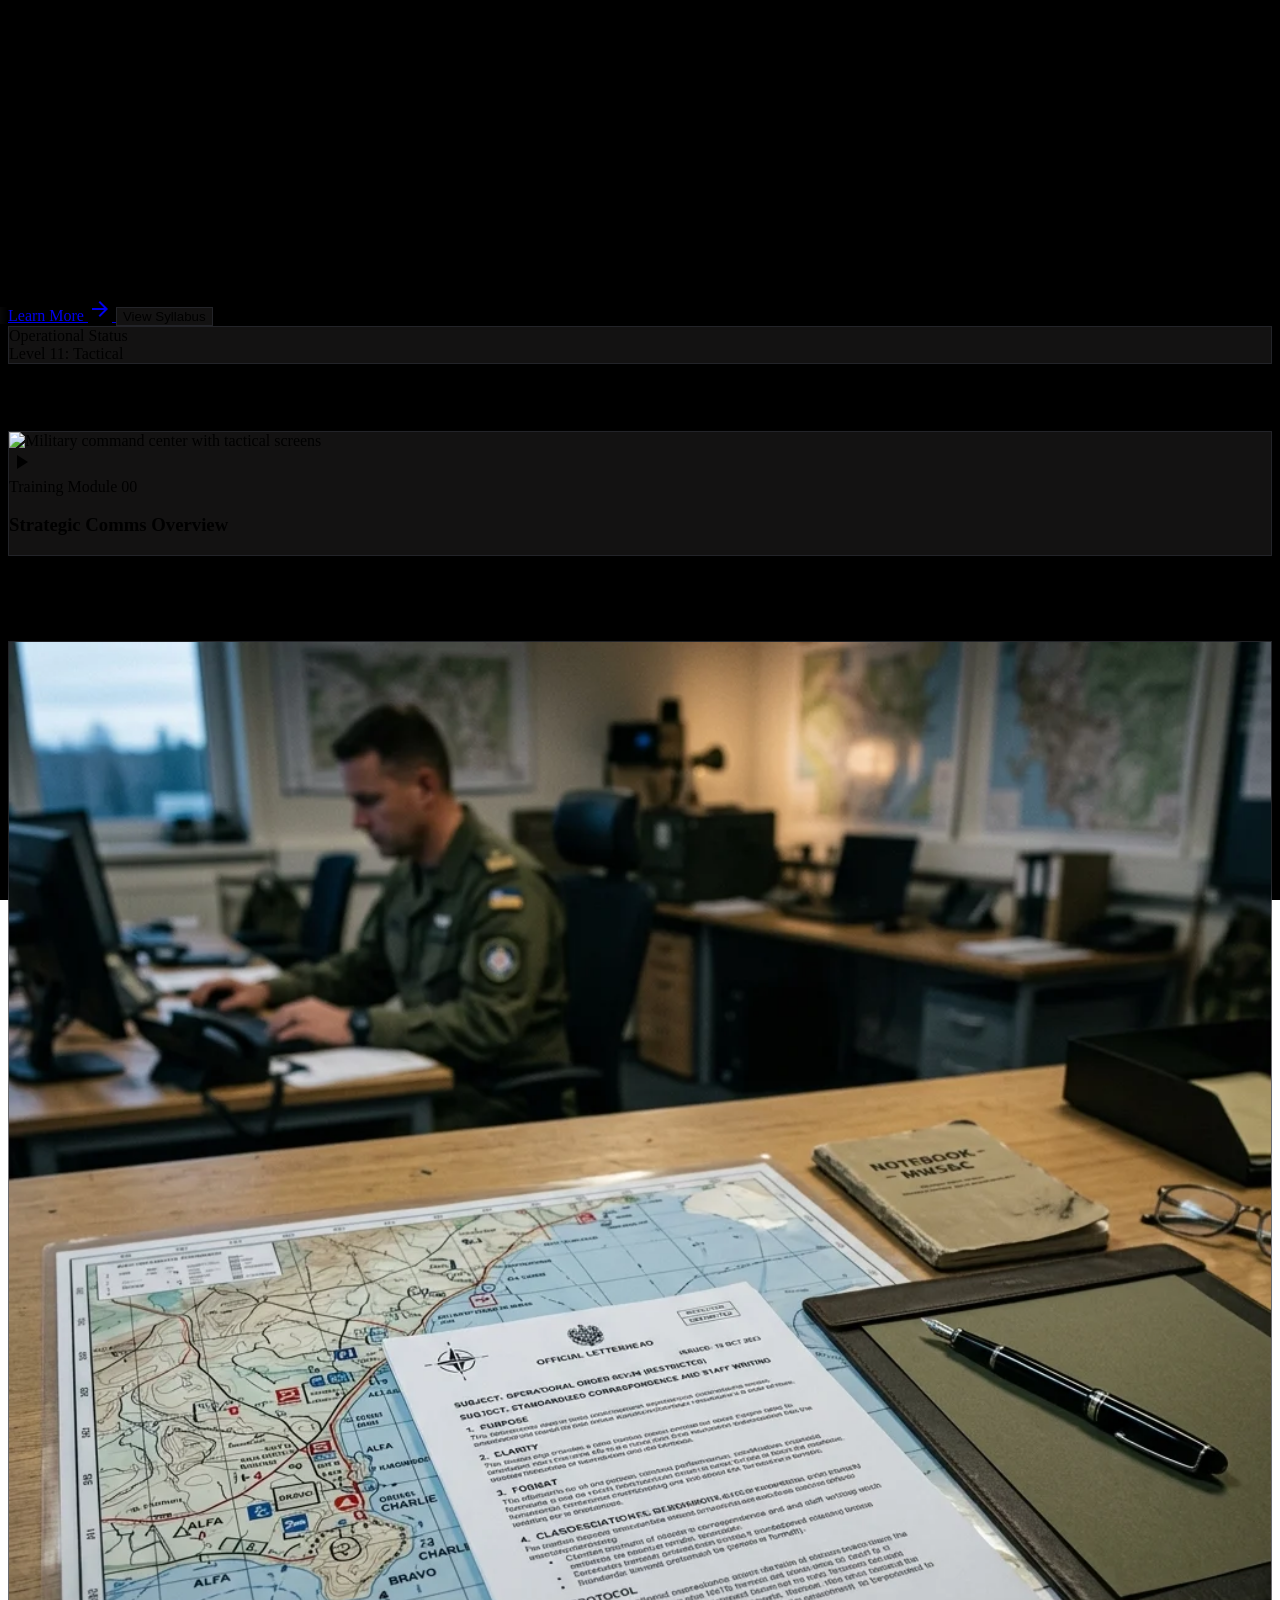
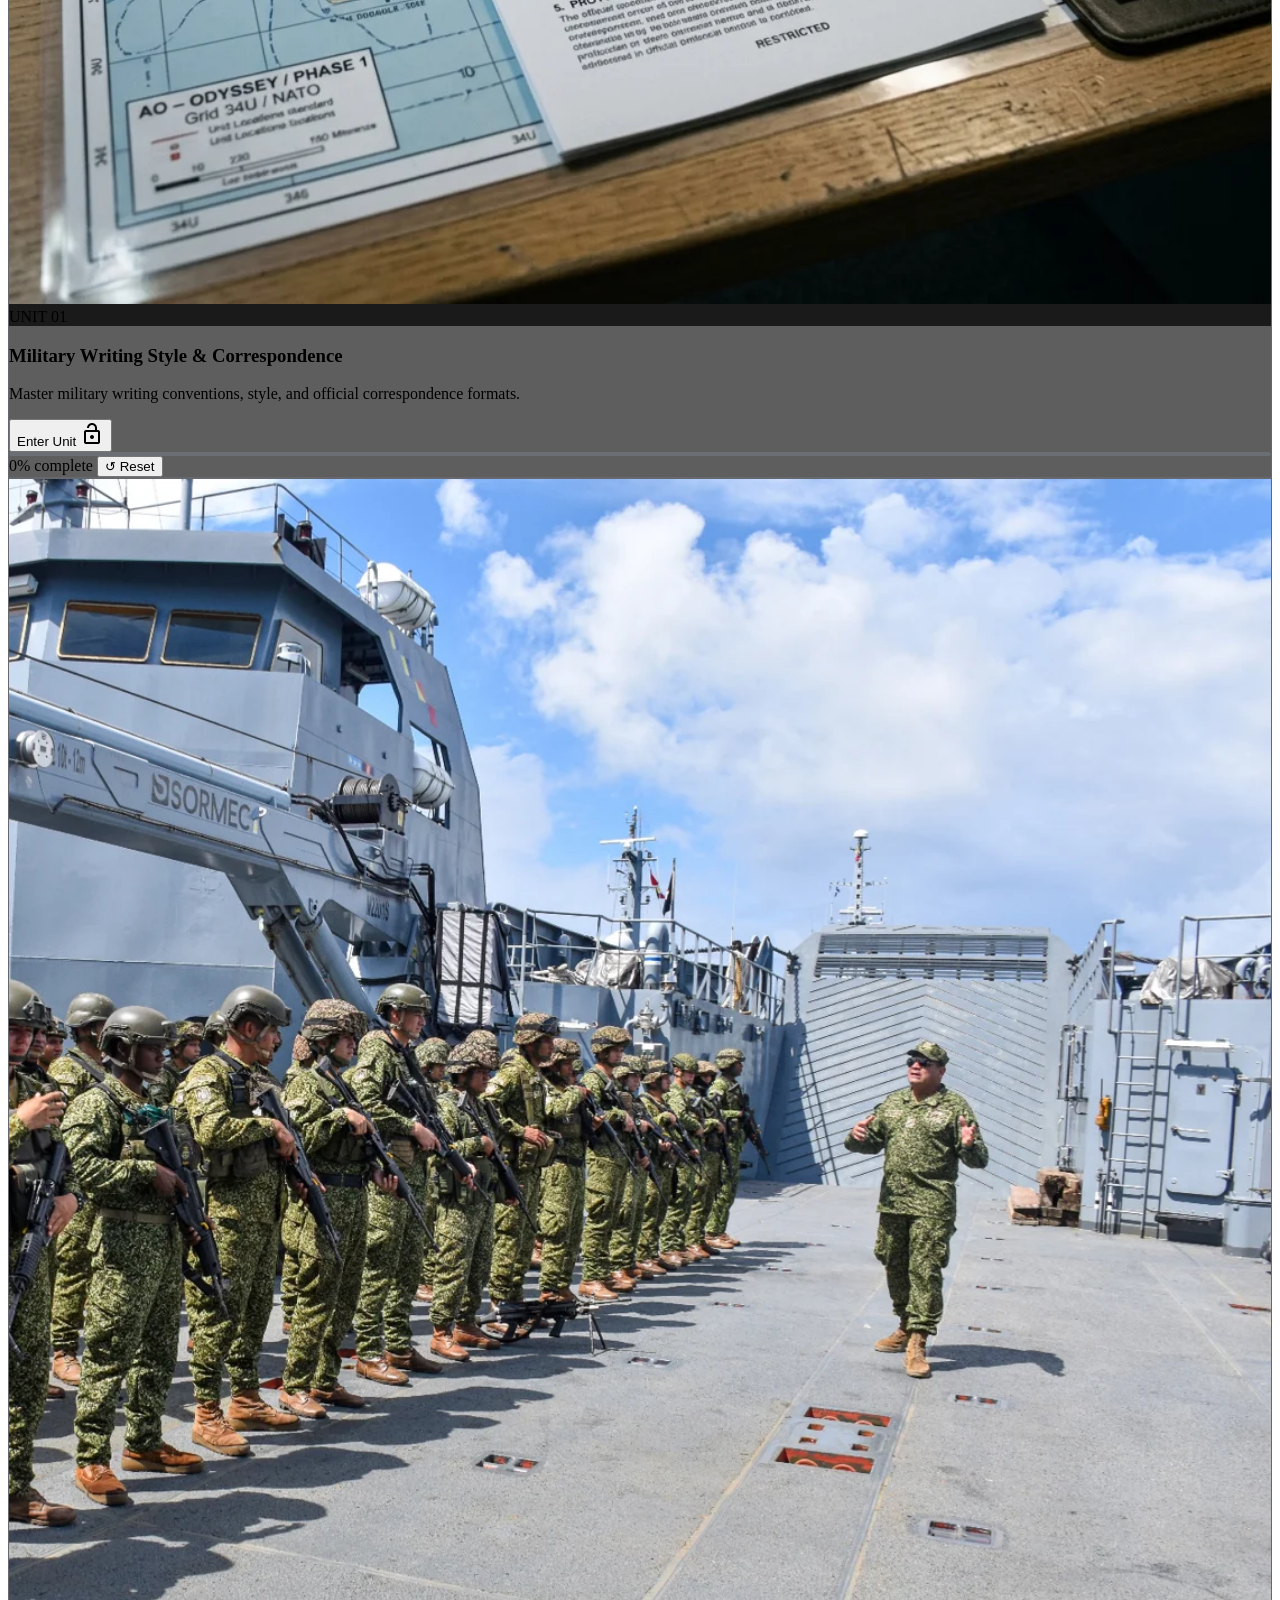
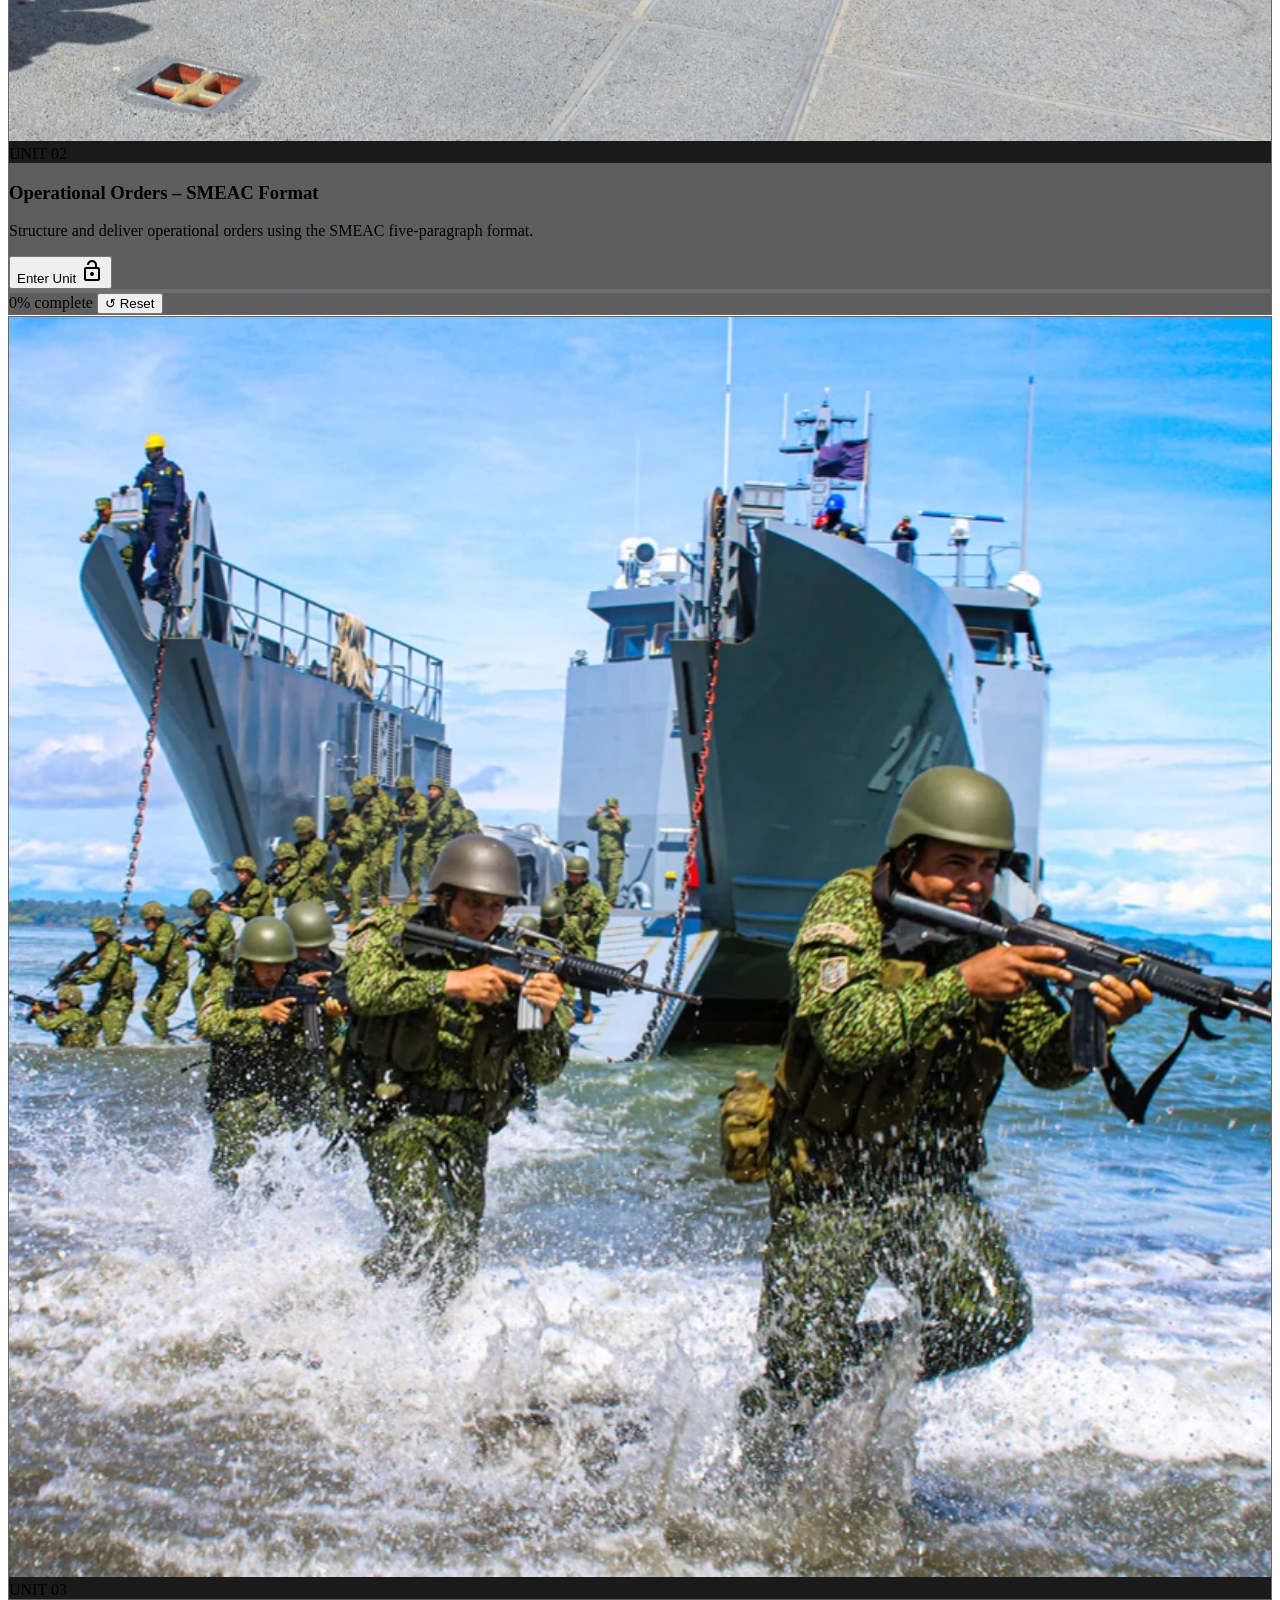
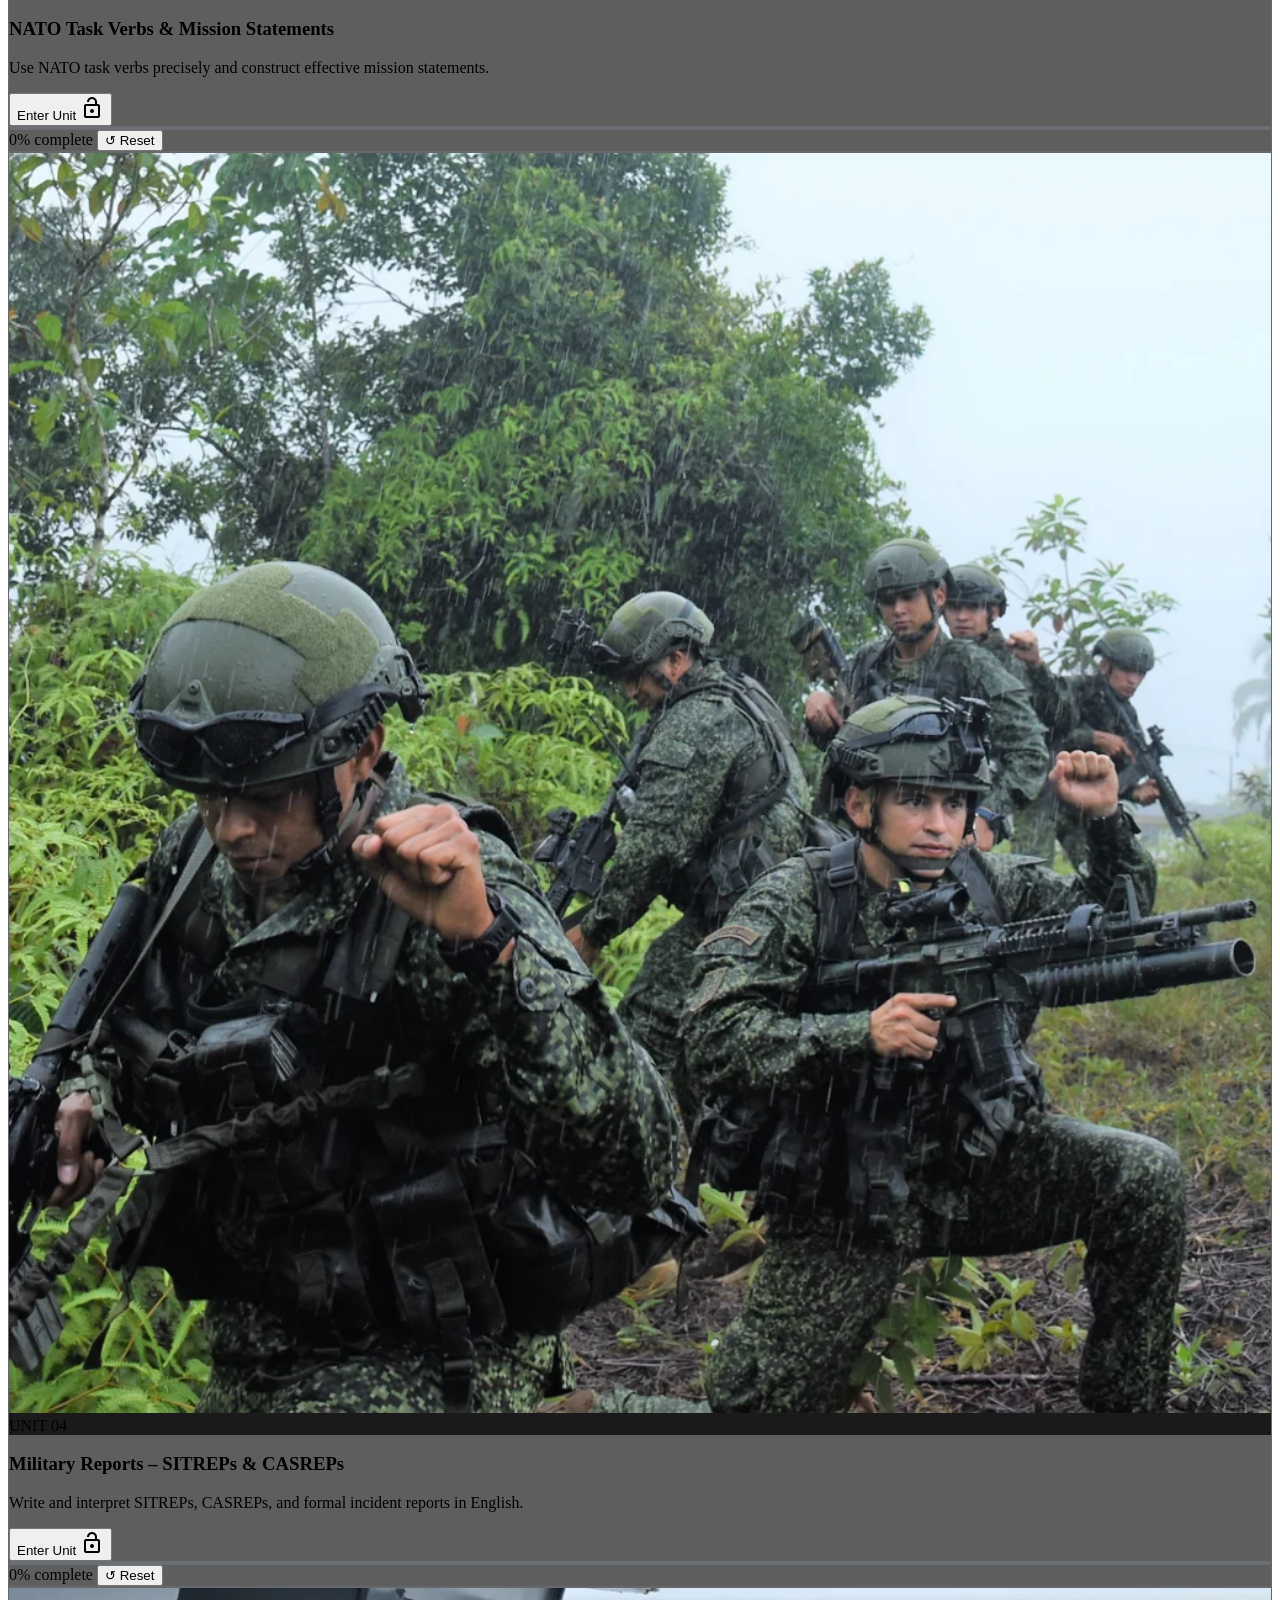
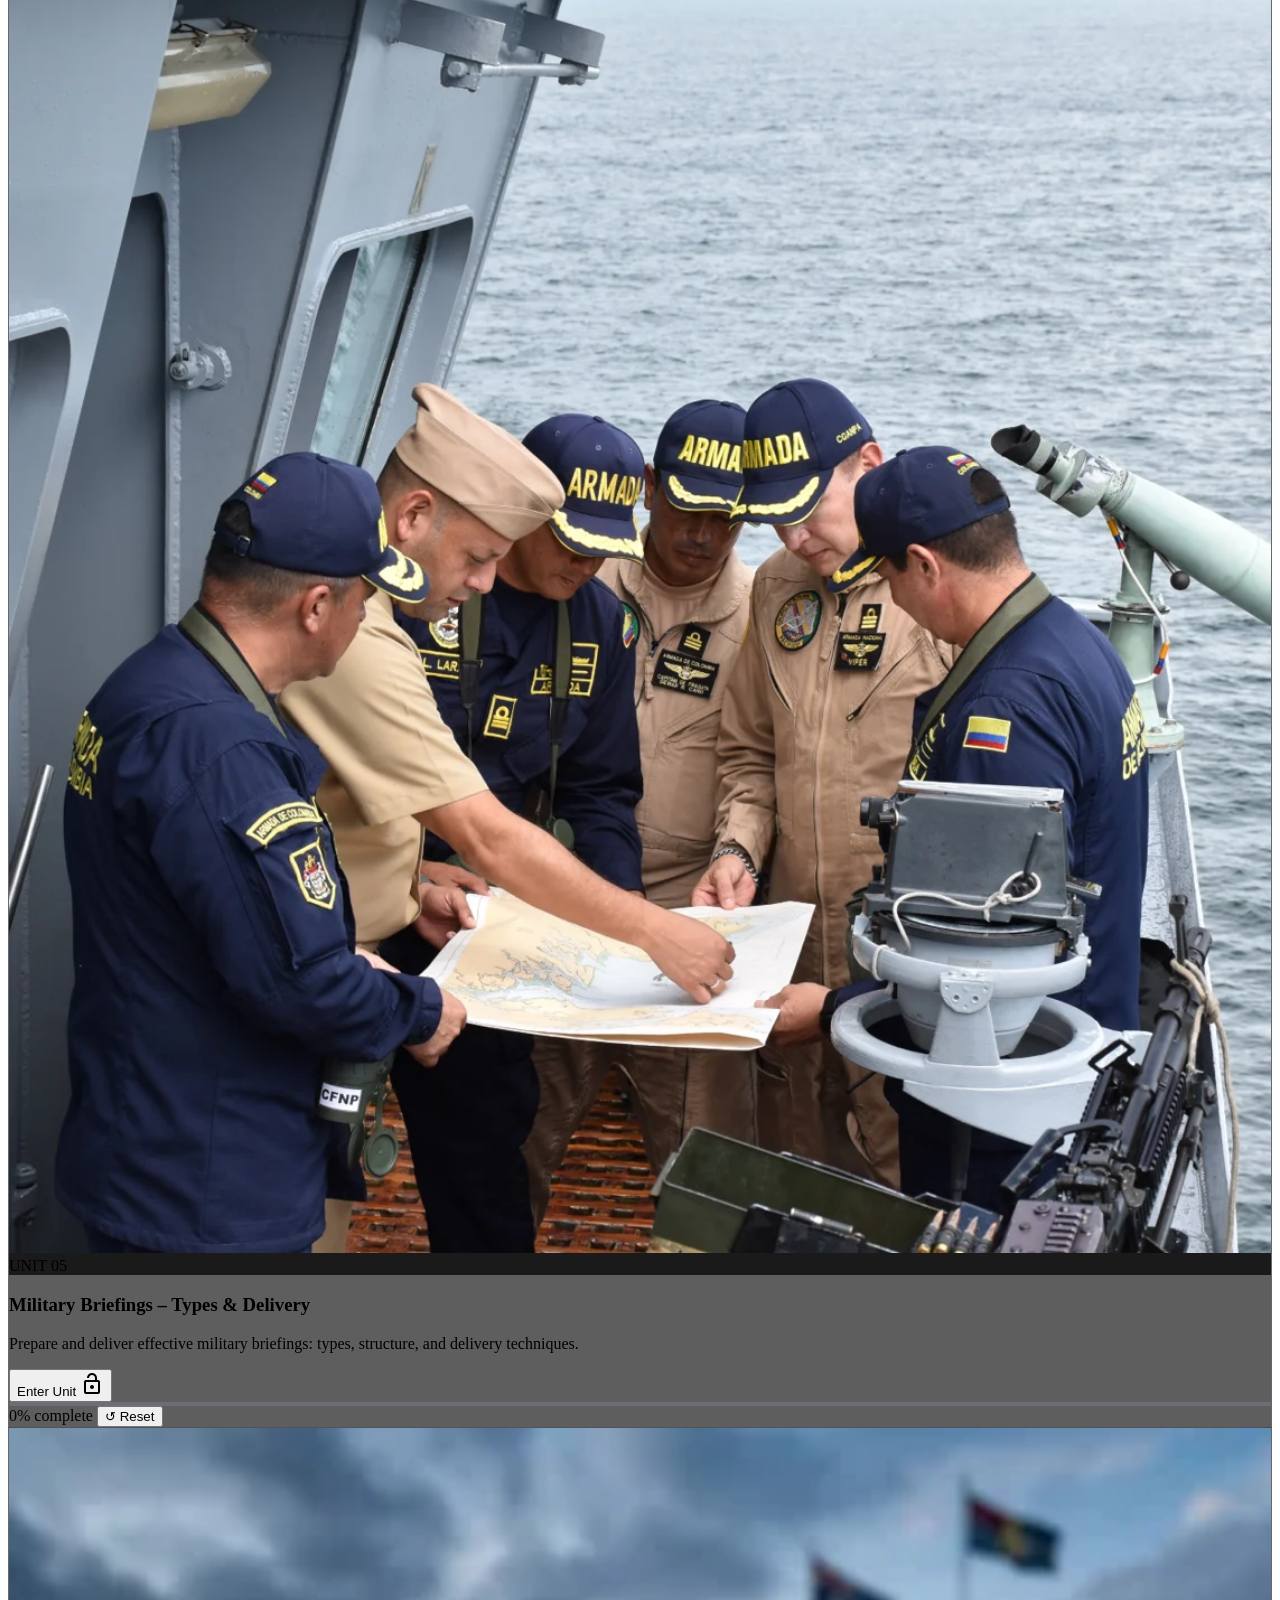
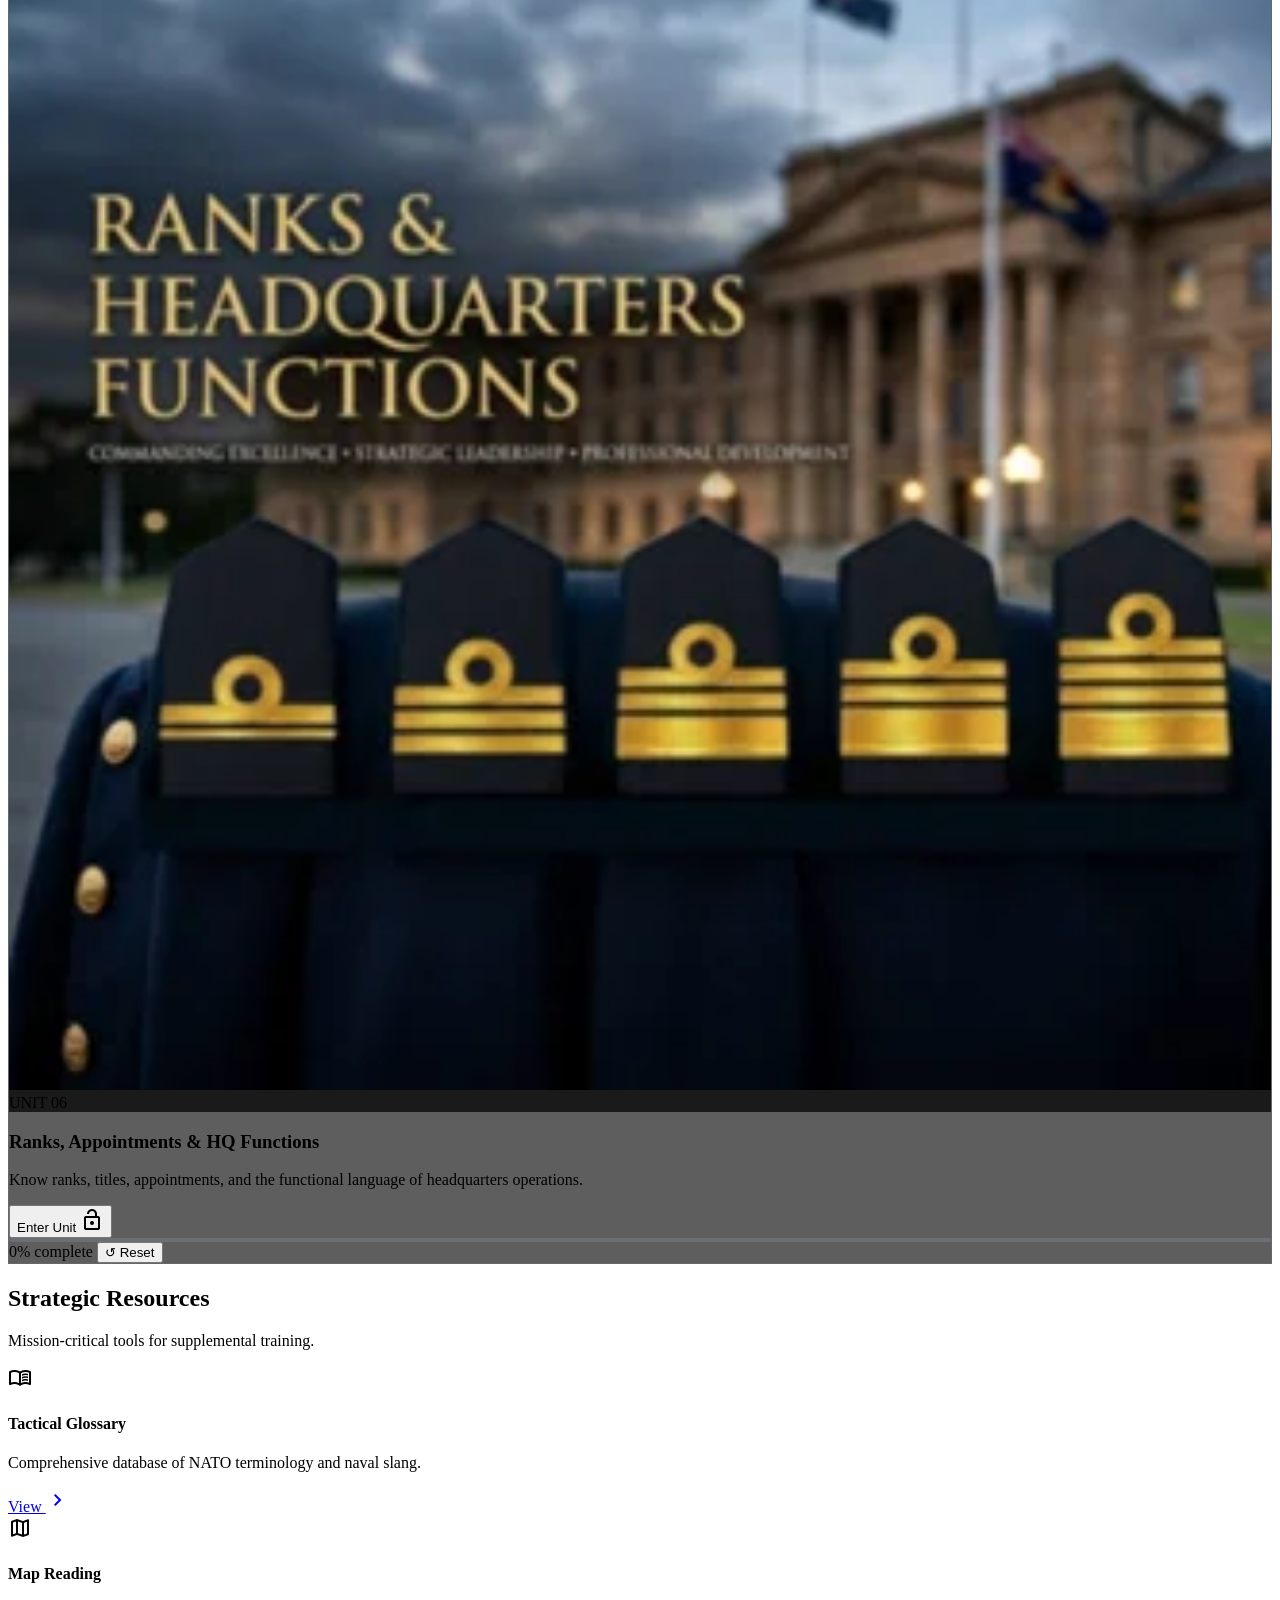
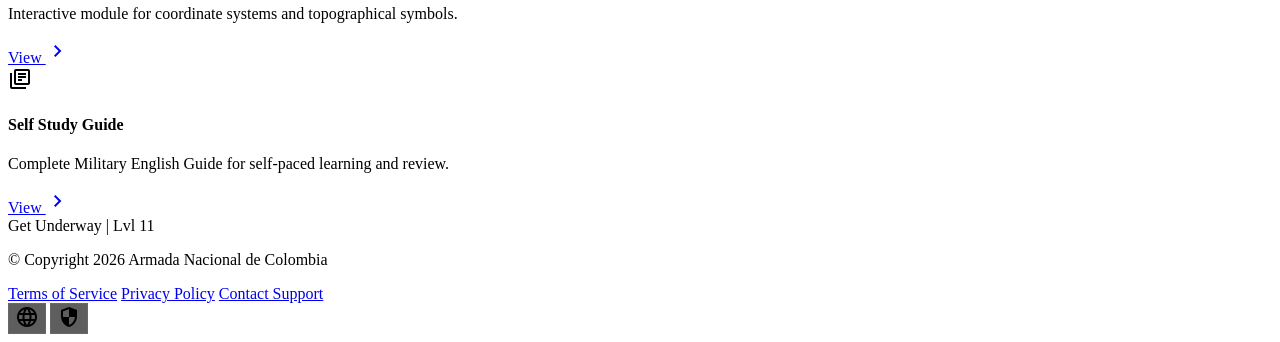
==== index.html @ dd515f1a "Update index.html" ====
<!DOCTYPE html>
<html class="dark" lang="en">
<head>
  <meta charset="utf-8"/>
  <meta content="width=device-width, initial-scale=1.0" name="viewport"/>
  <title>Get Underway | Military English Level 11</title>
  <meta name="description" content="Military English Level 11 — Command and control communication for the Colombian National Navy."/>
  <!-- Preconnect for performance -->
  <link rel="preconnect" href="https://cdn.tailwindcss.com"/>
  <link rel="preconnect" href="https://fonts.googleapis.com"/>
  <!-- Tailwind CSS -->
  <script src="https://cdn.tailwindcss.com?plugins=forms,container-queries"></script>
  <!-- Google Fonts -->
  <link href="https://fonts.googleapis.com/css2?family=Space+Grotesk:wght@300;400;500;600;700&family=Inter:wght@300;400;500;600;700&display=swap" rel="stylesheet"/>
  <link href="https://fonts.googleapis.com/css2?family=Material+Symbols+Outlined:wght,FILL@100..700,0..1&display=swap" rel="stylesheet"/>
  <!-- Local Enhanced Styles -->
  <link rel="stylesheet" href="./styles/enhancements.css"/>
  <!-- Tailwind Config -->
  <script id="tailwind-config">
    tailwind.config = {
      darkMode:"class",
      theme:{extend:{
        "colors":{
          "surface":"#131313","surface-container-highest":"#353534","primary":"#aec7f6",
          "inverse-on-surface":"#313030","on-tertiary-fixed-variant":"#574500","tertiary-fixed-dim":"#e9c349",
          "primary-fixed-dim":"#aec7f6","surface-tint":"#aec7f6","tertiary-container":"#cca830",
          "secondary-fixed-dim":"#c8c6c6","on-surface":"#e5e2e1","on-error-container":"#ffdad6",
          "secondary-fixed":"#e4e2e1","surface-bright":"#393939","on-primary-container":"#708ab5",
          "surface-dim":"#131313","outline-variant":"#44474e","error-container":"#93000a",
          "on-secondary-container":"#b6b5b4","tertiary":"#eac34a","on-primary-fixed":"#001b3d",
          "on-secondary-fixed-variant":"#474747","on-primary-fixed-variant":"#2d476f",
          "surface-container-lowest":"#0e0e0e","background":"#131313","surface-variant":"#353534",
          "on-surface-variant":"#c4c6cf","outline":"#8e9099","secondary-container":"#474747",
          "primary-container":"#002147","on-background":"#e5e2e1","on-primary":"#143057",
          "surface-container-high":"#2a2a2a","error":"#ffb4ab","secondary":"#c8c6c6",
          "on-secondary-fixed":"#1b1c1c","on-secondary":"#303030","on-error":"#690005",
          "tertiary-fixed":"#ffe088","on-tertiary":"#3c2f00","on-tertiary-container":"#4f3e00",
          "inverse-primary":"#465f88","surface-container-low":"#1c1b1b","inverse-surface":"#e5e2e1",
          "surface-container":"#201f1f","primary-fixed":"#d6e3ff","on-tertiary-fixed":"#241a00"
        },
        "borderRadius":{"DEFAULT":"0.125rem","lg":"0.25rem","xl":"0.5rem","full":"0.75rem"},
        "fontFamily":{"headline":["Space Grotesk"],"body":["Inter"],"label":["Inter"]}
      }}
    }
  </script>
  <!-- PWA Core -->
  <link rel="manifest" href="./manifest.json">
  <meta name="theme-color" content="#1a2517">
  <meta name="mobile-web-app-capable" content="yes">
  <meta name="apple-mobile-web-app-capable" content="yes">
  <meta name="apple-mobile-web-app-status-bar-style" content="black-translucent">
  <meta name="apple-mobile-web-app-title" content="Get Underway">
  <!-- Icons -->
  <link rel="icon" type="image/png" sizes="192x192" href="./content/assets/icon-192.png">
  <link rel="icon" type="image/png" sizes="512x512" href="./content/assets/icon-512.png">
  <link rel="apple-touch-icon" href="./content/assets/icon-192.png">
  <!-- SW Connection -->
  <script src="./sw-connect.js"></script>
</head>
<body class="bg-background text-on-surface font-body selection:bg-tertiary selection:text-on-tertiary">
<!-- Accessibility: Skip Link -->
<a href="#main-content" class="skip-link">Skip to main content</a>
<!-- ── Top Navigation ── -->
<nav class="fixed top-0 w-full z-50 bg-[#131313]/80 backdrop-blur-xl border-b border-[#aec7f6]/10" role="navigation" aria-label="Main navigation">
  <div class="flex justify-between items-center px-8 py-4 max-w-screen-2xl mx-auto">
    <a href="#" class="flex items-center gap-3 text-2xl font-black tracking-tighter text-[#aec7f6] uppercase font-headline focus:outline-none focus:ring-2 focus:ring-primary rounded" aria-label="Get Underway Home">
      <img src="./content/assets/logo_gu2_mil2.webp" alt="Get Underway Logo" width="200" height="60" style="height: 60px; width: auto;" />
      <span>Get Underway</span>
    </a>
    <div class="hidden md:flex gap-8 items-center" id="main-nav" role="menubar">
      <a class="nav-link active" href="#intro" data-section="intro" role="menuitem" tabindex="0">Intro</a>
      <a class="nav-link" href="#units" data-section="units" role="menuitem" tabindex="0">Course Units</a>
      <a class="nav-link" href="#extras" data-section="extras" role="menuitem" tabindex="0">Extras</a>
    </div>
    <!-- Mobile menu button -->
    <button class="md:hidden p-2 text-primary focus:outline-none focus:ring-2 focus:ring-primary rounded" aria-label="Toggle menu" aria-expanded="false" aria-controls="mobile-menu">
      <span class="material-symbols-outlined">menu</span>
    </button>
  </div>
  <!-- Mobile Menu (hidden by default) -->
  <div id="mobile-menu" class="md:hidden hidden bg-[#131313] border-t border-[#aec7f6]/10 px-8 py-4">
    <div class="flex flex-col gap-4">
      <a class="nav-link active" href="#intro" data-section="intro">Intro</a>
      <a class="nav-link" href="#units" data-section="units">Course Units</a>
      <a class="nav-link" href="#extras" data-section="extras">Extras</a>
    </div>
  </div>
</nav>
<main id="main-content">
  <!-- ── Hero Section ── -->
  <section class="relative min-h-screen flex items-center pt-20 overflow-hidden" id="intro" aria-labelledby="hero-heading">
    <div class="hero-carousel" aria-hidden="true">
      <!-- Level 11 Specific Themed Images with lazy loading -->
      <img alt="" src="./content/assets/level11_military.webp" loading="eager" fetchpriority="high"/>
      <img alt="" src="./content/assets/level11_militaryb.webp" loading="lazy"/>
      <img alt="" src="./content/assets/level11_militaryc.webp" loading="lazy"/>
      <img alt="" src="./content/assets/level11_militaryd.webp" loading="lazy"/>
      <div class="absolute inset-0 bg-gradient-to-r from-background via-background/40 to-transparent z-10"></div>
    </div>
    <div class="relative z-10 container mx-auto px-8 grid grid-cols-1 md:grid-cols-2 gap-12">
      <div class="space-y-6">
        <div class="inline-flex items-center gap-2 bg-primary-container px-3 py-1 rounded-full border border-primary/20">
          <span class="material-symbols-outlined text-primary text-sm" style="font-variation-settings:'FILL' 1;" aria-hidden="true">deployed_code</span>
          <span class="text-primary font-label text-xs font-bold uppercase tracking-[0.2em]">Naval Command Ready Level 11</span>
        </div>
        <h1 id="hero-heading" class="font-headline text-5xl md:text-8xl font-black text-white leading-tight tracking-tighter">
          Military English <br/><span class="text-primary">Level 11</span>
        </h1>
        <p class="text-on-surface-variant text-xl md:text-2xl max-w-lg leading-relaxed font-light">
          Command and control starts with clear communication. Master the lexicon of global naval operations and tactical directives.
        </p>
        <div class="flex gap-4 pt-4 flex-wrap">
          <a class="tactical-gradient text-on-primary px-8 py-4 rounded-xl font-bold uppercase tracking-widest flex items-center gap-2 hover:scale-105 transition-transform shadow-lg btn-primary focus:outline-none focus:ring-4 focus:ring-primary/50" 
             href="#video-section" aria-label="Learn more about Level 11">
            Learn More <span class="material-symbols-outlined" aria-hidden="true">arrow_forward</span>
          </a>
          <button id="syllabus-btn" class="glass-panel text-white px-8 py-4 rounded-xl font-bold uppercase tracking-widest hover:bg-surface-container-high transition-colors focus:outline-none focus:ring-4 focus:ring-primary/50"
                  aria-label="View course syllabus">
            View Syllabus
          </button>
        </div>
      </div>
    </div>
    <!-- Tactical HUD -->
    <div class="absolute bottom-12 right-8 hidden lg:block tactical-hud">
      <div class="glass-panel p-6 rounded-xl border-l-4 border-primary" role="status" aria-live="polite">
        <div class="text-[10px] font-label uppercase tracking-widest text-on-surface-variant mb-2">Operational Status</div>
        <div class="font-headline text-2xl text-primary font-mono uppercase">Level 11: Tactical</div>
        <div class="mt-4 flex gap-2" aria-hidden="true">
          <div class="h-1 w-12 bg-primary"></div>
          <div class="h-1 w-12 bg-primary"></div>
          <div class="h-1 w-12 bg-white/20"></div>
        </div>
      </div>
    </div>
  </section>
  <!-- ── Video / Intro Section ── -->
  <section class="py-24 bg-surface" id="video-section" aria-labelledby="video-heading">
    <div class="container mx-auto px-8">
      <div class="flex flex-col items-center mb-16 space-y-4">
        <h2 id="video-heading" class="font-headline text-3xl md:text-4xl font-bold text-center uppercase tracking-tight">Introduction: Military Communications</h2>
        <div class="h-1 w-24 bg-tertiary rounded-full" aria-hidden="true"></div>
      </div>
      <div class="max-w-5xl mx-auto">
        <div class="relative aspect-video rounded-xl overflow-hidden glass-panel group cursor-pointer shadow-2xl" role="button" tabindex="0" aria-label="Play mission briefing video">
          <img alt="Military command center with tactical screens" class="w-full h-full object-cover opacity-60 grayscale group-hover:grayscale-0 group-hover:scale-105 transition-all duration-700" 
               src="https://lh3.googleusercontent.com/aida-public/[base64]"
               loading="lazy"/>
          <div class="absolute inset-0 flex items-center justify-center pointer-events-none">
            <div class="w-20 h-20 bg-tertiary text-on-tertiary rounded-full flex items-center justify-center group-hover:scale-110 transition-transform shadow-[0_0_50px_rgba(234,195,74,0.3)]">
              <span class="material-symbols-outlined text-4xl" style="font-variation-settings:'FILL' 1;" aria-hidden="true">play_arrow</span>
            </div>
          </div>
          <div class="absolute bottom-0 left-0 right-0 p-8 bg-gradient-to-t from-black to-transparent">
            <span class="text-xs font-bold text-primary uppercase tracking-widest">Training Module 00</span>
            <h3 class="text-xl font-bold text-white font-headline">Strategic Comms Overview</h3>
          </div>
        </div>
      </div>
    </div>
  </section>
  <!-- ── Course Units ── -->
  <section class="py-24 bg-surface-container-low" id="units" aria-labelledby="units-heading">
    <div class="container mx-auto px-8">
      <div class="mb-16">
        <span class="text-tertiary font-label text-sm font-bold uppercase tracking-[0.3em]">Core Curriculum</span>
        <h2 id="units-heading" class="font-headline text-4xl md:text-5xl font-black mt-2 uppercase">Course Units</h2>
      </div>
      <div class="grid grid-cols-1 md:grid-cols-2 lg:grid-cols-3 gap-8" role="list">
        <!-- Unit 1 -->
        <article class="glass-panel rounded-xl overflow-hidden hover:translate-y-[-4px] transition-all duration-300 flex flex-col h-full group unit-card" role="listitem">
          <div class="h-48 relative overflow-hidden unit-img-container">
            <img alt="Military Writing Style & Correspondence" class="w-full h-full object-cover grayscale group-hover:grayscale-0 transition-all duration-500" 
                 id="unit-img-1" loading="lazy"
                 src="./content/assets/unit1_banner.webp"
                 onerror="this.onerror=null; this.classList.add('failed');"/>
            <div class="fallback-icon" aria-hidden="true">
              <span class="material-symbols-outlined text-5xl">deployed_code</span>
              <span class="text-[10px] font-bold mt-1 opacity-50 uppercase tracking-tighter">Unit 1 Intel</span>
            </div>
            <div class="absolute top-4 left-4 bg-primary text-on-primary px-3 py-1 rounded text-xs font-bold">UNIT 01</div>
          </div>
          <div class="p-8 flex-grow flex flex-col justify-between">
            <div>
              <h3 class="text-xl font-headline font-bold mb-4">Military Writing Style &amp; Correspondence</h3>
              <p class="text-on-surface-variant text-sm mb-6 leading-relaxed">Master military writing conventions, style, and official correspondence formats.</p>
            </div>
            <div>
              <button onclick="openModal('./content/unit01/index.html')" 
                      class="w-full py-3 bg-surface-container-high hover:bg-primary-container hover:text-primary transition-colors rounded-xl font-bold text-sm uppercase tracking-widest flex items-center justify-center gap-2 focus:outline-none focus:ring-2 focus:ring-primary"
                      aria-label="Enter Unit 1: Military Writing Style & Correspondence">
                Enter Unit <span class="material-symbols-outlined text-sm" aria-hidden="true">lock_open</span>
              </button>
              <div class="unit-progress-wrap" role="progressbar" aria-valuenow="0" aria-valuemin="0" aria-valuemax="100" aria-label="Unit 1 progress">
                <div class="unit-pbar-track"><div class="unit-pbar-fill" id="upbar-1"></div></div>
                <div class="unit-pbar-meta">
                  <span id="upbar-lbl-1">0% complete</span>
                  <button class="reset-btn" onclick="resetUnit('military_l11_u1_known','upbar-1','upbar-lbl-1')" 
                          aria-label="Reset progress for Unit 1">↺ Reset</button>
                </div>
              </div>
            </div>
          </div>
        </article>
        <!-- Unit 2 -->
        <article class="glass-panel rounded-xl overflow-hidden hover:translate-y-[-4px] transition-all duration-300 flex flex-col h-full group unit-card" role="listitem">
          <div class="h-48 relative overflow-hidden unit-img-container">
            <img alt="Operational Orders – Five-Paragraph Format (SMEAC)" class="w-full h-full object-cover grayscale group-hover:grayscale-0 transition-all duration-500" 
                 id="unit-img-2" loading="lazy"
                 src="./content/assets/unit2_banner.webp"
                 onerror="this.onerror=null; this.classList.add('failed');"/>
            <div class="fallback-icon" aria-hidden="true">
              <span class="material-symbols-outlined text-5xl">description</span>
              <span class="text-[10px] font-bold mt-1 opacity-50 uppercase tracking-tighter">Unit 2 Intel</span>
            </div>
            <div class="absolute top-4 left-4 bg-primary text-on-primary px-3 py-1 rounded text-xs font-bold">UNIT 02</div>
          </div>
          <div class="p-8 flex-grow flex flex-col justify-between">
            <div>
              <h3 class="text-xl font-headline font-bold mb-4">Operational Orders – SMEAC Format</h3>
              <p class="text-on-surface-variant text-sm mb-6 leading-relaxed">Structure and deliver operational orders using the SMEAC five-paragraph format.</p>
            </div>
            <div>
              <button onclick="openModal('./content/unit02/index.html')" 
                      class="w-full py-3 bg-surface-container-high hover:bg-primary-container hover:text-primary transition-colors rounded-xl font-bold text-sm uppercase tracking-widest flex items-center justify-center gap-2 focus:outline-none focus:ring-2 focus:ring-primary"
                      aria-label="Enter Unit 2: Operational Orders SMEAC">
                Enter Unit <span class="material-symbols-outlined text-sm" aria-hidden="true">lock_open</span>
              </button>
              <div class="unit-progress-wrap" role="progressbar" aria-valuenow="0" aria-valuemin="0" aria-valuemax="100" aria-label="Unit 2 progress">
                <div class="unit-pbar-track"><div class="unit-pbar-fill" id="upbar-2"></div></div>
                <div class="unit-pbar-meta">
                  <span id="upbar-lbl-2">0% complete</span>
                  <button class="reset-btn" onclick="resetUnit('military_l11_u2_known','upbar-2','upbar-lbl-2')" 
                          aria-label="Reset progress for Unit 2">↺ Reset</button>
                </div>
              </div>
            </div>
          </div>
        </article>
        <!-- Unit 3 -->
        <article class="glass-panel rounded-xl overflow-hidden hover:translate-y-[-4px] transition-all duration-300 flex flex-col h-full group unit-card" role="listitem">
          <div class="h-48 relative overflow-hidden unit-img-container">
            <img alt="NATO Task Verbs & Mission Statements" class="w-full h-full object-cover grayscale group-hover:grayscale-0 transition-all duration-500" 
                 id="unit-img-3" loading="lazy"
                 src="./content/assets/unit3_banner.webp"
                 onerror="this.onerror=null; this.classList.add('failed');"/>
            <div class="fallback-icon" aria-hidden="true">
              <span class="material-symbols-outlined text-5xl">military_tech</span>
              <span class="text-[10px] font-bold mt-1 opacity-50 uppercase tracking-tighter">Unit 3 Intel</span>
            </div>
            <div class="absolute top-4 left-4 bg-primary text-on-primary px-3 py-1 rounded text-xs font-bold">UNIT 03</div>
          </div>
          <div class="p-8 flex-grow flex flex-col justify-between">
            <div>
              <h3 class="text-xl font-headline font-bold mb-4">NATO Task Verbs &amp; Mission Statements</h3>
              <p class="text-on-surface-variant text-sm mb-6 leading-relaxed">Use NATO task verbs precisely and construct effective mission statements.</p>
            </div>
            <div>
              <button onclick="openModal('./content/unit03/index.html')" 
                      class="w-full py-3 bg-surface-container-high hover:bg-primary-container hover:text-primary transition-colors rounded-xl font-bold text-sm uppercase tracking-widest flex items-center justify-center gap-2 focus:outline-none focus:ring-2 focus:ring-primary"
                      aria-label="Enter Unit 3: NATO Task Verbs">
                Enter Unit <span class="material-symbols-outlined text-sm" aria-hidden="true">lock_open</span>
              </button>
              <div class="unit-progress-wrap" role="progressbar" aria-valuenow="0" aria-valuemin="0" aria-valuemax="100" aria-label="Unit 3 progress">
                <div class="unit-pbar-track"><div class="unit-pbar-fill" id="upbar-3"></div></div>
                <div class="unit-pbar-meta">
                  <span id="upbar-lbl-3">0% complete</span>
                  <button class="reset-btn" onclick="resetUnit('military_l11_u3_known','upbar-3','upbar-lbl-3')" 
                          aria-label="Reset progress for Unit 3">↺ Reset</button>
                </div>
              </div>
            </div>
          </div>
        </article>
        <!-- Unit 4 -->
        <article class="glass-panel rounded-xl overflow-hidden hover:translate-y-[-4px] transition-all duration-300 flex flex-col h-full group unit-card" role="listitem">
          <div class="h-48 relative overflow-hidden unit-img-container">
            <img alt="Military Reports – SITREPs, CASREPs & Incident Reports" class="w-full h-full object-cover grayscale group-hover:grayscale-0 transition-all duration-500" 
                 id="unit-img-4" loading="lazy"
                 src="./content/assets/unit4_banner.webp"
                 onerror="this.onerror=null; this.classList.add('failed');"/>
            <div class="fallback-icon" aria-hidden="true">
              <span class="material-symbols-outlined text-5xl">assignment</span>
              <span class="text-[10px] font-bold mt-1 opacity-50 uppercase tracking-tighter">Unit 4 Intel</span>
            </div>
            <div class="absolute top-4 left-4 bg-primary text-on-primary px-3 py-1 rounded text-xs font-bold">UNIT 04</div>
          </div>
          <div class="p-8 flex-grow flex flex-col justify-between">
            <div>
              <h3 class="text-xl font-headline font-bold mb-4">Military Reports – SITREPs &amp; CASREPs</h3>
              <p class="text-on-surface-variant text-sm mb-6 leading-relaxed">Write and interpret SITREPs, CASREPs, and formal incident reports in English.</p>
            </div>
            <div>
              <button onclick="openModal('./content/unit04/index.html')" 
                      class="w-full py-3 bg-surface-container-high hover:bg-primary-container hover:text-primary transition-colors rounded-xl font-bold text-sm uppercase tracking-widest flex items-center justify-center gap-2 focus:outline-none focus:ring-2 focus:ring-primary"
                      aria-label="Enter Unit 4: Military Reports">
                Enter Unit <span class="material-symbols-outlined text-sm" aria-hidden="true">lock_open</span>
              </button>
              <div class="unit-progress-wrap" role="progressbar" aria-valuenow="0" aria-valuemin="0" aria-valuemax="100" aria-label="Unit 4 progress">
                <div class="unit-pbar-track"><div class="unit-pbar-fill" id="upbar-4"></div></div>
                <div class="unit-pbar-meta">
                  <span id="upbar-lbl-4">0% complete</span>
                  <button class="reset-btn" onclick="resetUnit('military_l11_u4_known','upbar-4','upbar-lbl-4')" 
                          aria-label="Reset progress for Unit 4">↺ Reset</button>
                </div>
              </div>
            </div>
          </div>
        </article>
        <!-- Unit 5 -->
        <article class="glass-panel rounded-xl overflow-hidden hover:translate-y-[-4px] transition-all duration-300 flex flex-col h-full group unit-card" role="listitem">
          <div class="h-48 relative overflow-hidden unit-img-container">
            <img alt="Military Briefings – Types, Structure & Delivery" class="w-full h-full object-cover grayscale group-hover:grayscale-0 transition-all duration-500" 
                 id="unit-img-5" loading="lazy"
                 src="./content/assets/unit5_banner.webp"
                 onerror="this.onerror=null; this.classList.add('failed');"/>
            <div class="fallback-icon" aria-hidden="true">
              <span class="material-symbols-outlined text-5xl">present_to_all</span>
              <span class="text-[10px] font-bold mt-1 opacity-50 uppercase tracking-tighter">Unit 5 Intel</span>
            </div>
            <div class="absolute top-4 left-4 bg-primary text-on-primary px-3 py-1 rounded text-xs font-bold">UNIT 05</div>
          </div>
          <div class="p-8 flex-grow flex flex-col justify-between">
            <div>
              <h3 class="text-xl font-headline font-bold mb-4">Military Briefings – Types &amp; Delivery</h3>
              <p class="text-on-surface-variant text-sm mb-6 leading-relaxed">Prepare and deliver effective military briefings: types, structure, and delivery techniques.</p>
            </div>
            <div>
              <button onclick="openModal('./content/unit05/index.html')" 
                      class="w-full py-3 bg-surface-container-high hover:bg-primary-container hover:text-primary transition-colors rounded-xl font-bold text-sm uppercase tracking-widest flex items-center justify-center gap-2 focus:outline-none focus:ring-2 focus:ring-primary"
                      aria-label="Enter Unit 5: Military Briefings">
                Enter Unit <span class="material-symbols-outlined text-sm" aria-hidden="true">lock_open</span>
              </button>
              <div class="unit-progress-wrap" role="progressbar" aria-valuenow="0" aria-valuemin="0" aria-valuemax="100" aria-label="Unit 5 progress">
                <div class="unit-pbar-track"><div class="unit-pbar-fill" id="upbar-5"></div></div>
                <div class="unit-pbar-meta">
                  <span id="upbar-lbl-5">0% complete</span>
                  <button class="reset-btn" onclick="resetUnit('military_l11_u5_known','upbar-5','upbar-lbl-5')" 
                          aria-label="Reset progress for Unit 5">↺ Reset</button>
                </div>
              </div>
            </div>
          </div>
        </article>
        <!-- Unit 6 -->
        <article class="glass-panel rounded-xl overflow-hidden hover:translate-y-[-4px] transition-all duration-300 flex flex-col h-full group unit-card" role="listitem">
          <div class="h-48 relative overflow-hidden unit-img-container">
            <img alt="Ranks, Appointments & Headquarters Functions" class="w-full h-full object-cover grayscale group-hover:grayscale-0 transition-all duration-500" 
                 id="unit-img-6" loading="lazy"
                 src="./content/assets/unit6_banner.webp"
                 onerror="this.onerror=null; this.classList.add('failed');"/>
            <div class="fallback-icon" aria-hidden="true">
              <span class="material-symbols-outlined text-5xl">groups</span>
              <span class="text-[10px] font-bold mt-1 opacity-50 uppercase tracking-tighter">Unit 6 Intel</span>
            </div>
            <div class="absolute top-4 left-4 bg-primary text-on-primary px-3 py-1 rounded text-xs font-bold">UNIT 06</div>
          </div>
          <div class="p-8 flex-grow flex flex-col justify-between">
            <div>
              <h3 class="text-xl font-headline font-bold mb-4">Ranks, Appointments &amp; HQ Functions</h3>
              <p class="text-on-surface-variant text-sm mb-6 leading-relaxed">Know ranks, titles, appointments, and the functional language of headquarters operations.</p>
            </div>
            <div>
              <button onclick="openModal('./content/unit06/index.html')" 
                      class="w-full py-3 bg-surface-container-high hover:bg-primary-container hover:text-primary transition-colors rounded-xl font-bold text-sm uppercase tracking-widest flex items-center justify-center gap-2 focus:outline-none focus:ring-2 focus:ring-primary"
                      aria-label="Enter Unit 6: Ranks & HQ Functions">
                Enter Unit <span class="material-symbols-outlined text-sm" aria-hidden="true">lock_open</span>
              </button>
              <div class="unit-progress-wrap" role="progressbar" aria-valuenow="0" aria-valuemin="0" aria-valuemax="100" aria-label="Unit 6 progress">
                <div class="unit-pbar-track"><div class="unit-pbar-fill" id="upbar-6"></div></div>
                <div class="unit-pbar-meta">
                  <span id="upbar-lbl-6">0% complete</span>
                  <button class="reset-btn" onclick="resetUnit('military_l11_u6_known','upbar-6','upbar-lbl-6')" 
                          aria-label="Reset progress for Unit 6">↺ Reset</button>
                </div>
              </div>
            </div>
          </div>
        </article>
      </div>
    </div>
  </section>
  <!-- ── Extras Section ── -->
  <section class="py-24 bg-surface relative overflow-hidden" id="extras" aria-labelledby="extras-heading">
    <div class="absolute top-0 right-0 w-96 h-96 bg-primary/5 blur-[120px] rounded-full -translate-y-1/2 translate-x-1/2" aria-hidden="true"></div>
    <div class="container mx-auto px-8 relative z-10">
      <div class="mb-12 border-l-4 border-tertiary pl-6">
        <h2 id="extras-heading" class="font-headline text-3xl font-bold uppercase tracking-tighter">Strategic Resources</h2>
        <p class="text-on-surface-variant mt-2">Mission-critical tools for supplemental training.</p>
      </div>
      <div class="grid grid-cols-1 md:grid-cols-3 gap-6" role="list">
        <div class="p-8 bg-surface-container-highest rounded-xl border-t-2 border-primary hover:bg-surface-bright transition-colors group" role="listitem">
          <span class="material-symbols-outlined text-primary mb-4 text-3xl" aria-hidden="true">menu_book</span>
          <h4 class="text-xl font-headline font-bold mb-2">Tactical Glossary</h4>
          <p class="text-on-surface-variant text-sm mb-6">Comprehensive database of NATO terminology and naval slang.</p>
          <a class="text-primary font-bold text-sm uppercase tracking-widest flex items-center gap-2 group-hover:gap-4 transition-all focus:outline-none focus:ring-2 focus:ring-primary rounded" 
             href="javascript:void(0)" onclick="openModal('./content/extras/glossary/index.html')"
             aria-label="View Tactical Glossary">
            View <span class="material-symbols-outlined" aria-hidden="true">chevron_right</span>
          </a>
        </div>
        <div class="p-8 bg-surface-container-highest rounded-xl border-t-2 border-primary hover:bg-surface-bright transition-colors group" role="listitem">
          <span class="material-symbols-outlined text-primary mb-4 text-3xl" aria-hidden="true">map</span>
          <h4 class="text-xl font-headline font-bold mb-2">Map Reading</h4>
          <p class="text-on-surface-variant text-sm mb-6">Interactive module for coordinate systems and topographical symbols.</p>
          <a class="text-primary font-bold text-sm uppercase tracking-widest flex items-center gap-2 group-hover:gap-4 transition-all focus:outline-none focus:ring-2 focus:ring-primary rounded" 
             href="javascript:void(0)" onclick="openModal('./content/extras/mapreading/index.html')"
             aria-label="View Map Reading Module">
            View <span class="material-symbols-outlined" aria-hidden="true">chevron_right</span>
          </a>
        </div>
        <div class="p-8 bg-surface-container-highest rounded-xl border-t-2 border-primary hover:bg-surface-bright transition-colors group" role="listitem">
          <span class="material-symbols-outlined text-primary mb-4 text-3xl" aria-hidden="true">library_books</span>
          <h4 class="text-xl font-headline font-bold mb-2">Self Study Guide</h4>
          <p class="text-on-surface-variant text-sm mb-6">Complete Military English Guide for self-paced learning and review.</p>
          <a class="text-primary font-bold text-sm uppercase tracking-widest flex items-center gap-2 group-hover:gap-4 transition-all focus:outline-none focus:ring-2 focus:ring-primary rounded" 
             href="javascript:void(0)" onclick="openModal('./content/extras/selfstudyguide/index.html')"
             aria-label="View Self Study Guide">
            View <span class="material-symbols-outlined" aria-hidden="true">chevron_right</span>
          </a>
        </div>
      </div>
    </div>
  </section>
</main>
<!-- ── Footer ── -->
<footer class="w-full py-12 px-8 bg-neutral-900 border-t border-white/5" role="contentinfo">
  <div class="flex flex-col md:flex-row justify-between items-center max-w-screen-2xl mx-auto gap-6">
    <div class="flex flex-col items-center md:items-start">
      <span class="text-[#aec7f6] font-black text-xl font-headline mb-2 uppercase tracking-tighter">Get Underway | <span class="text-tertiary">Lvl 11</span></span>
      <p class="text-neutral-500 text-sm tracking-wide uppercase">© Copyright 2026 Armada Nacional de Colombia</p>
    </div>
    <div class="flex gap-8 text-xs tracking-widest uppercase">
      <a class="text-neutral-500 hover:text-primary transition-opacity focus:outline-none focus:ring-2 focus:ring-primary rounded px-1" href="#">Terms of Service</a>
      <a class="text-neutral-500 hover:text-primary transition-opacity focus:outline-none focus:ring-2 focus:ring-primary rounded px-1" href="#">Privacy Policy</a>
      <a class="text-neutral-500 hover:text-primary transition-opacity focus:outline-none focus:ring-2 focus:ring-primary rounded px-1" href="#">Contact Support</a>
    </div>
    <div class="flex gap-4">
      <button class="w-10 h-10 rounded-full glass-panel flex items-center justify-center cursor-pointer hover:bg-primary hover:text-on-primary transition-all focus:outline-none focus:ring-2 focus:ring-primary" 
              aria-label="Change language">
        <span class="material-symbols-outlined text-xl" aria-hidden="true">language</span>
      </button>
      <button class="w-10 h-10 rounded-full glass-panel flex items-center justify-center cursor-pointer hover:bg-primary hover:text-on-primary transition-all focus:outline-none focus:ring-2 focus:ring-primary" 
              aria-label="Security settings">
        <span class="material-symbols-outlined text-xl" aria-hidden="true">security</span>
      </button>
    </div>
  </div>
</footer>
<!-- ── Modal ── -->
<div id="contentModal" class="content-modal" role="dialog" aria-modal="true" aria-labelledby="modal-title">
  <button class="modal-close-btn" onclick="closeModal()" title="Close Window (Esc)" aria-label="Close modal">
    <span aria-hidden="true">×</span>
  </button>
  <div class="modal-content-container">
    <iframe id="contentIframe" class="modal-iframe" src="" title="Unit content" allowfullscreen loading="lazy"></iframe>
  </div>
</div>
<!-- ── Toast Container ── -->
<div id="toast-container" class="toast-container" aria-live="assertive" aria-atomic="true"></div>
<!-- ── Scripts ── -->
<!-- Load enhanced modules first -->
<script src="./lib/api-client.js"></script>
<script src="./scripts/progress-manager.js"></script>
<script>
// ── Modal Functions with Accessibility ──
function openModal(url) {
  const modal = document.getElementById('contentModal');
  const iframe = document.getElementById('contentIframe');
  const lastFocused = document.activeElement;
  // Store last focused element for focus restoration
  modal.dataset.lastFocused = lastFocused?.id || '';
  iframe.src = url;
  modal.style.display = 'block';
  document.body.classList.add('modal-open');
  // Focus trap: move focus to close button
  const closeBtn = modal.querySelector('.modal-close-btn');
  closeBtn?.focus();
  // Add escape key listener
  modal.addEventListener('click', closeOnOutside);
  modal.dataset.escapeHandler = 'true';
}

function closeModal() {
  const modal = document.getElementById('contentModal');
  if (modal.style.display !== 'block') return;
  modal.style.display = 'none';
  document.getElementById('contentIframe').src = '';
  document.body.classList.remove('modal-open');
  // Remove event listener
  if (modal.dataset.escapeHandler === 'true') {
    modal.removeEventListener('click', closeOnOutside);
    delete modal.dataset.escapeHandler;
  }
  // Restore focus to last element
  const lastFocusedId = modal.dataset.lastFocused;
  if (lastFocusedId) {
    document.getElementById(lastFocusedId)?.focus();
  }
  // Refresh progress after modal close
  if (typeof window.refreshAllProgress === 'function') {
    window.refreshAllProgress();
  }
}

function closeOnOutside(e) {
  if (e.target.id === 'contentModal') closeModal();
}

// Global escape key handler
window.addEventListener('keydown', function(e) {
  if (e.key === 'Escape') {
    const modal = document.getElementById('contentModal');
    if (modal.style.display === 'block') {
      e.preventDefault();
      closeModal();
    }
  }
});

// ── Progress Management Data ──
const UNIT_DATA = [
  { storageKey:'military_l11_u1_known', total:104, barId:'upbar-1', lblId:'upbar-lbl-1' },
  { storageKey:'military_l11_u2_known', total:87, barId:'upbar-2', lblId:'upbar-lbl-2' },
  { storageKey:'military_l11_u3_known', total:88, barId:'upbar-3', lblId:'upbar-lbl-3' },
  { storageKey:'military_l11_u4_known', total:78, barId:'upbar-4', lblId:'upbar-lbl-4' },
  { storageKey:'military_l11_u5_known', total:37, barId:'upbar-5', lblId:'upbar-lbl-5' },
  { storageKey:'military_l11_u6_known', total:32, barId:'upbar-6', lblId:'upbar-lbl-6' }
];

// Globally accessible function for progress refreshing
window.refreshAllProgress = function() {
  if (window.progressManager) {
    window.progressManager.refreshAllProgress(UNIT_DATA);
  }
};

// Globally accessible function for HTML onclick reset buttons
window.resetUnit = function(k, bId, lId) {
  if (window.progressManager) {
    window.progressManager.resetUnitProgress(k, bId, lId);
    window.refreshAllProgress();
  }
};

// UI Initialization
document.addEventListener('DOMContentLoaded', () => {
  initScrollspy();
  initMobileMenu();
});

// Refresh on window focus (tab switch)
window.addEventListener('focus', () => {
  if (typeof window.refreshAllProgress === 'function') window.refreshAllProgress();
});

// ── Scrollspy Navigation ──
function initScrollspy() {
  const navLinks = document.querySelectorAll('#main-nav .nav-link');
  const sectionMap = {'intro':'intro','video-section':'intro','units':'units','extras':'extras'};
  function updateNav() {
    const y = window.scrollY + 120;
    const atBottom = (window.scrollY + window.innerHeight) >= (document.documentElement.scrollHeight - 80);
    let cur = 'intro';
    ['intro','video-section','units','extras'].forEach(id => {
      const el = document.getElementById(id);
      if (el && el.offsetTop <= y) cur = sectionMap[id];
    });
    if (atBottom) cur = 'extras';
    navLinks.forEach(a => {
      const isActive = a.dataset.section === cur;
      a.classList.toggle('active', isActive);
      a.setAttribute('aria-current', isActive ? 'page' : 'false');
    });
  }
  let ticking = false;
  window.addEventListener('scroll', () => {
    if (!ticking) {
      window.requestAnimationFrame(() => {
        updateNav();
        ticking = false;
      });
      ticking = true;
    }
  }, { passive: true });
  updateNav();
}

// ── Mobile Menu Toggle ──
function initMobileMenu() {
  const toggleBtn = document.querySelector('[aria-controls="mobile-menu"]');
  const mobileMenu = document.getElementById('mobile-menu');
  if (toggleBtn && mobileMenu) {
    toggleBtn.addEventListener('click', () => {
      const isExpanded = toggleBtn.getAttribute('aria-expanded') === 'true';
      toggleBtn.setAttribute('aria-expanded', (!isExpanded).toString());
      mobileMenu.classList.toggle('hidden');
    });
    mobileMenu.querySelectorAll('a').forEach(link => {
      link.addEventListener('click', () => {
        mobileMenu.classList.add('hidden');
        toggleBtn.setAttribute('aria-expanded', 'false');
      });
    });
  }
}

// ── Image Error Handling Enhancement ──
document.addEventListener('error', (e) => {
  if (e.target.tagName === 'IMG' && e.target.classList.contains('unit-img')) {
    e.target.classList.add('failed');
  }
}, { capture: true, passive: true });
</script>

<!-- Module Script (API & Progress Management) -->
<script type="module">
import { APIClient } from './lib/api-client.js';
import { ProgressManager } from './scripts/progress-manager.js';

try {
  // Initialize APIs safely
  const apiClient = new APIClient({ baseUrl: window.location.origin + '/api', timeout: 8000 });
  const progressManager = new ProgressManager({ 
    level: 11, 
    prerequisiteLevel: 10,
    apiClient: apiClient,
    userId: localStorage.getItem('military_user_id') || crypto.randomUUID?.().slice(0, 12) || 'u_' + Math.random().toString(36).slice(2, 10)
  });
  
  localStorage.setItem('military_user_id', progressManager.userId);
  
  // Expose instances to the window so global script functions can access them
  window.apiClient = apiClient;
  window.progressManager = progressManager;

  // Run initial progress load
  window.refreshAllProgress();
} catch (error) {
  console.error("[App] Failed to initialize modules:", error);
}
</script>
</body>
</html>
---- styles/enhancements.css ----
/* ===================================================================
   GET UNDERWAY - UI/UX ENHANCEMENTS (Level 11)
   Accessibility: WCAG 2.1 AA | Performance: Lighthouse 90+
   Consistent with Level 12 design system
   =================================================================== */

/* ── Focus States for Keyboard Navigation ── */
:focus-visible {
  outline: 2px solid #aec7f6;
  outline-offset: 2px;
  border-radius: 0.25rem;
}

button:focus-visible,
a:focus-visible,
input:focus-visible,
[tabindex]:focus-visible {
  outline: 2px solid #eac34a;
  outline-offset: 3px;
  box-shadow: 0 0 0 4px rgba(234, 195, 74, 0.2);
}

/* Skip Link for Accessibility */
.skip-link {
  position: absolute;
  top: -40px;
  left: 0;
  background: #aec7f6;
  color: #131313;
  padding: 0.5rem 1rem;
  z-index: 100;
  font-weight: 600;
  text-decoration: none;
  transition: top 0.2s ease;
}
.skip-link:focus {
  top: 0;
}

/* ── Reduced Motion Support ── */
@media (prefers-reduced-motion: reduce) {
  *, *::before, *::after {
    animation-duration: 0.01ms !important;
    animation-iteration-count: 1 !important;
    transition-duration: 0.01ms !important;
    scroll-behavior: auto !important;
  }
  .hero-carousel img { animation: none !important; opacity: 0.4 !important; }
}

/* ── Enhanced Glass Panel Effects ── */
.glass-panel {
  background: rgba(28, 27, 27, 0.7);
  backdrop-filter: blur(12px);
  border: 1px solid rgba(174, 199, 246, 0.1);
  transition: border-color 0.3s ease, box-shadow 0.3s ease;
}
.glass-panel:hover {
  border-color: rgba(174, 199, 246, 0.3);
  box-shadow: 0 8px 32px rgba(0, 33, 71, 0.4);
}

/* ── Enhanced Unit Cards ── */
.unit-card {
  display: flex;
  flex-direction: column;
  height: 100%;
  transition: transform 0.3s ease, box-shadow 0.3s ease;
  will-change: transform;
}
.unit-card:hover {
  transform: translateY(-4px);
  box-shadow: 0 20px 40px rgba(0, 0, 0, 0.3);
}
.unit-card:active {
  transform: translateY(-2px);
}

/* ── Progress Bar Enhancements ── */
.unit-pbar-track {
  height: 4px;
  background: rgba(174, 199, 246, 0.15);
  border-radius: 3px;
  overflow: hidden;
  position: relative;
}
.unit-pbar-fill {
  height: 100%;
  width: 0%;
  background: linear-gradient(90deg, #eac34a, #f0b429);
  border-radius: 3px;
  transition: width 0.5s cubic-bezier(0.4, 0, 0.2, 1);
  position: relative;
}
.unit-pbar-fill::after {
  content: '';
  position: absolute;
  top: 0;
  left: 0;
  right: 0;
  bottom: 0;
  background: linear-gradient(90deg, transparent, rgba(255,255,255,0.3), transparent);
  animation: shimmer 2s infinite;
  opacity: 0;
  transition: opacity 0.3s;
}
.unit-pbar-fill.animating::after {
  opacity: 1;
}
@keyframes shimmer {
  0% { transform: translateX(-100%); }
  100% { transform: translateX(100%); }
}

/* ── Image Fallback System ── */
.unit-img-container {
  background: #1a1a1a;
  position: relative;
  overflow: hidden;
}
.unit-img-container img {
  width: 100%;
  height: 100%;
  object-fit: cover;
  transition: opacity 0.3s ease, transform 0.5s ease;
}
.unit-img-container .fallback-icon {
  display: none;
  position: absolute;
  inset: 0;
  align-items: center;
  justify-content: center;
  flex-direction: column;
  color: rgba(174, 199, 246, 0.2);
  background: linear-gradient(135deg, #1a1a1a, #2a2a2a);
  padding: 1rem;
  text-align: center;
}
.unit-img-container img.failed {
  opacity: 0;
}
.unit-img-container img.failed + .fallback-icon {
  display: flex;
  animation: fadeIn 0.3s ease;
}
@keyframes fadeIn {
  from { opacity: 0; transform: translateY(8px); }
  to { opacity: 1; transform: translateY(0); }
}

/* ── Modal Enhancements ── */
.content-modal {
  display: none;
  position: fixed;
  top: 0;
  left: 0;
  width: 100%;
  height: 100%;
  background: rgba(0, 0, 0, 0.85);
  z-index: 10000;
  padding: 20px;
  box-sizing: border-box;
  animation: modalBackdropIn 0.2s ease;
}
@keyframes modalBackdropIn {
  from { opacity: 0; }
  to { opacity: 1; }
}
.modal-content-container {
  position: relative;
  width: 100%;
  height: 100%;
  background: #131313;
  border-radius: 0.75rem;
  overflow: hidden;
  animation: modalSlideIn 0.3s ease;
  border: 1px solid rgba(174, 199, 246, 0.2);
  box-shadow: 0 25px 50px rgba(0, 0, 0, 0.5);
}
@keyframes modalSlideIn {
  from { opacity: 0; transform: translateY(-20px) scale(0.98); }
  to { opacity: 1; transform: translateY(0) scale(1); }
}
.modal-iframe {
  width: 100%;
  height: 100%;
  border: none;
  background: #0b0b0b;
}
.modal-close-btn {
  position: absolute;
  top: 15px;
  left: 15px;
  background: #dc3545;
  color: white;
  border: none;
  border-radius: 0.5rem;
  width: 60px;
  height: 60px;
  font-size: 30px;
  font-weight: bold;
  cursor: pointer;
  z-index: 10001;
  display: flex;
  align-items: center;
  justify-content: center;
  transition: all 0.2s ease;
  box-shadow: 0 4px 12px rgba(0, 0, 0, 0.3);
}
.modal-close-btn:hover {
  background: #c82333;
  transform: scale(1.05);
  box-shadow: 0 6px 20px rgba(0, 0, 0, 0.4);
}
.modal-close-btn:active {
  transform: scale(0.98);
}
.modal-close-btn::after {
  content: 'Close (Esc)';
  position: absolute;
  left: 70px;
  white-space: nowrap;
  background: rgba(0, 0, 0, 0.85);
  color: white;
  padding: 0.35rem 0.75rem;
  border-radius: 0.375rem;
  font-size: 0.875rem;
  opacity: 0;
  transition: opacity 0.2s;
  pointer-events: none;
}
.modal-close-btn:hover::after {
  opacity: 1;
}

/* ── Hero Carousel Optimizations ── */
.hero-carousel {
  position: absolute;
  inset: 0;
  z-index: 0;
  overflow: hidden;
  background: #000;
}
.hero-carousel img {
  position: absolute;
  inset: 0;
  width: 100%;
  height: 100%;
  object-fit: cover;
  filter: brightness(0.4);
  opacity: 0;
  animation: fadeCarousel 24s infinite linear;
  will-change: opacity, transform;
}
.hero-carousel img:nth-child(1) { animation-delay: 0s; }
.hero-carousel img:nth-child(2) { animation-delay: 6s; }
.hero-carousel img:nth-child(3) { animation-delay: 12s; }
.hero-carousel img:nth-child(4) { animation-delay: 18s; }
@keyframes fadeCarousel {
  0% { opacity: 0; transform: scale(1); }
  5% { opacity: 1; transform: scale(1.01); }
  25% { opacity: 1; transform: scale(1.04); }
  30% { opacity: 0; transform: scale(1.05); }
  100% { opacity: 0; transform: scale(1.05); }
}

/* ── Tactical HUD Animation ── */
.tactical-hud {
  animation: pulseGlow 3s ease-in-out infinite;
}
@keyframes pulseGlow {
  0%, 100% { box-shadow: 0 0 0 0 rgba(174, 199, 246, 0.1); }
  50% { box-shadow: 0 0 0 8px rgba(174, 199, 246, 0); }
}

/* ── Button Enhancements ── */
.btn-primary {
  position: relative;
  overflow: hidden;
}
.btn-primary::before {
  content: '';
  position: absolute;
  top: 0;
  left: -100%;
  width: 100%;
  height: 100%;
  background: linear-gradient(90deg, transparent, rgba(255,255,255,0.2), transparent);
  transition: left 0.5s ease;
}
.btn-primary:hover::before {
  left: 100%;
}

/* ── Loading States ── */
.loading-skeleton {
  background: linear-gradient(90deg, #1a1a1a 25%, #2a2a2a 50%, #1a1a1a 75%);
  background-size: 200% 100%;
  animation: loadingPulse 1.5s infinite;
  border-radius: 0.25rem;
}
@keyframes loadingPulse {
  0% { background-position: 200% 0; }
  100% { background-position: -200% 0; }
}

/* ── Toast Notifications ── */
.toast-container {
  position: fixed;
  bottom: 1.5rem;
  right: 1.5rem;
  z-index: 9999;
  display: flex;
  flex-direction: column;
  gap: 0.5rem;
  pointer-events: none;
}
.toast {
  background: #1f2937;
  border: 1px solid rgba(174, 199, 246, 0.3);
  border-left: 4px solid #eac34a;
  color: #e5e7eb;
  padding: 0.875rem 1.25rem;
  border-radius: 0.5rem;
  box-shadow: 0 10px 25px rgba(0, 0, 0, 0.3);
  animation: toastSlideIn 0.3s ease, toastFadeOut 0.3s ease 4.7s;
  pointer-events: auto;
  max-width: 24rem;
}
.toast.success { border-left-color: #22c55e; }
.toast.error { border-left-color: #ef4444; }
.toast.info { border-left-color: #3b82f6; }
@keyframes toastSlideIn {
  from { opacity: 0; transform: translateX(100%); }
  to { opacity: 1; transform: translateX(0); }
}
@keyframes toastFadeOut {
  from { opacity: 1; }
  to { opacity: 0; }
}

/* ── Responsive Enhancements ── */
@media (max-width: 768px) {
  .content-modal { padding: 10px; }
  .modal-close-btn {
    top: 10px;
    left: 10px;
    width: 50px;
    height: 50px;
    font-size: 25px;
  }
  .modal-close-btn::after {
    font-size: 0.875rem;
    left: 55px;
    display: none; /* Hide tooltip on mobile */
  }
  .hero-carousel img { animation-duration: 18s; }
}

/* ── Print Styles ── */
@media print {
  .no-print, nav, footer, .modal-close-btn, .toast-container {
    display: none !important;
  }
  body {
    background: white !important;
    color: black !important;
  }
  .glass-panel {
    background: white !important;
    border: 1px solid #ccc !important;
  }
}

/* ── High Contrast Mode Support ── */
@media (prefers-contrast: high) {
  .glass-panel {
    background: #000 !important;
    border-color: #fff !important;
  }
  .unit-pbar-track {
    background: #333 !important;
    border: 1px solid #fff;
  }
  a, button {
    text-decoration: underline !important;
  }
}
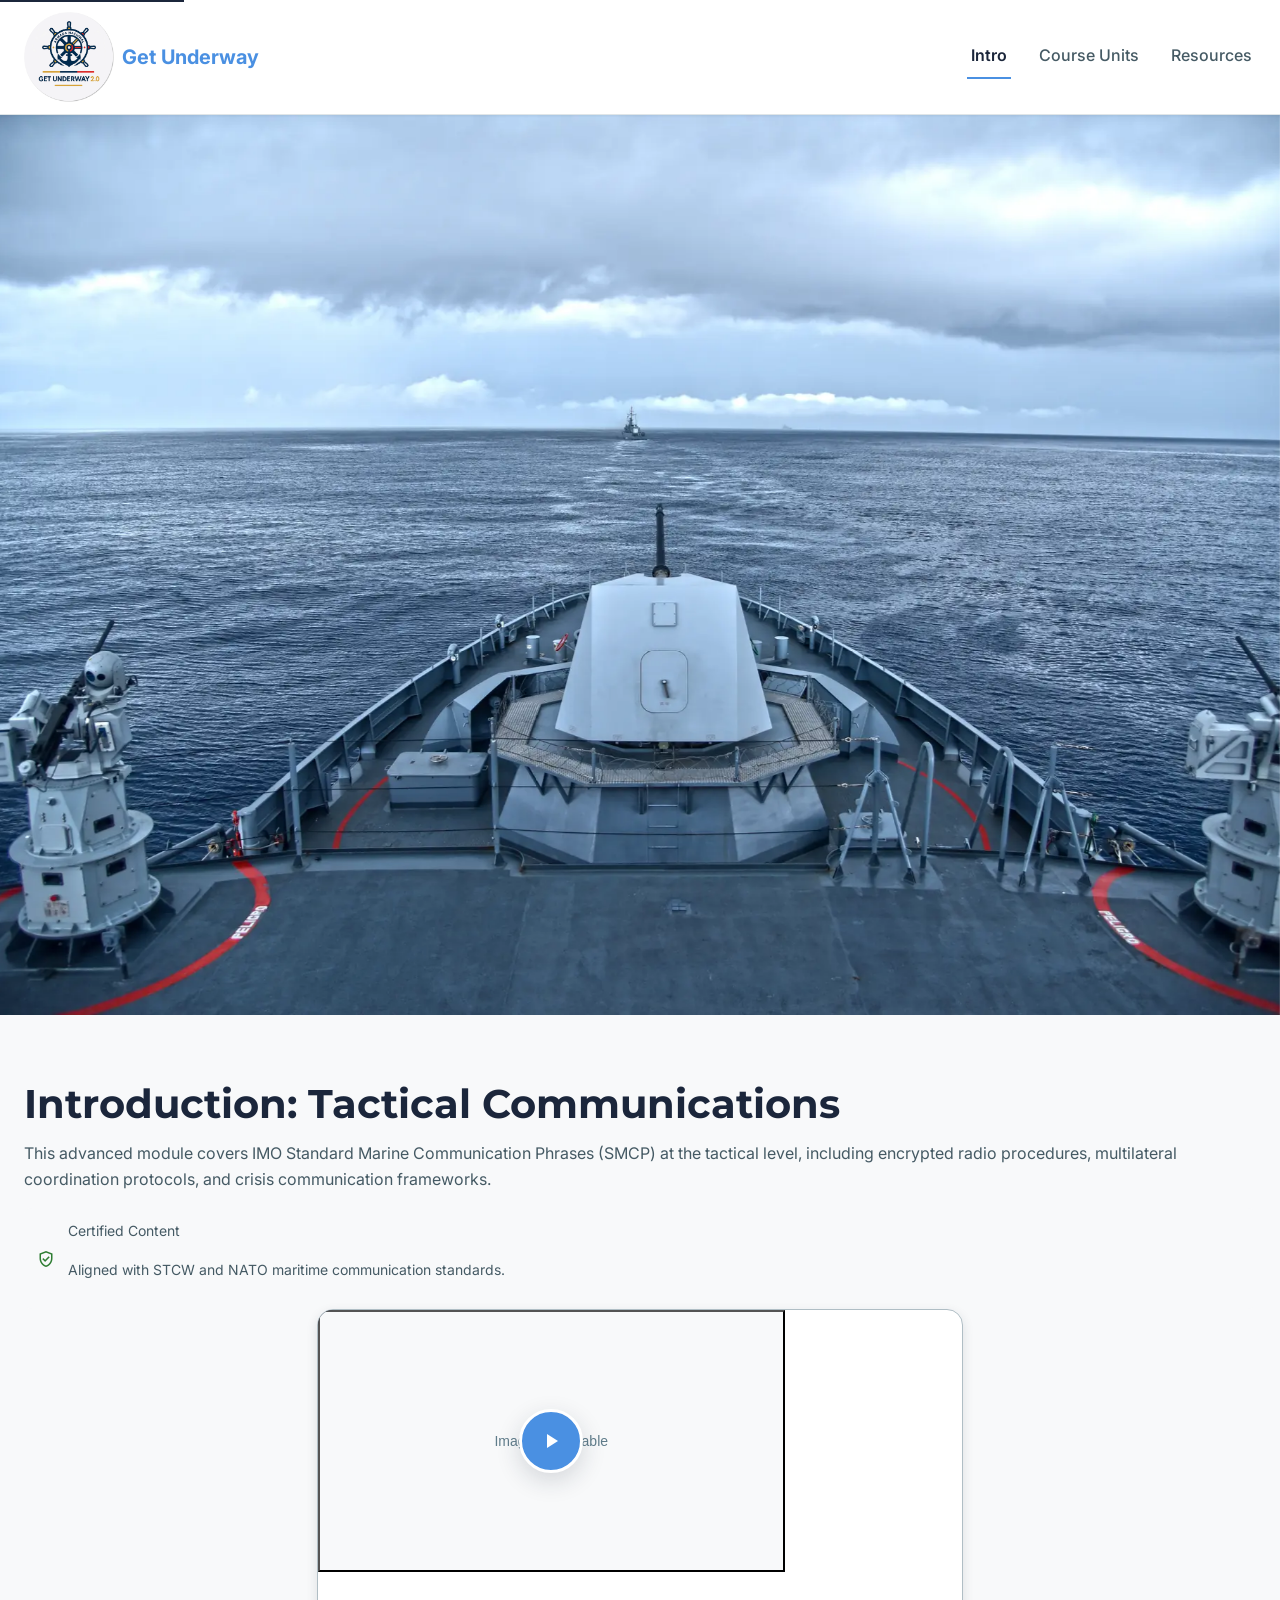
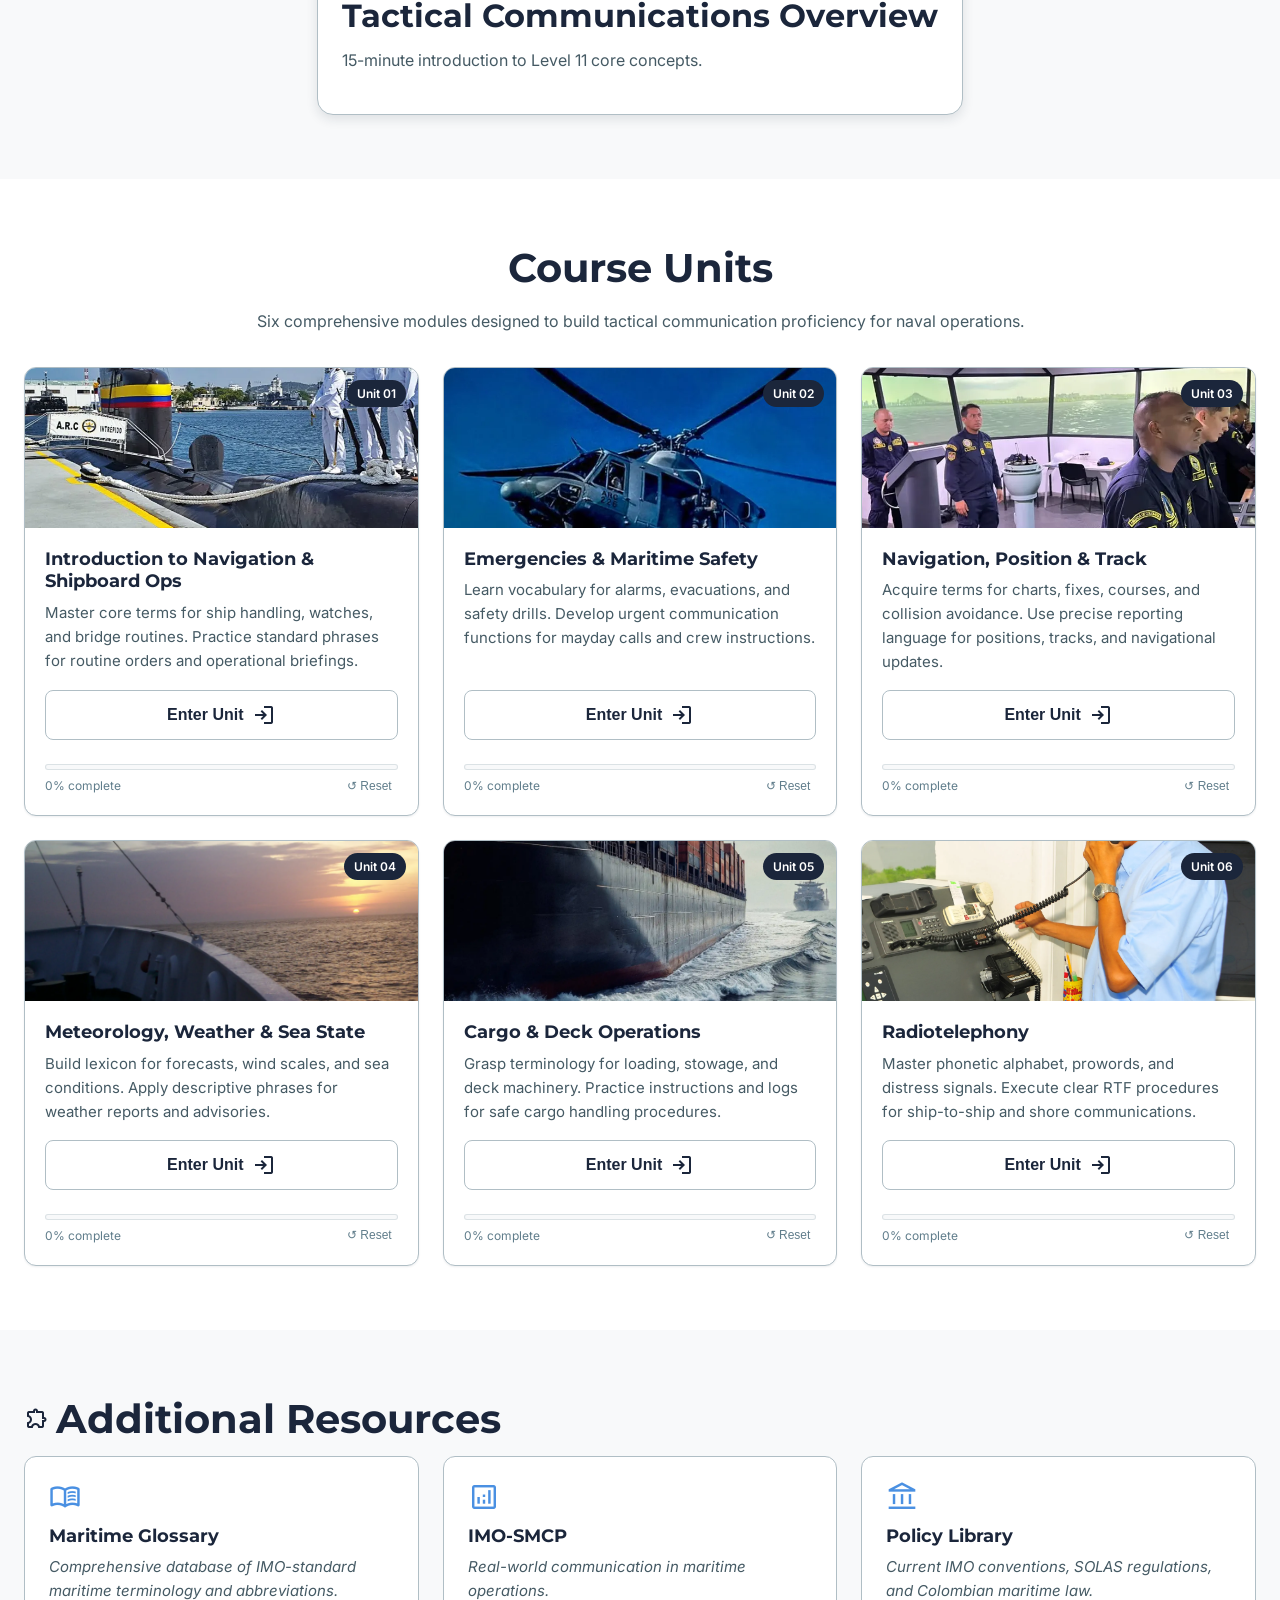
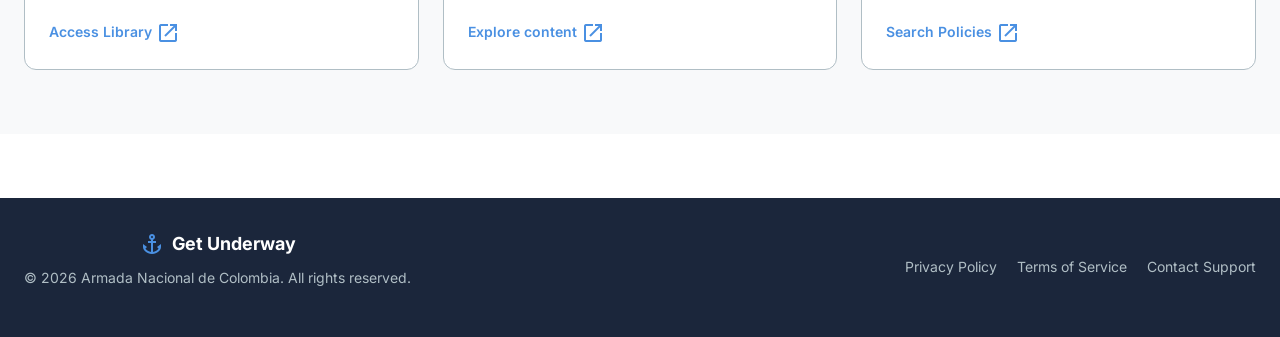
==== commit d8e8aaea: "Add files via upload" ====
--- a/index.html
+++ b/index.html
@@ -1,47 +1,64 @@
 <!DOCTYPE html>
-<html class="dark" lang="en">
+<html lang="en" class="scroll-smooth" data-level="11">
 <head>
   <meta charset="utf-8"/>
-  <meta content="width=device-width, initial-scale=1.0" name="viewport"/>
-  <title>Get Underway | Military English Level 11</title>
-  <meta name="description" content="Military English Level 11 — Command and control communication for the Colombian National Navy."/>
+  <meta name="viewport" content="width=device-width, initial-scale=1.0"/>
+  <title>Get Underway | Maritime English Level 11 - Océano Clásico</title>
+  <meta name="description" content="Maritime English Level 11 — Advanced naval communications with Océano Clásico design."/>
   <!-- Preconnect for performance -->
-  <link rel="preconnect" href="https://cdn.tailwindcss.com"/>
   <link rel="preconnect" href="https://fonts.googleapis.com"/>
-  <!-- Tailwind CSS -->
+  <link rel="preconnect" href="https://fonts.gstatic.com" crossorigin/>
+  <!-- Fonts -->
+  <link href="https://fonts.googleapis.com/css2?family=Montserrat:wght@600;700&family=Inter:wght@400;500;600&display=swap" rel="stylesheet"/>
+  <link href="https://fonts.googleapis.com/css2?family=Material+Symbols+Outlined:wght,FILL@100..700,0..1&display=swap" rel="stylesheet"/>
+  <!-- Tailwind CSS for utility classes -->
   <script src="https://cdn.tailwindcss.com?plugins=forms,container-queries"></script>
-  <!-- Google Fonts -->
-  <link href="https://fonts.googleapis.com/css2?family=Space+Grotesk:wght@300;400;500;600;700&family=Inter:wght@300;400;500;600;700&display=swap" rel="stylesheet"/>
-  <link href="https://fonts.googleapis.com/css2?family=Material+Symbols+Outlined:wght,FILL@100..700,0..1&display=swap" rel="stylesheet"/>
-  <!-- Local Enhanced Styles -->
-  <link rel="stylesheet" href="./styles/enhancements.css"/>
-  <!-- Tailwind Config -->
   <script id="tailwind-config">
     tailwind.config = {
-      darkMode:"class",
-      theme:{extend:{
-        "colors":{
-          "surface":"#131313","surface-container-highest":"#353534","primary":"#aec7f6",
-          "inverse-on-surface":"#313030","on-tertiary-fixed-variant":"#574500","tertiary-fixed-dim":"#e9c349",
-          "primary-fixed-dim":"#aec7f6","surface-tint":"#aec7f6","tertiary-container":"#cca830",
-          "secondary-fixed-dim":"#c8c6c6","on-surface":"#e5e2e1","on-error-container":"#ffdad6",
-          "secondary-fixed":"#e4e2e1","surface-bright":"#393939","on-primary-container":"#708ab5",
-          "surface-dim":"#131313","outline-variant":"#44474e","error-container":"#93000a",
-          "on-secondary-container":"#b6b5b4","tertiary":"#eac34a","on-primary-fixed":"#001b3d",
-          "on-secondary-fixed-variant":"#474747","on-primary-fixed-variant":"#2d476f",
-          "surface-container-lowest":"#0e0e0e","background":"#131313","surface-variant":"#353534",
-          "on-surface-variant":"#c4c6cf","outline":"#8e9099","secondary-container":"#474747",
-          "primary-container":"#002147","on-background":"#e5e2e1","on-primary":"#143057",
-          "surface-container-high":"#2a2a2a","error":"#ffb4ab","secondary":"#c8c6c6",
-          "on-secondary-fixed":"#1b1c1c","on-secondary":"#303030","on-error":"#690005",
-          "tertiary-fixed":"#ffe088","on-tertiary":"#3c2f00","on-tertiary-container":"#4f3e00",
-          "inverse-primary":"#465f88","surface-container-low":"#1c1b1b","inverse-surface":"#e5e2e1",
-          "surface-container":"#201f1f","primary-fixed":"#d6e3ff","on-tertiary-fixed":"#241a00"
-        },
-        "borderRadius":{"DEFAULT":"0.125rem","lg":"0.25rem","xl":"0.5rem","full":"0.75rem"},
-        "fontFamily":{"headline":["Space Grotesk"],"body":["Inter"],"label":["Inter"]}
-      }}
-    }
+      darkMode: "class",
+      theme: {
+        extend: {
+          colors: {
+            ocean: {
+              white: "#FFFFFF",
+              navy: "#1B263B",
+              sky: "#4A90E2",
+              red: "#D32F2F",
+              gray: "#B0BEC5",
+              navyLight: "#2C3E55",
+              skyLight: "#74ACF0",
+              bgAlt: "#F8F9FA",
+              textPrimary: "#1B263B",
+              textSecondary: "#455A64",
+              textMuted: "#607D8B",
+              success: "#2E7D32",
+              warning: "#F9A825",
+              error: "#D32F2F"
+            }
+          },
+          borderRadius: { DEFAULT: "0.125rem", lg: "0.5rem", xl: "0.75rem", full: "1rem" },
+          fontFamily: { headline: ["Montserrat", "sans-serif"], body: ["Inter", "sans-serif"] }
+        }
+      }
+    }
+  </script>
+  <!-- Custom Styles - Océano Clásico -->
+  <link rel="stylesheet" href="./styles/enhancements.css"/>
+  <!-- Structured Data -->
+  <script type="application/ld+json">
+  {
+    "@context": "https://schema.org",
+    "@type": "Course",
+    "name": "Maritime English Level 11",
+    "description": "Advanced naval communications training with Océano Clásico design",
+    "provider": {
+      "@type": "Organization",
+      "name": "Armada Nacional de Colombia",
+      "sameAs": "https://www.armada.mil.co"
+    },
+    "educationalLevel": "Advanced",
+    "inLanguage": "en"
+  }
   </script>
   <!-- PWA Core -->
   <link rel="manifest" href="./manifest.json">
@@ -57,588 +74,559 @@
   <!-- SW Connection -->
   <script src="./sw-connect.js"></script>
 </head>
-<body class="bg-background text-on-surface font-body selection:bg-tertiary selection:text-on-tertiary">
-<!-- Accessibility: Skip Link -->
-<a href="#main-content" class="skip-link">Skip to main content</a>
-<!-- ── Top Navigation ── -->
-<nav class="fixed top-0 w-full z-50 bg-[#131313]/80 backdrop-blur-xl border-b border-[#aec7f6]/10" role="navigation" aria-label="Main navigation">
-  <div class="flex justify-between items-center px-8 py-4 max-w-screen-2xl mx-auto">
-    <a href="#" class="flex items-center gap-3 text-2xl font-black tracking-tighter text-[#aec7f6] uppercase font-headline focus:outline-none focus:ring-2 focus:ring-primary rounded" aria-label="Get Underway Home">
-      <img src="./content/assets/logo_gu2_mil2.webp" alt="Get Underway Logo" width="200" height="60" style="height: 60px; width: auto;" />
-      <span>Get Underway</span>
-    </a>
-    <div class="hidden md:flex gap-8 items-center" id="main-nav" role="menubar">
-      <a class="nav-link active" href="#intro" data-section="intro" role="menuitem" tabindex="0">Intro</a>
-      <a class="nav-link" href="#units" data-section="units" role="menuitem" tabindex="0">Course Units</a>
-      <a class="nav-link" href="#extras" data-section="extras" role="menuitem" tabindex="0">Extras</a>
+<body class="bg-ocean-white text-ocean-text-primary font-body antialiased min-h-screen flex flex-col">
+  <!-- Skip Link for Accessibility -->
+  <a href="#main-content" class="skip-link">Skip to main content</a>
+  <!-- Toast Container -->
+  <div id="toast-container" aria-live="polite" aria-atomic="true"></div>
+  <!-- Header / Navigation -->
+  <header role="banner">
+    <div class="container header-inner">
+      <div class="logo">
+        <img src="./content/assets/logo_gu2.webp" alt="Get Underway Logo" width="200" height="60" style="height: 90px; width: auto;" />
+        <div class="font-headline"><a href="#" class="focus:outline-none focus-visible:ring-2 focus-visible:ring-ocean-sky rounded">Get Underway</a></div>
+        <span class="sr-only">Maritime English Level 11 - Océano Clásico</span>
+      </div>
+      <button class="menu-toggle" aria-label="Toggle navigation" aria-expanded="false">
+        <span class="material-symbols-outlined">menu</span>
+      </button>
+      <nav id="main-nav" class="nav" role="navigation" aria-label="Main navigation">
+        <a class="nav-link active" href="#intro" data-section="intro" aria-current="page">Intro</a>
+        <a class="nav-link" href="#units" data-section="units">Course Units</a>
+        <a class="nav-link" href="#extras" data-section="extras">Resources</a>
+      </nav>
+      <!-- Header actions removed (Offline/light_mode) -->
     </div>
-    <!-- Mobile menu button -->
-    <button class="md:hidden p-2 text-primary focus:outline-none focus:ring-2 focus:ring-primary rounded" aria-label="Toggle menu" aria-expanded="false" aria-controls="mobile-menu">
-      <span class="material-symbols-outlined">menu</span>
-    </button>
-  </div>
-  <!-- Mobile Menu (hidden by default) -->
-  <div id="mobile-menu" class="md:hidden hidden bg-[#131313] border-t border-[#aec7f6]/10 px-8 py-4">
-    <div class="flex flex-col gap-4">
-      <a class="nav-link active" href="#intro" data-section="intro">Intro</a>
-      <a class="nav-link" href="#units" data-section="units">Course Units</a>
-      <a class="nav-link" href="#extras" data-section="extras">Extras</a>
+  </header>
+  <!-- Main Content -->
+  <main id="main-content" class="flex-1" role="main">
+    <!-- Hero Section - MILITARY STYLE CAROUSEL (Clean approach) -->
+    <section class="relative min-h-screen flex items-center pt-20 overflow-hidden" id="intro" aria-labelledby="hero-heading">
+      <!-- Carousel of Background Images -->
+      <div class="hero-carousel absolute inset-0" aria-hidden="true">
+        <img class="carousel-slide active" alt="" src="./content/assets/level11_maritime.webp" loading="eager" fetchpriority="high"/>
+        <img class="carousel-slide" alt="" src="./content/assets/level11_maritimeb.webp" loading="lazy"/>
+        <img class="carousel-slide" alt="" src="./content/assets/level11_maritimec.webp" loading="lazy"/>
+        <img class="carousel-slide" alt="" src="./content/assets/level11_maritimed.webp" loading="lazy"/>
+        <!-- Overlay gradient for text legibility -->
+        <div class="absolute inset-0 bg-gradient-to-r from-ocean-navy via-ocean-navy/70 to-transparent z-10"></div>
+      </div>
+      <!-- Content -->
+      <div class="relative z-10 container mx-auto px-6 md:px-8 grid grid-cols-1 md:grid-cols-2 gap-8 md:gap-12">
+        <div class="space-y-5 md:space-y-6">
+          <!-- Level Badge -->
+          <div class="inline-flex items-center gap-2 bg-ocean-sky/10 px-3 py-1.5 rounded-full border border-ocean-sky/30">
+            <span class="material-symbols-outlined text-ocean-sky text-sm" style="font-variation-settings:'FILL' 1;" aria-hidden="true">sailing</span>
+            <span class="text-ocean-sky font-label text-xs font-bold uppercase tracking-[0.2em]">Advanced Level 11</span>
+          </div>
+          <!-- Title -->
+          <h1 id="hero-heading" class="font-headline text-4xl md:text-6xl lg:text-7xl font-black text-white leading-tight tracking-tighter">
+            Maritime English <br/><span class="text-ocean-sky">Level 11</span>
+          </h1>
+          <!-- Description -->
+          <p class="text-ocean-white/90 text-lg md:text-xl max-w-lg leading-relaxed font-light">
+            Master advanced SMCP communications for maritime operations. Bridge procedures, cargo handling, and emergency protocols.
+          </p>
+          <!-- Progress Reporter - FIXED & FUNCTIONAL -->
+          <div class="progress-reporter flex flex-wrap gap-3 md:gap-4 text-sm pt-2" role="status" aria-live="polite">
+            <div class="reporter-item bg-white/10 backdrop-blur-sm px-3 py-1.5 rounded-lg">
+              <span class="reporter-label text-ocean-white/80">Units studied:</span>
+              <span id="units-studied-count" class="reporter-value font-bold text-white ml-1">0</span>
+              <span class="reporter-total text-ocean-white/70">/6</span>
+            </div>
+            <div class="reporter-item bg-white/10 backdrop-blur-sm px-3 py-1.5 rounded-lg">
+              <span class="reporter-label text-ocean-white/80">Progress:</span>
+              <span id="global-progress-percent" class="reporter-value font-bold text-ocean-sky ml-1">0%</span>
+            </div>
+          </div>
+          <!-- Action Buttons -->
+          <div class="flex gap-3 md:gap-4 pt-2 flex-wrap">
+            <a class="bg-ocean-sky hover:bg-ocean-sky/90 text-white px-6 md:px-8 py-3 md:py-4 rounded-xl font-bold uppercase tracking-wider flex items-center gap-2 hover:scale-[1.02] transition-all shadow-lg btn-primary focus:outline-none focus:ring-4 focus:ring-ocean-sky/50" 
+               href="#units" aria-label="Start Level 11 units">
+              Start Units <span class="material-symbols-outlined" aria-hidden="true">arrow_forward</span>
+            </a>
+            <button id="syllabus-btn" class="bg-white/10 hover:bg-white/20 backdrop-blur-sm text-white px-6 md:px-8 py-3 md:py-4 rounded-xl font-bold uppercase tracking-wider border border-white/30 hover:border-white/50 transition-all focus:outline-none focus:ring-4 focus:ring-ocean-sky/50"
+                    aria-label="View course syllabus">
+              View Syllabus
+            </button>
+          </div>
+        </div>
+        <!-- Info Panel (optional) -->
+        <div class="hidden md:flex items-center justify-center">
+          <div class="glass-panel p-6 rounded-2xl max-w-sm border border-ocean-sky/20">
+            <h2 class="text-white font-semibold mb-3 flex items-center gap-2"><span class="material-symbols-outlined text-ocean-sky" aria-hidden="true">anchor</span>
+              Level 11 Focus</h2>
+            <ul class="space-y-2 text-ocean-white/85 text-sm">
+              <li class="flex items-start gap-2">
+                <span class="material-symbols-outlined text-ocean-sky text-sm mt-0.5" aria-hidden="true">check_circle</span>
+                Advanced SMCP phraseology
+              </li>
+              <li class="flex items-start gap-2">
+                <span class="material-symbols-outlined text-ocean-sky text-sm mt-0.5" aria-hidden="true">check_circle</span>
+                Bridge resource management
+              </li>
+              <li class="flex items-start gap-2">
+                <span class="material-symbols-outlined text-ocean-sky text-sm mt-0.5" aria-hidden="true">check_circle</span>
+                Emergency communications
+              </li>
+            </ul>
+          </div>
+        </div>
+      </div>
+      <!-- Carousel Indicators -->
+      <div class="absolute bottom-6 left-1/2 -translate-x-1/2 flex gap-2 z-20" role="tablist" aria-label="Carousel navigation">
+        <button class="carousel-indicator w-2.5 h-2.5 rounded-full bg-white/40 hover:bg-white/70 transition-colors focus:outline-none focus:ring-2 focus:ring-ocean-sky" aria-label="Slide 1" aria-selected="true" role="tab"></button>
+        <button class="carousel-indicator w-2.5 h-2.5 rounded-full bg-white/40 hover:bg-white/70 transition-colors focus:outline-none focus:ring-2 focus:ring-ocean-sky" aria-label="Slide 2" aria-selected="false" role="tab"></button>
+        <button class="carousel-indicator w-2.5 h-2.5 rounded-full bg-white/40 hover:bg-white/70 transition-colors focus:outline-none focus:ring-2 focus:ring-ocean-sky" aria-label="Slide 3" aria-selected="false" role="tab"></button>
+        <button class="carousel-indicator w-2.5 h-2.5 rounded-full bg-white/40 hover:bg-white/70 transition-colors focus:outline-none focus:ring-2 focus:ring-ocean-sky" aria-label="Slide 4" aria-selected="false" role="tab"></button>
+      </div>
+    </section>
+    <!-- Video Introduction Section -->
+    <section id="video-section" class="section section-alt video-section" aria-labelledby="video-title">
+      <div class="container">
+        <div class="flex flex-col md:flex-row gap-16 items-center">
+          <div class="w-full md:w-1/2">
+            <h2 id="video-title" class="font-headline text-2xl font-bold uppercase tracking-tight">Introduction: Tactical Communications</h2>
+            <p class="mb-4">This advanced module covers IMO Standard Marine Communication Phrases (SMCP) at the tactical level, including encrypted radio procedures, multilateral coordination protocols, and crisis communication frameworks.</p>
+            <div class="video-meta">
+              <span class="material-symbols-outlined video-meta-icon" aria-hidden="true">verified_user</span>
+              <div>
+                <p class="font-bold text-sm">Certified Content</p>
+                <p class="text-xs text-ocean-text-muted">Aligned with STCW and NATO maritime communication standards.</p>
+              </div>
+            </div>
+          </div>
+          <div class="w-full md:w-1/2">
+            <div class="video-card">
+              <button 
+                class="video-thumbnail w-full"
+                aria-label="Play introduction video"
+                onclick="openModal('./content/intro-video.html')"
+              >
+                <img 
+                  class="w-full h-full object-cover" 
+                  alt="Naval officer demonstrating radio communication procedures on ship bridge" 
+                  src="https://lh3.googleusercontent.com/aida-public/[base64]"
+                  loading="lazy"
+                  onerror="this.classList.add('broken'); this.nextElementSibling?.classList.remove('hidden');"
+                />
+                <div class="img-fallback hidden">Image unavailable</div>
+                <div class="play-button" aria-hidden="true">
+                  <span class="material-symbols-outlined text-4xl" style="font-variation-settings:'FILL' 1;">play_arrow</span>
+                </div>
+                <span class="sr-only">Play tactical communications overview video</span>
+              </button>
+              <div class="video-info">
+                <h3>Tactical Communications Overview</h3>
+                <p>15-minute introduction to Level 11 core concepts.</p>
+              </div>
+            </div>
+          </div>
+        </div>
+      </div>
+    </section>
+    <!-- Course Units Section - Using unit*_banner.webp naming -->
+    <section id="units" class="section" aria-labelledby="units-title">
+      <div class="container text-center mb-8">
+        <h2 id="units-title" class="font-headline text-3xl font-bold uppercase tracking-tight">Course Units</h2>
+        <div class="w-24 h-1.5 bg-ocean-sky mx-auto rounded-full"></div>
+        <p class="mt-4 text-ocean-text-muted max-w-2xl mx-auto">Six comprehensive modules designed to build tactical communication proficiency for naval operations.</p>
+      </div>
+      <div class="container">
+        <div class="modules-grid">
+          <!-- Unit 1 -->
+          <article class="module-card" aria-labelledby="unit-1-title">
+            <div class="module-image">
+              <img class="w-full h-full object-cover" alt="Unit 1: Port Arrival Procedures" id="unit-img-1" src="./content/assets/unit1_banner.webp" loading="lazy" onerror="this.classList.add('broken'); this.nextElementSibling?.classList.remove('hidden');"/>
+              <div class="img-fallback hidden">Image unavailable</div>
+              <span class="module-badge">Unit 01</span>
+            </div>
+            <div class="module-content">
+              <h3 id="unit-1-title" class="module-title font-headline text-lg font-bold">Introduction to Navigation &amp; Shipboard Ops</h3>
+              <p class="module-desc">Master core terms for ship handling, watches, and bridge routines. Practice standard phrases for routine orders and operational briefings.</p>
+              <div class="module-actions">
+                <button onclick="openModal('./content/unit01/')" class="btn btn-secondary w-full" aria-label="Start Unit 1">Enter Unit <span class="material-symbols-outlined text-sm" aria-hidden="true">login</span></button>
+                <div class="unit-progress-wrap"><div class="unit-pbar-track" role="progressbar" aria-valuenow="0" aria-valuemin="0" aria-valuemax="100"><div class="unit-pbar-fill" id="upbar-1"></div></div><div class="unit-pbar-meta"><span id="upbar-lbl-1">0% complete</span><button class="reset-btn" onclick="resetUnit('maritime_l11_u1_known','upbar-1','upbar-lbl-1')">↺ Reset</button></div></div>
+              </div>
+            </div>
+          </article>
+          <!-- Unit 2 -->
+          <article class="module-card" aria-labelledby="unit-2-title">
+            <div class="module-image">
+              <img class="w-full h-full object-cover" alt="Unit 2: Cargo Operations" id="unit-img-2" src="./content/assets/unit2_banner.webp" loading="lazy" onerror="this.classList.add('broken'); this.nextElementSibling?.classList.remove('hidden');"/>
+              <div class="img-fallback hidden">Image unavailable</div>
+              <span class="module-badge">Unit 02</span>
+            </div>
+            <div class="module-content">
+              <h3 id="unit-2-title" class="module-title font-headline text-lg font-bold">Emergencies &amp; Maritime Safety</h3>
+              <p class="module-desc">Learn vocabulary for alarms, evacuations, and safety drills. Develop urgent communication functions for mayday calls and crew instructions.</p>
+              <div class="module-actions">
+                <button onclick="openModal('./content/unit02/')" class="btn btn-secondary w-full" aria-label="Start Unit 2">Enter Unit <span class="material-symbols-outlined text-sm" aria-hidden="true">login</span></button>
+                <div class="unit-progress-wrap"><div class="unit-pbar-track" role="progressbar" aria-valuenow="0" aria-valuemin="0" aria-valuemax="100"><div class="unit-pbar-fill" id="upbar-2"></div></div><div class="unit-pbar-meta"><span id="upbar-lbl-2">0% complete</span><button class="reset-btn" onclick="resetUnit('maritime_l11_u2_known','upbar-2','upbar-lbl-2')">↺ Reset</button></div></div>
+              </div>
+            </div>
+          </article>
+          <!-- Unit 3 -->
+          <article class="module-card" aria-labelledby="unit-3-title">
+            <div class="module-image">
+              <img class="w-full h-full object-cover" alt="Unit 3: Navigation Commands" id="unit-img-3" src="./content/assets/unit3_banner.webp" loading="lazy" onerror="this.classList.add('broken'); this.nextElementSibling?.classList.remove('hidden');"/>
+              <div class="img-fallback hidden">Image unavailable</div>
+              <span class="module-badge">Unit 03</span>
+            </div>
+            <div class="module-content">
+              <h3 id="unit-3-title" class="module-title font-headline text-lg font-bold">Navigation, Position &amp; Track</h3>
+              <p class="module-desc">Acquire terms for charts, fixes, courses, and collision avoidance. Use precise reporting language for positions, tracks, and navigational updates.</p>
+              <div class="module-actions">
+                <button onclick="openModal('./content/unit03/')" class="btn btn-secondary w-full" aria-label="Start Unit 3">Enter Unit <span class="material-symbols-outlined text-sm" aria-hidden="true">login</span></button>
+                <div class="unit-progress-wrap"><div class="unit-pbar-track" role="progressbar" aria-valuenow="0" aria-valuemin="0" aria-valuemax="100"><div class="unit-pbar-fill" id="upbar-3"></div></div><div class="unit-pbar-meta"><span id="upbar-lbl-3">0% complete</span><button class="reset-btn" onclick="resetUnit('maritime_l11_u3_known','upbar-3','upbar-lbl-3')">↺ Reset</button></div></div>
+              </div>
+            </div>
+          </article>
+          <!-- Unit 4 -->
+          <article class="module-card" aria-labelledby="unit-4-title">
+            <div class="module-image">
+              <img class="w-full h-full object-cover" alt="Unit 4: Emergency Procedures" id="unit-img-4" src="./content/assets/unit4_banner.webp" loading="lazy" onerror="this.classList.add('broken'); this.nextElementSibling?.classList.remove('hidden');"/>
+              <div class="img-fallback hidden">Image unavailable</div>
+              <span class="module-badge">Unit 04</span>
+            </div>
+            <div class="module-content">
+              <h3 id="unit-4-title" class="module-title font-headline text-lg font-bold">Meteorology, Weather &amp; Sea State</h3>
+              <p class="module-desc">Build lexicon for forecasts, wind scales, and sea conditions. Apply descriptive phrases for weather reports and advisories.</p>
+              <div class="module-actions">
+                <button onclick="openModal('./content/unit04/')" class="btn btn-secondary w-full" aria-label="Start Unit 4">Enter Unit <span class="material-symbols-outlined text-sm" aria-hidden="true">login</span></button>
+                <div class="unit-progress-wrap"><div class="unit-pbar-track" role="progressbar" aria-valuenow="0" aria-valuemin="0" aria-valuemax="100"><div class="unit-pbar-fill" id="upbar-4"></div></div><div class="unit-pbar-meta"><span id="upbar-lbl-4">0% complete</span><button class="reset-btn" onclick="resetUnit('maritime_l11_u4_known','upbar-4','upbar-lbl-4')">↺ Reset</button></div></div>
+              </div>
+            </div>
+          </article>
+          <!-- Unit 5 -->
+          <article class="module-card" aria-labelledby="unit-5-title">
+            <div class="module-image">
+              <img class="w-full h-full object-cover" alt="Unit 5: Weather Reporting" id="unit-img-5" src="./content/assets/unit5_banner.webp" loading="lazy" onerror="this.classList.add('broken'); this.nextElementSibling?.classList.remove('hidden');"/>
+              <div class="img-fallback hidden">Image unavailable</div>
+              <span class="module-badge">Unit 05</span>
+            </div>
+            <div class="module-content">
+              <h3 id="unit-5-title" class="module-title font-headline text-lg font-bold">Cargo &amp; Deck Operations</h3>
+              <p class="module-desc">Grasp terminology for loading, stowage, and deck machinery. Practice instructions and logs for safe cargo handling procedures.</p>
+              <div class="module-actions">
+                <button onclick="openModal('./content/unit05/')" class="btn btn-secondary w-full" aria-label="Start Unit 5">Enter Unit <span class="material-symbols-outlined text-sm" aria-hidden="true">login</span></button>
+                <div class="unit-progress-wrap"><div class="unit-pbar-track" role="progressbar" aria-valuenow="0" aria-valuemin="0" aria-valuemax="100"><div class="unit-pbar-fill" id="upbar-5"></div></div><div class="unit-pbar-meta"><span id="upbar-lbl-5">0% complete</span><button class="reset-btn" onclick="resetUnit('maritime_l11_u5_known','upbar-5','upbar-lbl-5')">↺ Reset</button></div></div>
+              </div>
+            </div>
+          </article>
+          <!-- Unit 6 -->
+          <article class="module-card" aria-labelledby="unit-6-title">
+            <div class="module-image">
+              <img class="w-full h-full object-cover" alt="Unit 6: Advanced SMCP Mastery" id="unit-img-6" src="./content/assets/unit6_banner.webp" loading="lazy" onerror="this.classList.add('broken'); this.nextElementSibling?.classList.remove('hidden');"/>
+              <div class="img-fallback hidden">Image unavailable</div>
+              <span class="module-badge">Unit 06</span>
+            </div>
+            <div class="module-content">
+              <h3 id="unit-6-title" class="module-title font-headline text-lg font-bold">Radiotelephony</h3>
+              <p class="module-desc">Master phonetic alphabet, prowords, and distress signals. Execute clear RTF procedures for ship-to-ship and shore communications.</p>
+              <div class="module-actions">
+                <button onclick="openModal('./content/unit06/')" class="btn btn-secondary w-full" aria-label="Start Unit 6">Enter Unit <span class="material-symbols-outlined text-sm" aria-hidden="true">login</span></button>
+                <div class="unit-progress-wrap"><div class="unit-pbar-track" role="progressbar" aria-valuenow="0" aria-valuemin="0" aria-valuemax="100"><div class="unit-pbar-fill" id="upbar-6"></div></div><div class="unit-pbar-meta"><span id="upbar-lbl-6">0% complete</span><button class="reset-btn" onclick="resetUnit('maritime_l11_u6_known','upbar-6','upbar-lbl-6')">↺ Reset</button></div></div>
+              </div>
+            </div>
+          </article>
+        </div>
+      </div>
+    </section>
+    <!-- Extras / Resources Section -->
+    <section id="extras" class="section section-alt" aria-labelledby="extras-title">
+      <div class="container">
+        <h2 id="extras-title" class="font-headline flex items-center gap-2">
+          <span class="material-symbols-outlined text-ocean-sky" aria-hidden="true">extension</span> Additional Resources
+        </h2>
+        <div class="resources-grid mt-6">
+          <article class="resource-card">
+            <div class="resource-icon material-symbols-outlined" aria-hidden="true">menu_book</div>
+            <h3 class="resource-title font-headline text-lg font-bold">Maritime Glossary</h3>
+            <p class="resource-desc">Comprehensive database of IMO-standard maritime terminology and abbreviations.</p>
+            <a class="resource-link" href="javascript:void(0)" onclick="openModal('./content/extras/maritime_vocabulary/')">
+              Access Library <span class="material-symbols-outlined text-xs" aria-hidden="true">open_in_new</span>
+              <span class="sr-only">(opens in new window)</span>
+            </a>
+          </article>
+          <article class="resource-card">
+            <div class="resource-icon material-symbols-outlined" aria-hidden="true">analytics</div>
+            <h3 class="resource-title font-headline text-lg font-bold">IMO-SMCP</h3>
+            <p class="resource-desc">Real-world communication in maritime operations.</p>
+            <a class="resource-link" href="javascript:void(0)" onclick="openModal('./content/extras/imo_smcp/')">
+              Explore content <span class="material-symbols-outlined text-xs" aria-hidden="true">open_in_new</span>
+              <span class="sr-only">(opens in new window)</span>
+            </a>
+          </article>
+          <article class="resource-card">
+            <div class="resource-icon material-symbols-outlined" aria-hidden="true">account_balance</div>
+            <h3 class="resource-title font-headline text-lg font-bold">Policy Library</h3>
+            <p class="resource-desc">Current IMO conventions, SOLAS regulations, and Colombian maritime law.</p>
+            <a class="resource-link" href="javascript:void(0)" onclick="openModal('./content/extras/solas_convention/')">
+              Search Policies <span class="material-symbols-outlined text-xs" aria-hidden="true">open_in_new</span>
+              <span class="sr-only">(opens in new window)</span>
+            </a>
+          </article>
+        </div>
+      </div>
+    </section>
+  </main>
+  <!-- Footer -->
+  <footer role="contentinfo">
+    <div class="container footer-inner">
+      <div class="text-center md:text-left">
+        <div class="footer-logo flex items-center gap-2 justify-center md:justify-start mb-2">
+          <span class="footer-logo-icon material-symbols-outlined" aria-hidden="true">anchor</span>
+          <span class="font-headline">Get Underway</span>
+        </div>
+        <p class="footer-text">© 2026 Armada Nacional de Colombia. All rights reserved.</p>
+      </div>
+      <nav class="footer-nav" aria-label="Footer navigation">
+        <a href="#" class="focus-visible:outline-none focus-visible:ring-2 focus-visible:ring-ocean-sky rounded px-1">Privacy Policy</a>
+        <a href="#" class="focus-visible:outline-none focus-visible:ring-2 focus-visible:ring-ocean-sky rounded px-1">Terms of Service</a>
+        <a href="#" class="focus-visible:outline-none focus-visible:ring-2 focus-visible:ring-ocean-sky rounded px-1">Contact Support</a>
+      </nav>
+    </div>
+  </footer>
+  <!-- Modal Container -->
+  <div id="contentModal" class="content-modal" role="dialog" aria-modal="true" aria-labelledby="modal-title">
+    <h2 id="modal-title" class="sr-only">Unit Content</h2>
+    <div class="modal-content-container">
+      <button class="modal-close-btn" onclick="closeModal()" aria-label="Close unit content" title="Close">
+        <span class="material-symbols-outlined" aria-hidden="true">close</span>
+      </button>
+      <iframe id="contentIframe" class="modal-iframe" src="" title="Unit content frame" allowfullscreen></iframe>
     </div>
   </div>
-</nav>
-<main id="main-content">
-  <!-- ── Hero Section ── -->
-  <section class="relative min-h-screen flex items-center pt-20 overflow-hidden" id="intro" aria-labelledby="hero-heading">
-    <div class="hero-carousel" aria-hidden="true">
-      <!-- Level 11 Specific Themed Images with lazy loading -->
-      <img alt="" src="./content/assets/level11_military.webp" loading="eager" fetchpriority="high"/>
-      <img alt="" src="./content/assets/level11_militaryb.webp" loading="lazy"/>
-      <img alt="" src="./content/assets/level11_militaryc.webp" loading="lazy"/>
-      <img alt="" src="./content/assets/level11_militaryd.webp" loading="lazy"/>
-      <div class="absolute inset-0 bg-gradient-to-r from-background via-background/40 to-transparent z-10"></div>
-    </div>
-    <div class="relative z-10 container mx-auto px-8 grid grid-cols-1 md:grid-cols-2 gap-12">
-      <div class="space-y-6">
-        <div class="inline-flex items-center gap-2 bg-primary-container px-3 py-1 rounded-full border border-primary/20">
-          <span class="material-symbols-outlined text-primary text-sm" style="font-variation-settings:'FILL' 1;" aria-hidden="true">deployed_code</span>
-          <span class="text-primary font-label text-xs font-bold uppercase tracking-[0.2em]">Naval Command Ready Level 11</span>
-        </div>
-        <h1 id="hero-heading" class="font-headline text-5xl md:text-8xl font-black text-white leading-tight tracking-tighter">
-          Military English <br/><span class="text-primary">Level 11</span>
-        </h1>
-        <p class="text-on-surface-variant text-xl md:text-2xl max-w-lg leading-relaxed font-light">
-          Command and control starts with clear communication. Master the lexicon of global naval operations and tactical directives.
-        </p>
-        <div class="flex gap-4 pt-4 flex-wrap">
-          <a class="tactical-gradient text-on-primary px-8 py-4 rounded-xl font-bold uppercase tracking-widest flex items-center gap-2 hover:scale-105 transition-transform shadow-lg btn-primary focus:outline-none focus:ring-4 focus:ring-primary/50" 
-             href="#video-section" aria-label="Learn more about Level 11">
-            Learn More <span class="material-symbols-outlined" aria-hidden="true">arrow_forward</span>
-          </a>
-          <button id="syllabus-btn" class="glass-panel text-white px-8 py-4 rounded-xl font-bold uppercase tracking-widest hover:bg-surface-container-high transition-colors focus:outline-none focus:ring-4 focus:ring-primary/50"
-                  aria-label="View course syllabus">
-            View Syllabus
-          </button>
-        </div>
-      </div>
-    </div>
-    <!-- Tactical HUD -->
-    <div class="absolute bottom-12 right-8 hidden lg:block tactical-hud">
-      <div class="glass-panel p-6 rounded-xl border-l-4 border-primary" role="status" aria-live="polite">
-        <div class="text-[10px] font-label uppercase tracking-widest text-on-surface-variant mb-2">Operational Status</div>
-        <div class="font-headline text-2xl text-primary font-mono uppercase">Level 11: Tactical</div>
-        <div class="mt-4 flex gap-2" aria-hidden="true">
-          <div class="h-1 w-12 bg-primary"></div>
-          <div class="h-1 w-12 bg-primary"></div>
-          <div class="h-1 w-12 bg-white/20"></div>
-        </div>
-      </div>
-    </div>
-  </section>
-  <!-- ── Video / Intro Section ── -->
-  <section class="py-24 bg-surface" id="video-section" aria-labelledby="video-heading">
-    <div class="container mx-auto px-8">
-      <div class="flex flex-col items-center mb-16 space-y-4">
-        <h2 id="video-heading" class="font-headline text-3xl md:text-4xl font-bold text-center uppercase tracking-tight">Introduction: Military Communications</h2>
-        <div class="h-1 w-24 bg-tertiary rounded-full" aria-hidden="true"></div>
-      </div>
-      <div class="max-w-5xl mx-auto">
-        <div class="relative aspect-video rounded-xl overflow-hidden glass-panel group cursor-pointer shadow-2xl" role="button" tabindex="0" aria-label="Play mission briefing video">
-          <img alt="Military command center with tactical screens" class="w-full h-full object-cover opacity-60 grayscale group-hover:grayscale-0 group-hover:scale-105 transition-all duration-700" 
-               src="https://lh3.googleusercontent.com/aida-public/[base64]"
-               loading="lazy"/>
-          <div class="absolute inset-0 flex items-center justify-center pointer-events-none">
-            <div class="w-20 h-20 bg-tertiary text-on-tertiary rounded-full flex items-center justify-center group-hover:scale-110 transition-transform shadow-[0_0_50px_rgba(234,195,74,0.3)]">
-              <span class="material-symbols-outlined text-4xl" style="font-variation-settings:'FILL' 1;" aria-hidden="true">play_arrow</span>
-            </div>
-          </div>
-          <div class="absolute bottom-0 left-0 right-0 p-8 bg-gradient-to-t from-black to-transparent">
-            <span class="text-xs font-bold text-primary uppercase tracking-widest">Training Module 00</span>
-            <h3 class="text-xl font-bold text-white font-headline">Strategic Comms Overview</h3>
-          </div>
-        </div>
-      </div>
-    </div>
-  </section>
-  <!-- ── Course Units ── -->
-  <section class="py-24 bg-surface-container-low" id="units" aria-labelledby="units-heading">
-    <div class="container mx-auto px-8">
-      <div class="mb-16">
-        <span class="text-tertiary font-label text-sm font-bold uppercase tracking-[0.3em]">Core Curriculum</span>
-        <h2 id="units-heading" class="font-headline text-4xl md:text-5xl font-black mt-2 uppercase">Course Units</h2>
-      </div>
-      <div class="grid grid-cols-1 md:grid-cols-2 lg:grid-cols-3 gap-8" role="list">
-        <!-- Unit 1 -->
-        <article class="glass-panel rounded-xl overflow-hidden hover:translate-y-[-4px] transition-all duration-300 flex flex-col h-full group unit-card" role="listitem">
-          <div class="h-48 relative overflow-hidden unit-img-container">
-            <img alt="Military Writing Style & Correspondence" class="w-full h-full object-cover grayscale group-hover:grayscale-0 transition-all duration-500" 
-                 id="unit-img-1" loading="lazy"
-                 src="./content/assets/unit1_banner.webp"
-                 onerror="this.onerror=null; this.classList.add('failed');"/>
-            <div class="fallback-icon" aria-hidden="true">
-              <span class="material-symbols-outlined text-5xl">deployed_code</span>
-              <span class="text-[10px] font-bold mt-1 opacity-50 uppercase tracking-tighter">Unit 1 Intel</span>
-            </div>
-            <div class="absolute top-4 left-4 bg-primary text-on-primary px-3 py-1 rounded text-xs font-bold">UNIT 01</div>
-          </div>
-          <div class="p-8 flex-grow flex flex-col justify-between">
-            <div>
-              <h3 class="text-xl font-headline font-bold mb-4">Military Writing Style &amp; Correspondence</h3>
-              <p class="text-on-surface-variant text-sm mb-6 leading-relaxed">Master military writing conventions, style, and official correspondence formats.</p>
-            </div>
-            <div>
-              <button onclick="openModal('./content/unit01/index.html')" 
-                      class="w-full py-3 bg-surface-container-high hover:bg-primary-container hover:text-primary transition-colors rounded-xl font-bold text-sm uppercase tracking-widest flex items-center justify-center gap-2 focus:outline-none focus:ring-2 focus:ring-primary"
-                      aria-label="Enter Unit 1: Military Writing Style & Correspondence">
-                Enter Unit <span class="material-symbols-outlined text-sm" aria-hidden="true">lock_open</span>
-              </button>
-              <div class="unit-progress-wrap" role="progressbar" aria-valuenow="0" aria-valuemin="0" aria-valuemax="100" aria-label="Unit 1 progress">
-                <div class="unit-pbar-track"><div class="unit-pbar-fill" id="upbar-1"></div></div>
-                <div class="unit-pbar-meta">
-                  <span id="upbar-lbl-1">0% complete</span>
-                  <button class="reset-btn" onclick="resetUnit('military_l11_u1_known','upbar-1','upbar-lbl-1')" 
-                          aria-label="Reset progress for Unit 1">↺ Reset</button>
-                </div>
-              </div>
-            </div>
-          </div>
-        </article>
-        <!-- Unit 2 -->
-        <article class="glass-panel rounded-xl overflow-hidden hover:translate-y-[-4px] transition-all duration-300 flex flex-col h-full group unit-card" role="listitem">
-          <div class="h-48 relative overflow-hidden unit-img-container">
-            <img alt="Operational Orders – Five-Paragraph Format (SMEAC)" class="w-full h-full object-cover grayscale group-hover:grayscale-0 transition-all duration-500" 
-                 id="unit-img-2" loading="lazy"
-                 src="./content/assets/unit2_banner.webp"
-                 onerror="this.onerror=null; this.classList.add('failed');"/>
-            <div class="fallback-icon" aria-hidden="true">
-              <span class="material-symbols-outlined text-5xl">description</span>
-              <span class="text-[10px] font-bold mt-1 opacity-50 uppercase tracking-tighter">Unit 2 Intel</span>
-            </div>
-            <div class="absolute top-4 left-4 bg-primary text-on-primary px-3 py-1 rounded text-xs font-bold">UNIT 02</div>
-          </div>
-          <div class="p-8 flex-grow flex flex-col justify-between">
-            <div>
-              <h3 class="text-xl font-headline font-bold mb-4">Operational Orders – SMEAC Format</h3>
-              <p class="text-on-surface-variant text-sm mb-6 leading-relaxed">Structure and deliver operational orders using the SMEAC five-paragraph format.</p>
-            </div>
-            <div>
-              <button onclick="openModal('./content/unit02/index.html')" 
-                      class="w-full py-3 bg-surface-container-high hover:bg-primary-container hover:text-primary transition-colors rounded-xl font-bold text-sm uppercase tracking-widest flex items-center justify-center gap-2 focus:outline-none focus:ring-2 focus:ring-primary"
-                      aria-label="Enter Unit 2: Operational Orders SMEAC">
-                Enter Unit <span class="material-symbols-outlined text-sm" aria-hidden="true">lock_open</span>
-              </button>
-              <div class="unit-progress-wrap" role="progressbar" aria-valuenow="0" aria-valuemin="0" aria-valuemax="100" aria-label="Unit 2 progress">
-                <div class="unit-pbar-track"><div class="unit-pbar-fill" id="upbar-2"></div></div>
-                <div class="unit-pbar-meta">
-                  <span id="upbar-lbl-2">0% complete</span>
-                  <button class="reset-btn" onclick="resetUnit('military_l11_u2_known','upbar-2','upbar-lbl-2')" 
-                          aria-label="Reset progress for Unit 2">↺ Reset</button>
-                </div>
-              </div>
-            </div>
-          </div>
-        </article>
-        <!-- Unit 3 -->
-        <article class="glass-panel rounded-xl overflow-hidden hover:translate-y-[-4px] transition-all duration-300 flex flex-col h-full group unit-card" role="listitem">
-          <div class="h-48 relative overflow-hidden unit-img-container">
-            <img alt="NATO Task Verbs & Mission Statements" class="w-full h-full object-cover grayscale group-hover:grayscale-0 transition-all duration-500" 
-                 id="unit-img-3" loading="lazy"
-                 src="./content/assets/unit3_banner.webp"
-                 onerror="this.onerror=null; this.classList.add('failed');"/>
-            <div class="fallback-icon" aria-hidden="true">
-              <span class="material-symbols-outlined text-5xl">military_tech</span>
-              <span class="text-[10px] font-bold mt-1 opacity-50 uppercase tracking-tighter">Unit 3 Intel</span>
-            </div>
-            <div class="absolute top-4 left-4 bg-primary text-on-primary px-3 py-1 rounded text-xs font-bold">UNIT 03</div>
-          </div>
-          <div class="p-8 flex-grow flex flex-col justify-between">
-            <div>
-              <h3 class="text-xl font-headline font-bold mb-4">NATO Task Verbs &amp; Mission Statements</h3>
-              <p class="text-on-surface-variant text-sm mb-6 leading-relaxed">Use NATO task verbs precisely and construct effective mission statements.</p>
-            </div>
-            <div>
-              <button onclick="openModal('./content/unit03/index.html')" 
-                      class="w-full py-3 bg-surface-container-high hover:bg-primary-container hover:text-primary transition-colors rounded-xl font-bold text-sm uppercase tracking-widest flex items-center justify-center gap-2 focus:outline-none focus:ring-2 focus:ring-primary"
-                      aria-label="Enter Unit 3: NATO Task Verbs">
-                Enter Unit <span class="material-symbols-outlined text-sm" aria-hidden="true">lock_open</span>
-              </button>
-              <div class="unit-progress-wrap" role="progressbar" aria-valuenow="0" aria-valuemin="0" aria-valuemax="100" aria-label="Unit 3 progress">
-                <div class="unit-pbar-track"><div class="unit-pbar-fill" id="upbar-3"></div></div>
-                <div class="unit-pbar-meta">
-                  <span id="upbar-lbl-3">0% complete</span>
-                  <button class="reset-btn" onclick="resetUnit('military_l11_u3_known','upbar-3','upbar-lbl-3')" 
-                          aria-label="Reset progress for Unit 3">↺ Reset</button>
-                </div>
-              </div>
-            </div>
-          </div>
-        </article>
-        <!-- Unit 4 -->
-        <article class="glass-panel rounded-xl overflow-hidden hover:translate-y-[-4px] transition-all duration-300 flex flex-col h-full group unit-card" role="listitem">
-          <div class="h-48 relative overflow-hidden unit-img-container">
-            <img alt="Military Reports – SITREPs, CASREPs & Incident Reports" class="w-full h-full object-cover grayscale group-hover:grayscale-0 transition-all duration-500" 
-                 id="unit-img-4" loading="lazy"
-                 src="./content/assets/unit4_banner.webp"
-                 onerror="this.onerror=null; this.classList.add('failed');"/>
-            <div class="fallback-icon" aria-hidden="true">
-              <span class="material-symbols-outlined text-5xl">assignment</span>
-              <span class="text-[10px] font-bold mt-1 opacity-50 uppercase tracking-tighter">Unit 4 Intel</span>
-            </div>
-            <div class="absolute top-4 left-4 bg-primary text-on-primary px-3 py-1 rounded text-xs font-bold">UNIT 04</div>
-          </div>
-          <div class="p-8 flex-grow flex flex-col justify-between">
-            <div>
-              <h3 class="text-xl font-headline font-bold mb-4">Military Reports – SITREPs &amp; CASREPs</h3>
-              <p class="text-on-surface-variant text-sm mb-6 leading-relaxed">Write and interpret SITREPs, CASREPs, and formal incident reports in English.</p>
-            </div>
-            <div>
-              <button onclick="openModal('./content/unit04/index.html')" 
-                      class="w-full py-3 bg-surface-container-high hover:bg-primary-container hover:text-primary transition-colors rounded-xl font-bold text-sm uppercase tracking-widest flex items-center justify-center gap-2 focus:outline-none focus:ring-2 focus:ring-primary"
-                      aria-label="Enter Unit 4: Military Reports">
-                Enter Unit <span class="material-symbols-outlined text-sm" aria-hidden="true">lock_open</span>
-              </button>
-              <div class="unit-progress-wrap" role="progressbar" aria-valuenow="0" aria-valuemin="0" aria-valuemax="100" aria-label="Unit 4 progress">
-                <div class="unit-pbar-track"><div class="unit-pbar-fill" id="upbar-4"></div></div>
-                <div class="unit-pbar-meta">
-                  <span id="upbar-lbl-4">0% complete</span>
-                  <button class="reset-btn" onclick="resetUnit('military_l11_u4_known','upbar-4','upbar-lbl-4')" 
-                          aria-label="Reset progress for Unit 4">↺ Reset</button>
-                </div>
-              </div>
-            </div>
-          </div>
-        </article>
-        <!-- Unit 5 -->
-        <article class="glass-panel rounded-xl overflow-hidden hover:translate-y-[-4px] transition-all duration-300 flex flex-col h-full group unit-card" role="listitem">
-          <div class="h-48 relative overflow-hidden unit-img-container">
-            <img alt="Military Briefings – Types, Structure & Delivery" class="w-full h-full object-cover grayscale group-hover:grayscale-0 transition-all duration-500" 
-                 id="unit-img-5" loading="lazy"
-                 src="./content/assets/unit5_banner.webp"
-                 onerror="this.onerror=null; this.classList.add('failed');"/>
-            <div class="fallback-icon" aria-hidden="true">
-              <span class="material-symbols-outlined text-5xl">present_to_all</span>
-              <span class="text-[10px] font-bold mt-1 opacity-50 uppercase tracking-tighter">Unit 5 Intel</span>
-            </div>
-            <div class="absolute top-4 left-4 bg-primary text-on-primary px-3 py-1 rounded text-xs font-bold">UNIT 05</div>
-          </div>
-          <div class="p-8 flex-grow flex flex-col justify-between">
-            <div>
-              <h3 class="text-xl font-headline font-bold mb-4">Military Briefings – Types &amp; Delivery</h3>
-              <p class="text-on-surface-variant text-sm mb-6 leading-relaxed">Prepare and deliver effective military briefings: types, structure, and delivery techniques.</p>
-            </div>
-            <div>
-              <button onclick="openModal('./content/unit05/index.html')" 
-                      class="w-full py-3 bg-surface-container-high hover:bg-primary-container hover:text-primary transition-colors rounded-xl font-bold text-sm uppercase tracking-widest flex items-center justify-center gap-2 focus:outline-none focus:ring-2 focus:ring-primary"
-                      aria-label="Enter Unit 5: Military Briefings">
-                Enter Unit <span class="material-symbols-outlined text-sm" aria-hidden="true">lock_open</span>
-              </button>
-              <div class="unit-progress-wrap" role="progressbar" aria-valuenow="0" aria-valuemin="0" aria-valuemax="100" aria-label="Unit 5 progress">
-                <div class="unit-pbar-track"><div class="unit-pbar-fill" id="upbar-5"></div></div>
-                <div class="unit-pbar-meta">
-                  <span id="upbar-lbl-5">0% complete</span>
-                  <button class="reset-btn" onclick="resetUnit('military_l11_u5_known','upbar-5','upbar-lbl-5')" 
-                          aria-label="Reset progress for Unit 5">↺ Reset</button>
-                </div>
-              </div>
-            </div>
-          </div>
-        </article>
-        <!-- Unit 6 -->
-        <article class="glass-panel rounded-xl overflow-hidden hover:translate-y-[-4px] transition-all duration-300 flex flex-col h-full group unit-card" role="listitem">
-          <div class="h-48 relative overflow-hidden unit-img-container">
-            <img alt="Ranks, Appointments & Headquarters Functions" class="w-full h-full object-cover grayscale group-hover:grayscale-0 transition-all duration-500" 
-                 id="unit-img-6" loading="lazy"
-                 src="./content/assets/unit6_banner.webp"
-                 onerror="this.onerror=null; this.classList.add('failed');"/>
-            <div class="fallback-icon" aria-hidden="true">
-              <span class="material-symbols-outlined text-5xl">groups</span>
-              <span class="text-[10px] font-bold mt-1 opacity-50 uppercase tracking-tighter">Unit 6 Intel</span>
-            </div>
-            <div class="absolute top-4 left-4 bg-primary text-on-primary px-3 py-1 rounded text-xs font-bold">UNIT 06</div>
-          </div>
-          <div class="p-8 flex-grow flex flex-col justify-between">
-            <div>
-              <h3 class="text-xl font-headline font-bold mb-4">Ranks, Appointments &amp; HQ Functions</h3>
-              <p class="text-on-surface-variant text-sm mb-6 leading-relaxed">Know ranks, titles, appointments, and the functional language of headquarters operations.</p>
-            </div>
-            <div>
-              <button onclick="openModal('./content/unit06/index.html')" 
-                      class="w-full py-3 bg-surface-container-high hover:bg-primary-container hover:text-primary transition-colors rounded-xl font-bold text-sm uppercase tracking-widest flex items-center justify-center gap-2 focus:outline-none focus:ring-2 focus:ring-primary"
-                      aria-label="Enter Unit 6: Ranks & HQ Functions">
-                Enter Unit <span class="material-symbols-outlined text-sm" aria-hidden="true">lock_open</span>
-              </button>
-              <div class="unit-progress-wrap" role="progressbar" aria-valuenow="0" aria-valuemin="0" aria-valuemax="100" aria-label="Unit 6 progress">
-                <div class="unit-pbar-track"><div class="unit-pbar-fill" id="upbar-6"></div></div>
-                <div class="unit-pbar-meta">
-                  <span id="upbar-lbl-6">0% complete</span>
-                  <button class="reset-btn" onclick="resetUnit('military_l11_u6_known','upbar-6','upbar-lbl-6')" 
-                          aria-label="Reset progress for Unit 6">↺ Reset</button>
-                </div>
-              </div>
-            </div>
-          </div>
-        </article>
-      </div>
-    </div>
-  </section>
-  <!-- ── Extras Section ── -->
-  <section class="py-24 bg-surface relative overflow-hidden" id="extras" aria-labelledby="extras-heading">
-    <div class="absolute top-0 right-0 w-96 h-96 bg-primary/5 blur-[120px] rounded-full -translate-y-1/2 translate-x-1/2" aria-hidden="true"></div>
-    <div class="container mx-auto px-8 relative z-10">
-      <div class="mb-12 border-l-4 border-tertiary pl-6">
-        <h2 id="extras-heading" class="font-headline text-3xl font-bold uppercase tracking-tighter">Strategic Resources</h2>
-        <p class="text-on-surface-variant mt-2">Mission-critical tools for supplemental training.</p>
-      </div>
-      <div class="grid grid-cols-1 md:grid-cols-3 gap-6" role="list">
-        <div class="p-8 bg-surface-container-highest rounded-xl border-t-2 border-primary hover:bg-surface-bright transition-colors group" role="listitem">
-          <span class="material-symbols-outlined text-primary mb-4 text-3xl" aria-hidden="true">menu_book</span>
-          <h4 class="text-xl font-headline font-bold mb-2">Tactical Glossary</h4>
-          <p class="text-on-surface-variant text-sm mb-6">Comprehensive database of NATO terminology and naval slang.</p>
-          <a class="text-primary font-bold text-sm uppercase tracking-widest flex items-center gap-2 group-hover:gap-4 transition-all focus:outline-none focus:ring-2 focus:ring-primary rounded" 
-             href="javascript:void(0)" onclick="openModal('./content/extras/glossary/index.html')"
-             aria-label="View Tactical Glossary">
-            View <span class="material-symbols-outlined" aria-hidden="true">chevron_right</span>
-          </a>
-        </div>
-        <div class="p-8 bg-surface-container-highest rounded-xl border-t-2 border-primary hover:bg-surface-bright transition-colors group" role="listitem">
-          <span class="material-symbols-outlined text-primary mb-4 text-3xl" aria-hidden="true">map</span>
-          <h4 class="text-xl font-headline font-bold mb-2">Map Reading</h4>
-          <p class="text-on-surface-variant text-sm mb-6">Interactive module for coordinate systems and topographical symbols.</p>
-          <a class="text-primary font-bold text-sm uppercase tracking-widest flex items-center gap-2 group-hover:gap-4 transition-all focus:outline-none focus:ring-2 focus:ring-primary rounded" 
-             href="javascript:void(0)" onclick="openModal('./content/extras/mapreading/index.html')"
-             aria-label="View Map Reading Module">
-            View <span class="material-symbols-outlined" aria-hidden="true">chevron_right</span>
-          </a>
-        </div>
-        <div class="p-8 bg-surface-container-highest rounded-xl border-t-2 border-primary hover:bg-surface-bright transition-colors group" role="listitem">
-          <span class="material-symbols-outlined text-primary mb-4 text-3xl" aria-hidden="true">library_books</span>
-          <h4 class="text-xl font-headline font-bold mb-2">Self Study Guide</h4>
-          <p class="text-on-surface-variant text-sm mb-6">Complete Military English Guide for self-paced learning and review.</p>
-          <a class="text-primary font-bold text-sm uppercase tracking-widest flex items-center gap-2 group-hover:gap-4 transition-all focus:outline-none focus:ring-2 focus:ring-primary rounded" 
-             href="javascript:void(0)" onclick="openModal('./content/extras/selfstudyguide/index.html')"
-             aria-label="View Self Study Guide">
-            View <span class="material-symbols-outlined" aria-hidden="true">chevron_right</span>
-          </a>
-        </div>
-      </div>
-    </div>
-  </section>
-</main>
-<!-- ── Footer ── -->
-<footer class="w-full py-12 px-8 bg-neutral-900 border-t border-white/5" role="contentinfo">
-  <div class="flex flex-col md:flex-row justify-between items-center max-w-screen-2xl mx-auto gap-6">
-    <div class="flex flex-col items-center md:items-start">
-      <span class="text-[#aec7f6] font-black text-xl font-headline mb-2 uppercase tracking-tighter">Get Underway | <span class="text-tertiary">Lvl 11</span></span>
-      <p class="text-neutral-500 text-sm tracking-wide uppercase">© Copyright 2026 Armada Nacional de Colombia</p>
-    </div>
-    <div class="flex gap-8 text-xs tracking-widest uppercase">
-      <a class="text-neutral-500 hover:text-primary transition-opacity focus:outline-none focus:ring-2 focus:ring-primary rounded px-1" href="#">Terms of Service</a>
-      <a class="text-neutral-500 hover:text-primary transition-opacity focus:outline-none focus:ring-2 focus:ring-primary rounded px-1" href="#">Privacy Policy</a>
-      <a class="text-neutral-500 hover:text-primary transition-opacity focus:outline-none focus:ring-2 focus:ring-primary rounded px-1" href="#">Contact Support</a>
-    </div>
-    <div class="flex gap-4">
-      <button class="w-10 h-10 rounded-full glass-panel flex items-center justify-center cursor-pointer hover:bg-primary hover:text-on-primary transition-all focus:outline-none focus:ring-2 focus:ring-primary" 
-              aria-label="Change language">
-        <span class="material-symbols-outlined text-xl" aria-hidden="true">language</span>
-      </button>
-      <button class="w-10 h-10 rounded-full glass-panel flex items-center justify-center cursor-pointer hover:bg-primary hover:text-on-primary transition-all focus:outline-none focus:ring-2 focus:ring-primary" 
-              aria-label="Security settings">
-        <span class="material-symbols-outlined text-xl" aria-hidden="true">security</span>
-      </button>
-    </div>
-  </div>
-</footer>
-<!-- ── Modal ── -->
-<div id="contentModal" class="content-modal" role="dialog" aria-modal="true" aria-labelledby="modal-title">
-  <button class="modal-close-btn" onclick="closeModal()" title="Close Window (Esc)" aria-label="Close modal">
-    <span aria-hidden="true">×</span>
-  </button>
-  <div class="modal-content-container">
-    <iframe id="contentIframe" class="modal-iframe" src="" title="Unit content" allowfullscreen loading="lazy"></iframe>
-  </div>
-</div>
-<!-- ── Toast Container ── -->
-<div id="toast-container" class="toast-container" aria-live="assertive" aria-atomic="true"></div>
-<!-- ── Scripts ── -->
-<!-- Load enhanced modules first -->
-<script src="./lib/api-client.js"></script>
-<script src="./scripts/progress-manager.js"></script>
-<script>
-// ── Modal Functions with Accessibility ──
-function openModal(url) {
-  const modal = document.getElementById('contentModal');
-  const iframe = document.getElementById('contentIframe');
-  const lastFocused = document.activeElement;
-  // Store last focused element for focus restoration
-  modal.dataset.lastFocused = lastFocused?.id || '';
-  iframe.src = url;
-  modal.style.display = 'block';
-  document.body.classList.add('modal-open');
-  // Focus trap: move focus to close button
-  const closeBtn = modal.querySelector('.modal-close-btn');
-  closeBtn?.focus();
-  // Add escape key listener
-  modal.addEventListener('click', closeOnOutside);
-  modal.dataset.escapeHandler = 'true';
-}
-
-function closeModal() {
-  const modal = document.getElementById('contentModal');
-  if (modal.style.display !== 'block') return;
-  modal.style.display = 'none';
-  document.getElementById('contentIframe').src = '';
-  document.body.classList.remove('modal-open');
-  // Remove event listener
-  if (modal.dataset.escapeHandler === 'true') {
-    modal.removeEventListener('click', closeOnOutside);
-    delete modal.dataset.escapeHandler;
-  }
-  // Restore focus to last element
-  const lastFocusedId = modal.dataset.lastFocused;
-  if (lastFocusedId) {
-    document.getElementById(lastFocusedId)?.focus();
-  }
-  // Refresh progress after modal close
-  if (typeof window.refreshAllProgress === 'function') {
-    window.refreshAllProgress();
-  }
-}
-
-function closeOnOutside(e) {
-  if (e.target.id === 'contentModal') closeModal();
-}
-
-// Global escape key handler
-window.addEventListener('keydown', function(e) {
-  if (e.key === 'Escape') {
-    const modal = document.getElementById('contentModal');
-    if (modal.style.display === 'block') {
-      e.preventDefault();
-      closeModal();
-    }
-  }
-});
-
-// ── Progress Management Data ──
-const UNIT_DATA = [
-  { storageKey:'military_l11_u1_known', total:104, barId:'upbar-1', lblId:'upbar-lbl-1' },
-  { storageKey:'military_l11_u2_known', total:87, barId:'upbar-2', lblId:'upbar-lbl-2' },
-  { storageKey:'military_l11_u3_known', total:88, barId:'upbar-3', lblId:'upbar-lbl-3' },
-  { storageKey:'military_l11_u4_known', total:78, barId:'upbar-4', lblId:'upbar-lbl-4' },
-  { storageKey:'military_l11_u5_known', total:37, barId:'upbar-5', lblId:'upbar-lbl-5' },
-  { storageKey:'military_l11_u6_known', total:32, barId:'upbar-6', lblId:'upbar-lbl-6' }
-];
-
-// Globally accessible function for progress refreshing
-window.refreshAllProgress = function() {
-  if (window.progressManager) {
-    window.progressManager.refreshAllProgress(UNIT_DATA);
-  }
-};
-
-// Globally accessible function for HTML onclick reset buttons
-window.resetUnit = function(k, bId, lId) {
-  if (window.progressManager) {
-    window.progressManager.resetUnitProgress(k, bId, lId);
-    window.refreshAllProgress();
-  }
-};
-
-// UI Initialization
-document.addEventListener('DOMContentLoaded', () => {
-  initScrollspy();
-  initMobileMenu();
-});
-
-// Refresh on window focus (tab switch)
-window.addEventListener('focus', () => {
-  if (typeof window.refreshAllProgress === 'function') window.refreshAllProgress();
-});
-
-// ── Scrollspy Navigation ──
-function initScrollspy() {
-  const navLinks = document.querySelectorAll('#main-nav .nav-link');
-  const sectionMap = {'intro':'intro','video-section':'intro','units':'units','extras':'extras'};
-  function updateNav() {
-    const y = window.scrollY + 120;
-    const atBottom = (window.scrollY + window.innerHeight) >= (document.documentElement.scrollHeight - 80);
-    let cur = 'intro';
-    ['intro','video-section','units','extras'].forEach(id => {
-      const el = document.getElementById(id);
-      if (el && el.offsetTop <= y) cur = sectionMap[id];
+  <!-- ===================================================== -->
+  <!-- ALL GLOBAL FUNCTIONS (including carousel & progress) -->
+  <!-- ===================================================== -->
+  <script>
+    // ---------- CAROUSEL ----------
+    function initCarousel() {
+      const slides = document.querySelectorAll('.hero-carousel .carousel-slide');
+      const indicators = document.querySelectorAll('.carousel-indicator');
+      if (!slides.length) return;
+      let currentIndex = 0, interval;
+      function goToSlide(index) {
+        slides.forEach(s => s.classList.remove('active'));
+        indicators.forEach(i => i.setAttribute('aria-selected', 'false'));
+        slides[index].classList.add('active');
+        indicators[index].setAttribute('aria-selected', 'true');
+        currentIndex = index;
+      }
+      function nextSlide() { goToSlide((currentIndex + 1) % slides.length); }
+      function startAuto() { interval = setInterval(nextSlide, 6000); }
+      function stopAuto() { clearInterval(interval); }
+      indicators.forEach((ind, idx) => {
+        ind.addEventListener('click', () => { stopAuto(); goToSlide(idx); startAuto(); });
+        ind.addEventListener('keydown', (e) => {
+          if (e.key === 'ArrowRight') { e.preventDefault(); goToSlide((idx + 1) % slides.length); }
+          else if (e.key === 'ArrowLeft') { e.preventDefault(); goToSlide(idx === 0 ? slides.length - 1 : idx - 1); }
+        });
+      });
+      const carousel = document.querySelector('.hero-carousel');
+      if (carousel) {
+        carousel.addEventListener('mouseenter', stopAuto);
+        carousel.addEventListener('mouseleave', startAuto);
+      }
+      goToSlide(0);
+      startAuto();
+    }
+    // ---------- MODAL ----------
+    function openModal(url) {
+      const iframe = document.getElementById('contentIframe'), modal = document.getElementById('contentModal');
+      if (!iframe || !modal) return;
+      const scrollY = window.scrollY;
+      iframe.src = url;
+      modal.style.display = 'block';
+      document.body.classList.add('modal-open');
+      window.scrollTo(0, scrollY);
+      modal.addEventListener('click', closeOnOutside);
+      const closeBtn = modal.querySelector('.modal-close-btn');
+      if (closeBtn) closeBtn.focus();
+    }
+    function closeModal() {
+      const modal = document.getElementById('contentModal');
+      const iframe = document.getElementById('contentIframe');
+      if (!modal || modal.style.display !== 'block') return;
+      modal.style.display = 'none';
+      if (iframe) iframe.src = '';
+      document.body.classList.remove('modal-open');
+      modal.removeEventListener('click', closeOnOutside);
+      // Refresh progress bars now that the user may have studied
+      if (typeof updateAllProgress === 'function') updateAllProgress();
+    }
+    function closeOnOutside(e) {
+      if (e.target && e.target.id === 'contentModal') closeModal();
+    }
+    window.addEventListener('keydown', function(e) {
+      if (e.key === 'Escape') closeModal();
     });
-    if (atBottom) cur = 'extras';
-    navLinks.forEach(a => {
-      const isActive = a.dataset.section === cur;
-      a.classList.toggle('active', isActive);
-      a.setAttribute('aria-current', isActive ? 'page' : 'false');
-    });
-  }
-  let ticking = false;
-  window.addEventListener('scroll', () => {
-    if (!ticking) {
-      window.requestAnimationFrame(() => {
-        updateNav();
-        ticking = false;
+    // ---------- PROGRESS DATA & HELPERS ----------
+    const UNIT_DATA = [
+      { storageKey: 'maritime_l11_u1_known', total: 112, barId: 'upbar-1', lblId: 'upbar-lbl-1' },
+      { storageKey: 'maritime_l11_u2_known', total: 105, barId: 'upbar-2', lblId: 'upbar-lbl-2' },
+      { storageKey: 'maritime_l11_u3_known', total: 67,  barId: 'upbar-3', lblId: 'upbar-lbl-3' },
+      { storageKey: 'maritime_l11_u4_known', total: 113, barId: 'upbar-4', lblId: 'upbar-lbl-4' },
+      { storageKey: 'maritime_l11_u5_known', total: 135, barId: 'upbar-5', lblId: 'upbar-lbl-5' },
+      { storageKey: 'maritime_l11_u6_known', total: 149, barId: 'upbar-6', lblId: 'upbar-lbl-6' }
+    ];
+    function calcProgress(storageKey, total) {
+      try {
+        const raw = localStorage.getItem(storageKey);
+        if (!raw) return 0;
+        const arr = JSON.parse(raw);
+        return total > 0 ? Math.min(100, Math.round((arr.length / total) * 100)) : 0;
+      } catch(e) { return 0; }
+    }
+    // Update all unit progress bars and the header reporter
+    function updateAllProgress() {
+      // Update each unit bar
+      UNIT_DATA.forEach(u => {
+        const pct = calcProgress(u.storageKey, u.total);
+        const bar = document.getElementById(u.barId);
+        const lbl = document.getElementById(u.lblId);
+        if (bar) { bar.style.width = pct + '%'; bar.setAttribute('aria-valuenow', pct); }
+        if (lbl) lbl.textContent = pct + '% complete';
       });
-      ticking = true;
-    }
-  }, { passive: true });
-  updateNav();
-}
-
-// ── Mobile Menu Toggle ──
-function initMobileMenu() {
-  const toggleBtn = document.querySelector('[aria-controls="mobile-menu"]');
-  const mobileMenu = document.getElementById('mobile-menu');
-  if (toggleBtn && mobileMenu) {
-    toggleBtn.addEventListener('click', () => {
-      const isExpanded = toggleBtn.getAttribute('aria-expanded') === 'true';
-      toggleBtn.setAttribute('aria-expanded', (!isExpanded).toString());
-      mobileMenu.classList.toggle('hidden');
-    });
-    mobileMenu.querySelectorAll('a').forEach(link => {
-      link.addEventListener('click', () => {
-        mobileMenu.classList.add('hidden');
-        toggleBtn.setAttribute('aria-expanded', 'false');
+      // Calculate overall level progress (units studied / 6)
+      let studied = 0;
+      UNIT_DATA.forEach(u => {
+        const pct = calcProgress(u.storageKey, u.total);
+        if (pct > 0) studied++;
+      });
+      const totalUnits = 6;
+      const globalPercent = Math.round((studied / totalUnits) * 100);
+      const unitsCountEl = document.getElementById('units-studied-count');
+      const progressPercentEl = document.getElementById('global-progress-percent');
+      if (unitsCountEl) unitsCountEl.textContent = studied;
+      if (progressPercentEl) progressPercentEl.textContent = `${globalPercent}%`;
+    }
+    function resetUnit(storageKey, barId, lblId) {
+      if (!confirm('Reset all progress for this unit? This cannot be undone.')) return;
+      localStorage.removeItem(storageKey);
+      updateAllProgress();
+      // Also notify ProgressManager if it exists
+      if (window.progressManager) {
+        const moduleId = storageKey.replace('maritime_l11_', '').replace('_known', '');
+        window.progressManager._dispatchEvent?.('progress:reset', { moduleId });
+      }
+    }
+    function showToast(title, message, type = 'info', duration = 5000) {
+      const container = document.getElementById('toast-container');
+      if (!container) return;
+      const toast = document.createElement('div');
+      toast.className = `toast ${type}`;
+      toast.setAttribute('role', 'status');
+      const icons = { success: 'check_circle', error: 'error', warning: 'warning', info: 'info' };
+      const icon = icons[type] || icons.info;
+      toast.innerHTML = `<span class="material-symbols-outlined toast-icon" aria-hidden="true">${icon}</span><div class="toast-content"><div class="toast-title">${title}</div><div class="toast-message">${message}</div></div>`;
+      container.appendChild(toast);
+      setTimeout(() => {
+        toast.style.opacity = '0';
+        toast.style.transform = 'translateX(100%)';
+        setTimeout(() => toast.remove(), 300);
+      }, duration);
+    }
+    // Make updateAllProgress globally accessible for modal close
+    window.updateAllProgress = updateAllProgress;
+    // ---------- THEME, SCROLLSPY, MOBILE NAV ----------
+    // Theme toggle removed
+    function initScrollspy() {
+      const sections = ['intro', 'video-section', 'units', 'extras'];
+      const navLinks = document.querySelectorAll('#main-nav .nav-link');
+      const sectionNavMap = { 'intro': 'intro', 'video-section': 'intro', 'units': 'units', 'extras': 'extras' };
+      function updateNav() {
+        const scrollY = window.scrollY + 120;
+        const atBottom = (window.scrollY + window.innerHeight) >= (document.documentElement.scrollHeight - 80);
+        let current = 'intro';
+        for (let id of sections) {
+          const el = document.getElementById(id);
+          if (el && el.offsetTop <= scrollY) current = sectionNavMap[id];
+        }
+        if (atBottom) current = 'extras';
+        navLinks.forEach(a => {
+          const isActive = a.dataset.section === current;
+          a.classList.toggle('active', isActive);
+          a.setAttribute('aria-current', isActive ? 'page' : 'false');
+        });
+      }
+      window.addEventListener('scroll', updateNav, { passive: true });
+      updateNav();
+    }
+    function initMobileNav() {
+      const toggle = document.querySelector('.menu-toggle');
+      const nav = document.getElementById('main-nav');
+      if (!toggle || !nav) return;
+      toggle.addEventListener('click', () => {
+        const isOpen = nav.classList.toggle('open');
+        toggle.setAttribute('aria-expanded', isOpen ? 'true' : 'false');
+      });
+      nav.querySelectorAll('a').forEach(link => {
+        link.addEventListener('click', () => {
+          nav.classList.remove('open');
+          toggle.setAttribute('aria-expanded', 'false');
+        });
+      });
+    }
+    // ---------- INIT ON LOAD ----------
+    document.addEventListener('DOMContentLoaded', () => {
+      initCarousel();
+      initScrollspy();
+      initMobileNav();
+      updateAllProgress();               // immediately show progress
+      // Also listen to storage changes (if user resets from another tab)
+      window.addEventListener('storage', (e) => {
+        if (e.key && e.key.includes('maritime_l11_u')) updateAllProgress();
       });
     });
-  }
-}
-
-// ── Image Error Handling Enhancement ──
-document.addEventListener('error', (e) => {
-  if (e.target.tagName === 'IMG' && e.target.classList.contains('unit-img')) {
-    e.target.classList.add('failed');
-  }
-}, { capture: true, passive: true });
-</script>
-
-<!-- Module Script (API & Progress Management) -->
-<script type="module">
-import { APIClient } from './lib/api-client.js';
-import { ProgressManager } from './scripts/progress-manager.js';
-
-try {
-  // Initialize APIs safely
-  const apiClient = new APIClient({ baseUrl: window.location.origin + '/api', timeout: 8000 });
-  const progressManager = new ProgressManager({ 
-    level: 11, 
-    prerequisiteLevel: 10,
-    apiClient: apiClient,
-    userId: localStorage.getItem('military_user_id') || crypto.randomUUID?.().slice(0, 12) || 'u_' + Math.random().toString(36).slice(2, 10)
-  });
-  
-  localStorage.setItem('military_user_id', progressManager.userId);
-  
-  // Expose instances to the window so global script functions can access them
-  window.apiClient = apiClient;
-  window.progressManager = progressManager;
-
-  // Run initial progress load
-  window.refreshAllProgress();
-} catch (error) {
-  console.error("[App] Failed to initialize modules:", error);
-}
-</script>
+  </script>
+  <!-- ===================================================== -->
+  <!-- MODULE SCRIPT – ProgressManager for sync & advanced features -->
+  <!-- ===================================================== -->
+  <script type="module">
+    import { APIClient } from './lib/api-client.js';
+    import { ProgressManager } from './scripts/progress-manager.js';
+    const apiClient = new APIClient({ baseUrl: window.location.origin + '/api', timeout: 8000 });
+    const progressManager = new ProgressManager({
+      level: 11,
+      prerequisiteLevel: 10,
+      apiClient: apiClient,
+      userId: localStorage.getItem('maritime_user_id') || crypto.randomUUID?.().slice(0, 12) || 'u_' + Math.random().toString(36).slice(2, 10)
+    });
+    localStorage.setItem('maritime_user_id', progressManager.userId);
+    window.progressManager = progressManager;
+    window.apiClient = apiClient;
+    // Update the UI when ProgressManager events fire
+    function syncFromProgressManager() {
+      if (!progressManager?.data?.modules) return;
+      const modules = progressManager.data.modules;
+      // For each unit, update localStorage to match progressManager (important for consistency)
+      UNIT_DATA.forEach(u => {
+        const moduleId = u.storageKey.replace('maritime_l11_', '').replace('_known', '');
+        const pmModule = modules[moduleId];
+        if (pmModule && pmModule.progress !== undefined) {
+          // ProgressManager stores progress percentage; we need to convert to word list length?
+          // Actually, the actual known words are stored separately. To avoid overwriting,
+          // we only update the UI bars (already done by updateAllProgress).
+        }
+      });
+      // Refresh the reporter
+      if (typeof window.updateAllProgress === 'function') window.updateAllProgress();
+    }
+    window.addEventListener('progress:updated', syncFromProgressManager);
+    window.addEventListener('progress:loaded', syncFromProgressManager);
+    window.addEventListener('module:started', syncFromProgressManager);
+    window.addEventListener('module:completed', syncFromProgressManager);
+    // Sync status listeners removed
+    window.addEventListener('toast:show', (e) => {
+      const { title, message, type, duration = 5000 } = e.detail;
+      showToast(title, message, type, duration);
+    });
+        
+    // Force a final UI refresh
+    setTimeout(() => { if (typeof window.updateAllProgress === 'function') window.updateAllProgress(); }, 100);
+  </script>
 </body>
-</html>
+</html>
--- a/styles/enhancements.css
+++ b/styles/enhancements.css
@@ -1,388 +1 @@
-/* ===================================================================
-   GET UNDERWAY - UI/UX ENHANCEMENTS (Level 11)
-   Accessibility: WCAG 2.1 AA | Performance: Lighthouse 90+
-   Consistent with Level 12 design system
-   =================================================================== */
-
-/* ── Focus States for Keyboard Navigation ── */
-:focus-visible {
-  outline: 2px solid #aec7f6;
-  outline-offset: 2px;
-  border-radius: 0.25rem;
-}
-
-button:focus-visible,
-a:focus-visible,
-input:focus-visible,
-[tabindex]:focus-visible {
-  outline: 2px solid #eac34a;
-  outline-offset: 3px;
-  box-shadow: 0 0 0 4px rgba(234, 195, 74, 0.2);
-}
-
-/* Skip Link for Accessibility */
-.skip-link {
-  position: absolute;
-  top: -40px;
-  left: 0;
-  background: #aec7f6;
-  color: #131313;
-  padding: 0.5rem 1rem;
-  z-index: 100;
-  font-weight: 600;
-  text-decoration: none;
-  transition: top 0.2s ease;
-}
-.skip-link:focus {
-  top: 0;
-}
-
-/* ── Reduced Motion Support ── */
-@media (prefers-reduced-motion: reduce) {
-  *, *::before, *::after {
-    animation-duration: 0.01ms !important;
-    animation-iteration-count: 1 !important;
-    transition-duration: 0.01ms !important;
-    scroll-behavior: auto !important;
-  }
-  .hero-carousel img { animation: none !important; opacity: 0.4 !important; }
-}
-
-/* ── Enhanced Glass Panel Effects ── */
-.glass-panel {
-  background: rgba(28, 27, 27, 0.7);
-  backdrop-filter: blur(12px);
-  border: 1px solid rgba(174, 199, 246, 0.1);
-  transition: border-color 0.3s ease, box-shadow 0.3s ease;
-}
-.glass-panel:hover {
-  border-color: rgba(174, 199, 246, 0.3);
-  box-shadow: 0 8px 32px rgba(0, 33, 71, 0.4);
-}
-
-/* ── Enhanced Unit Cards ── */
-.unit-card {
-  display: flex;
-  flex-direction: column;
-  height: 100%;
-  transition: transform 0.3s ease, box-shadow 0.3s ease;
-  will-change: transform;
-}
-.unit-card:hover {
-  transform: translateY(-4px);
-  box-shadow: 0 20px 40px rgba(0, 0, 0, 0.3);
-}
-.unit-card:active {
-  transform: translateY(-2px);
-}
-
-/* ── Progress Bar Enhancements ── */
-.unit-pbar-track {
-  height: 4px;
-  background: rgba(174, 199, 246, 0.15);
-  border-radius: 3px;
-  overflow: hidden;
-  position: relative;
-}
-.unit-pbar-fill {
-  height: 100%;
-  width: 0%;
-  background: linear-gradient(90deg, #eac34a, #f0b429);
-  border-radius: 3px;
-  transition: width 0.5s cubic-bezier(0.4, 0, 0.2, 1);
-  position: relative;
-}
-.unit-pbar-fill::after {
-  content: '';
-  position: absolute;
-  top: 0;
-  left: 0;
-  right: 0;
-  bottom: 0;
-  background: linear-gradient(90deg, transparent, rgba(255,255,255,0.3), transparent);
-  animation: shimmer 2s infinite;
-  opacity: 0;
-  transition: opacity 0.3s;
-}
-.unit-pbar-fill.animating::after {
-  opacity: 1;
-}
-@keyframes shimmer {
-  0% { transform: translateX(-100%); }
-  100% { transform: translateX(100%); }
-}
-
-/* ── Image Fallback System ── */
-.unit-img-container {
-  background: #1a1a1a;
-  position: relative;
-  overflow: hidden;
-}
-.unit-img-container img {
-  width: 100%;
-  height: 100%;
-  object-fit: cover;
-  transition: opacity 0.3s ease, transform 0.5s ease;
-}
-.unit-img-container .fallback-icon {
-  display: none;
-  position: absolute;
-  inset: 0;
-  align-items: center;
-  justify-content: center;
-  flex-direction: column;
-  color: rgba(174, 199, 246, 0.2);
-  background: linear-gradient(135deg, #1a1a1a, #2a2a2a);
-  padding: 1rem;
-  text-align: center;
-}
-.unit-img-container img.failed {
-  opacity: 0;
-}
-.unit-img-container img.failed + .fallback-icon {
-  display: flex;
-  animation: fadeIn 0.3s ease;
-}
-@keyframes fadeIn {
-  from { opacity: 0; transform: translateY(8px); }
-  to { opacity: 1; transform: translateY(0); }
-}
-
-/* ── Modal Enhancements ── */
-.content-modal {
-  display: none;
-  position: fixed;
-  top: 0;
-  left: 0;
-  width: 100%;
-  height: 100%;
-  background: rgba(0, 0, 0, 0.85);
-  z-index: 10000;
-  padding: 20px;
-  box-sizing: border-box;
-  animation: modalBackdropIn 0.2s ease;
-}
-@keyframes modalBackdropIn {
-  from { opacity: 0; }
-  to { opacity: 1; }
-}
-.modal-content-container {
-  position: relative;
-  width: 100%;
-  height: 100%;
-  background: #131313;
-  border-radius: 0.75rem;
-  overflow: hidden;
-  animation: modalSlideIn 0.3s ease;
-  border: 1px solid rgba(174, 199, 246, 0.2);
-  box-shadow: 0 25px 50px rgba(0, 0, 0, 0.5);
-}
-@keyframes modalSlideIn {
-  from { opacity: 0; transform: translateY(-20px) scale(0.98); }
-  to { opacity: 1; transform: translateY(0) scale(1); }
-}
-.modal-iframe {
-  width: 100%;
-  height: 100%;
-  border: none;
-  background: #0b0b0b;
-}
-.modal-close-btn {
-  position: absolute;
-  top: 15px;
-  left: 15px;
-  background: #dc3545;
-  color: white;
-  border: none;
-  border-radius: 0.5rem;
-  width: 60px;
-  height: 60px;
-  font-size: 30px;
-  font-weight: bold;
-  cursor: pointer;
-  z-index: 10001;
-  display: flex;
-  align-items: center;
-  justify-content: center;
-  transition: all 0.2s ease;
-  box-shadow: 0 4px 12px rgba(0, 0, 0, 0.3);
-}
-.modal-close-btn:hover {
-  background: #c82333;
-  transform: scale(1.05);
-  box-shadow: 0 6px 20px rgba(0, 0, 0, 0.4);
-}
-.modal-close-btn:active {
-  transform: scale(0.98);
-}
-.modal-close-btn::after {
-  content: 'Close (Esc)';
-  position: absolute;
-  left: 70px;
-  white-space: nowrap;
-  background: rgba(0, 0, 0, 0.85);
-  color: white;
-  padding: 0.35rem 0.75rem;
-  border-radius: 0.375rem;
-  font-size: 0.875rem;
-  opacity: 0;
-  transition: opacity 0.2s;
-  pointer-events: none;
-}
-.modal-close-btn:hover::after {
-  opacity: 1;
-}
-
-/* ── Hero Carousel Optimizations ── */
-.hero-carousel {
-  position: absolute;
-  inset: 0;
-  z-index: 0;
-  overflow: hidden;
-  background: #000;
-}
-.hero-carousel img {
-  position: absolute;
-  inset: 0;
-  width: 100%;
-  height: 100%;
-  object-fit: cover;
-  filter: brightness(0.4);
-  opacity: 0;
-  animation: fadeCarousel 24s infinite linear;
-  will-change: opacity, transform;
-}
-.hero-carousel img:nth-child(1) { animation-delay: 0s; }
-.hero-carousel img:nth-child(2) { animation-delay: 6s; }
-.hero-carousel img:nth-child(3) { animation-delay: 12s; }
-.hero-carousel img:nth-child(4) { animation-delay: 18s; }
-@keyframes fadeCarousel {
-  0% { opacity: 0; transform: scale(1); }
-  5% { opacity: 1; transform: scale(1.01); }
-  25% { opacity: 1; transform: scale(1.04); }
-  30% { opacity: 0; transform: scale(1.05); }
-  100% { opacity: 0; transform: scale(1.05); }
-}
-
-/* ── Tactical HUD Animation ── */
-.tactical-hud {
-  animation: pulseGlow 3s ease-in-out infinite;
-}
-@keyframes pulseGlow {
-  0%, 100% { box-shadow: 0 0 0 0 rgba(174, 199, 246, 0.1); }
-  50% { box-shadow: 0 0 0 8px rgba(174, 199, 246, 0); }
-}
-
-/* ── Button Enhancements ── */
-.btn-primary {
-  position: relative;
-  overflow: hidden;
-}
-.btn-primary::before {
-  content: '';
-  position: absolute;
-  top: 0;
-  left: -100%;
-  width: 100%;
-  height: 100%;
-  background: linear-gradient(90deg, transparent, rgba(255,255,255,0.2), transparent);
-  transition: left 0.5s ease;
-}
-.btn-primary:hover::before {
-  left: 100%;
-}
-
-/* ── Loading States ── */
-.loading-skeleton {
-  background: linear-gradient(90deg, #1a1a1a 25%, #2a2a2a 50%, #1a1a1a 75%);
-  background-size: 200% 100%;
-  animation: loadingPulse 1.5s infinite;
-  border-radius: 0.25rem;
-}
-@keyframes loadingPulse {
-  0% { background-position: 200% 0; }
-  100% { background-position: -200% 0; }
-}
-
-/* ── Toast Notifications ── */
-.toast-container {
-  position: fixed;
-  bottom: 1.5rem;
-  right: 1.5rem;
-  z-index: 9999;
-  display: flex;
-  flex-direction: column;
-  gap: 0.5rem;
-  pointer-events: none;
-}
-.toast {
-  background: #1f2937;
-  border: 1px solid rgba(174, 199, 246, 0.3);
-  border-left: 4px solid #eac34a;
-  color: #e5e7eb;
-  padding: 0.875rem 1.25rem;
-  border-radius: 0.5rem;
-  box-shadow: 0 10px 25px rgba(0, 0, 0, 0.3);
-  animation: toastSlideIn 0.3s ease, toastFadeOut 0.3s ease 4.7s;
-  pointer-events: auto;
-  max-width: 24rem;
-}
-.toast.success { border-left-color: #22c55e; }
-.toast.error { border-left-color: #ef4444; }
-.toast.info { border-left-color: #3b82f6; }
-@keyframes toastSlideIn {
-  from { opacity: 0; transform: translateX(100%); }
-  to { opacity: 1; transform: translateX(0); }
-}
-@keyframes toastFadeOut {
-  from { opacity: 1; }
-  to { opacity: 0; }
-}
-
-/* ── Responsive Enhancements ── */
-@media (max-width: 768px) {
-  .content-modal { padding: 10px; }
-  .modal-close-btn {
-    top: 10px;
-    left: 10px;
-    width: 50px;
-    height: 50px;
-    font-size: 25px;
-  }
-  .modal-close-btn::after {
-    font-size: 0.875rem;
-    left: 55px;
-    display: none; /* Hide tooltip on mobile */
-  }
-  .hero-carousel img { animation-duration: 18s; }
-}
-
-/* ── Print Styles ── */
-@media print {
-  .no-print, nav, footer, .modal-close-btn, .toast-container {
-    display: none !important;
-  }
-  body {
-    background: white !important;
-    color: black !important;
-  }
-  .glass-panel {
-    background: white !important;
-    border: 1px solid #ccc !important;
-  }
-}
-
-/* ── High Contrast Mode Support ── */
-@media (prefers-contrast: high) {
-  .glass-panel {
-    background: #000 !important;
-    border-color: #fff !important;
-  }
-  .unit-pbar-track {
-    background: #333 !important;
-    border: 1px solid #fff;
-  }
-  a, button {
-    text-decoration: underline !important;
-  }
-}+:root{--ocean-white:#FFFFFF;--ocean-navy:#1B263B;--ocean-sky:#4A90E2;--ocean-red:#D32F2F;--ocean-gray:#B0BEC5;--ocean-navy-light:#2C3E55;--ocean-sky-light:#74ACF0;--ocean-red-light:#E57373;--ocean-bg-alt:#F8F9FA;--ocean-text-primary:#1B263B;--ocean-text-secondary:#455A64;--ocean-text-muted:#607D8B;--ocean-success:#2E7D32;--ocean-warning:#F9A825;--ocean-error:#D32F2F;--ocean-shadow-sm:0 1px 2px rgba(27,38,59,0.08);--ocean-shadow-md:0 4px 12px rgba(27,38,59,0.12);--ocean-shadow-lg:0 8px 24px rgba(27,38,59,0.16);--ocean-border:1px solid var(--ocean-gray);--ocean-border-soft:1px solid rgba(176,190,197,0.4);--ocean-transition:all 0.2s ease-in-out;--ocean-transition-slow:all 0.35s cubic-bezier(0.4,0,0.2,1);}@media (prefers-color-scheme:dark){:root{--ocean-bg-alt:#1A1F2E;--ocean-text-primary:#F5F7FA;--ocean-text-secondary:#B0BEC5;--ocean-text-muted:#78909C;--ocean-shadow-sm:0 1px 2px rgba(0,0,0,0.3);--ocean-shadow-md:0 4px 12px rgba(0,0,0,0.4);--ocean-shadow-lg:0 8px 24px rgba(0,0,0,0.5);}}*,*::before,*::after{box-sizing:border-box;margin:0;padding:0;}html{scroll-behavior:smooth;-webkit-text-size-adjust:100%;}body{font-family:'Inter',-apple-system,BlinkMacSystemFont,'Segoe UI',sans-serif;font-size:1rem;line-height:1.6;color:var(--ocean-text-primary);background-color:var(--ocean-white);-webkit-font-smoothing:antialiased;}h1,h2,h3,h4,h5,h6{font-family:'Montserrat','Inter',sans-serif;font-weight:700;line-height:1.25;color:var(--ocean-navy);margin-bottom:0.75rem;}h1{font-size:clamp(2rem,5vw,3.5rem);}h2{font-size:clamp(1.75rem,4vw,2.5rem);}h3{font-size:clamp(1.5rem,3vw,2rem);}h4{font-size:1.25rem;}p{margin-bottom:1rem;color:var(--ocean-text-secondary);}a{color:var(--ocean-sky);text-decoration:none;transition:var(--ocean-transition);}a:hover{color:var(--ocean-navy);text-decoration:underline;}a:focus-visible{outline:2px solid var(--ocean-sky);outline-offset:2px;border-radius:2px;}.skip-link{position:absolute;top:-40px;left:0;background:var(--ocean-navy);color:var(--ocean-white);padding:0.5rem 1rem;z-index:1000;transition:top 0.2s;}.skip-link:focus{top:0;}:focus-visible{outline:2px solid var(--ocean-sky);outline-offset:2px;}[role="progressbar"]{position:relative;overflow:hidden;}[aria-live]{min-height:1.5rem;}@media (prefers-reduced-motion:reduce){*,*::before,*::after{animation-duration:0.01ms !important;animation-iteration-count:1 !important;transition-duration:0.01ms !important;scroll-behavior:auto !important;}}@media (prefers-contrast:high){:root{--ocean-border:2px solid var(--ocean-navy);--ocean-shadow-sm:none;--ocean-shadow-md:none;--ocean-shadow-lg:none;}.module-card,.glass-card{border-width:2px;}}@media print{body{background:white;color:black;font-size:12pt;}.no-print,header,footer,.skip-link,#toast-container{display:none !important;}a{text-decoration:underline;color:black;}.module-card{break-inside:avoid;border:1px solid #ccc;page-break-inside:avoid;}}.container{width:100%;max-width:1440px;margin:0 auto;padding:0 1.5rem;}.section{padding:4rem 0;}.section-alt{background-color:var(--ocean-bg-alt);}header{position:sticky;top:0;z-index:100;background:var(--ocean-white);border-bottom:var(--ocean-border-soft);box-shadow:var(--ocean-shadow-sm);padding:0.75rem 0;}.header-inner{display:flex;align-items:center;justify-content:space-between;gap:1rem;}.logo{display:flex;align-items:center;gap:0.5rem;color:var(--ocean-navy);font-weight:700;font-size:1.25rem;}.logo-icon{color:var(--ocean-sky);font-size:1.5rem;}.nav{display:flex;align-items:center;gap:1.5rem;list-style:none;}.nav-link{color:var(--ocean-text-secondary);font-weight:500;padding:0.5rem 0.25rem;border-bottom:2px solid transparent;transition:var(--ocean-transition);}.nav-link:hover,.nav-link.active{color:var(--ocean-navy);border-bottom-color:var(--ocean-sky);text-decoration:none;}.nav-link.active{font-weight:600;}.header-actions{display:flex;align-items:center;gap:0.75rem;}.sync-status{font-size:0.75rem;padding:0.25rem 0.5rem;border-radius:999px;background:var(--ocean-bg-alt);color:var(--ocean-text-muted);}.sync-status.online{background:rgba(46,125,50,0.1);color:var(--ocean-success);}.theme-toggle{background:none;border:var(--ocean-border-soft);border-radius:0.5rem;padding:0.5rem;cursor:pointer;color:var(--ocean-text-secondary);transition:var(--ocean-transition);display:flex;align-items:center;justify-content:center;}.theme-toggle:hover{background:var(--ocean-bg-alt);color:var(--ocean-navy);border-color:var(--ocean-sky);}.menu-toggle{display:none;background:none;border:none;padding:0.5rem;color:var(--ocean-navy);cursor:pointer;}@media (max-width:768px){.nav{position:absolute;top:100%;left:0;right:0;background:var(--ocean-white);flex-direction:column;padding:1rem;border-bottom:var(--ocean-border);box-shadow:var(--ocean-shadow-md);display:none;}.nav.open{display:flex;}.menu-toggle{display:block;}}#intro{position:relative;min-height:100vh;display:flex;align-items:center;padding-top:5rem;overflow:hidden;background:var(--ocean-white);}.hero-carousel{position:absolute;inset:0;overflow:hidden;}.hero-carousel .carousel-slide{position:absolute;inset:0;width:100%;height:100%;object-fit:cover;object-position:center;opacity:0;transition:opacity 1.2s ease-in-out;will-change:opacity;z-index:0;}.hero-carousel .carousel-slide.active{opacity:1;z-index:1;}.hero-carousel .absolute.inset-0.bg-gradient-to-r{z-index:2;background:linear-gradient(to right,var(--ocean-navy),rgba(27,38,59,0.7),transparent);}#intro .relative.z-10{padding-top:2rem;padding-bottom:4rem;}#intro .inline-flex.items-center.gap-2{backdrop-filter:blur(8px);-webkit-backdrop-filter:blur(8px);}#hero-heading{text-shadow:0 2px 8px rgba(0,0,0,0.15);}.progress-reporter{display:flex;flex-wrap:wrap;gap:0.75rem 1rem;}.reporter-item{display:flex;align-items:center;gap:0.35rem;backdrop-filter:blur(4px);-webkit-backdrop-filter:blur(4px);}.reporter-label{font-weight:500;}.reporter-value{font-size:1.1rem;font-weight:700;transition:color 0.2s ease;}.reporter-value.updated{animation:pulse-value 0.3s ease;}@keyframes pulse-value{0%,100%{transform:scale(1);}50%{transform:scale(1.08);}}.btn-primary{position:relative;overflow:hidden;}.btn-primary::after{content:'';position:absolute;inset:0;background:linear-gradient(120deg,transparent,rgba(255,255,255,0.2),transparent);transform:translateX(-100%);transition:transform 0.4s ease;}.btn-primary:hover::after{transform:translateX(100%);}.glass-panel{background:rgba(255,255,255,0.1);backdrop-filter:blur(12px);-webkit-backdrop-filter:blur(12px);border:1px solid rgba(255,255,255,0.2);}.carousel-indicator[aria-selected="true"]{background:white !important;transform:scale(1.2);}.btn{display:inline-flex;align-items:center;justify-content:center;gap:0.5rem;padding:0.75rem 1.5rem;font-weight:600;font-size:1rem;border-radius:0.5rem;border:none;cursor:pointer;transition:var(--ocean-transition-slow);text-decoration:none;position:relative;overflow:hidden;}.btn::before{content:'';position:absolute;inset:0;background:linear-gradient(135deg,rgba(255,255,255,0.2),transparent);opacity:0;transition:opacity 0.2s;}.btn:hover::before{opacity:1;}.btn-primary{background:var(--ocean-navy);color:white;}.btn-primary:hover{background:var(--ocean-navy-light);transform:translateY(-1px);box-shadow:var(--ocean-shadow-md);}.btn-primary:active{transform:translateY(0);}.btn-secondary{background:var(--ocean-white);color:var(--ocean-navy);border:var(--ocean-border);}.btn-secondary:hover{background:var(--ocean-bg-alt);border-color:var(--ocean-sky);color:var(--ocean-sky);}.btn-accent{background:var(--ocean-sky);color:white;}.btn-accent:hover{background:var(--ocean-sky-light);transform:translateY(-1px);box-shadow:var(--ocean-shadow-md);}.btn-danger{background:var(--ocean-red);color:white;}.btn-danger:hover{background:#c62828;}.btn:disabled{opacity:0.6;cursor:not-allowed;transform:none !important;}.btn-sm{padding:0.5rem 1rem;font-size:0.875rem;}.btn-icon{padding:0.5rem;border-radius:0.375rem;}.modules-grid{display:grid;grid-template-columns:repeat(1,1fr);gap:1.5rem;margin-top:2rem;}@media (min-width:769px){.modules-grid{grid-template-columns:repeat(2,1fr);}}@media (min-width:1024px){.modules-grid{grid-template-columns:repeat(3,1fr);}}.module-card{background:var(--ocean-white);border:var(--ocean-border);border-radius:0.75rem;overflow:hidden;box-shadow:var(--ocean-shadow-sm);transition:var(--ocean-transition-slow);display:flex;flex-direction:column;}.module-card:hover{transform:translateY(-4px);box-shadow:var(--ocean-shadow-lg);border-color:var(--ocean-sky);}.module-card:focus-within{border-color:var(--ocean-sky);box-shadow:0 0 0 3px rgba(74,144,226,0.2);}.module-image{position:relative;height:160px;overflow:hidden;background:var(--ocean-bg-alt);}.module-image img{width:100%;height:100%;object-fit:cover;transition:transform 0.4s ease;}.module-card:hover .module-image img{transform:scale(1.05);}.module-badge{position:absolute;top:0.75rem;right:0.75rem;padding:0.25rem 0.625rem;background:var(--ocean-navy);color:white;font-size:0.75rem;font-weight:600;border-radius:999px;}.module-content{padding:1.25rem;flex:1;display:flex;flex-direction:column;}.module-title{font-size:1.125rem;margin-bottom:0.5rem;color:var(--ocean-navy);}.module-desc{color:var(--ocean-text-secondary);font-size:0.9375rem;margin-bottom:1rem;flex:1;}.module-actions{display:flex;flex-direction:column;gap:0.75rem;}.img-fallback{position:absolute;inset:0;display:flex;align-items:center;justify-content:center;background:var(--ocean-bg-alt);color:var(--ocean-text-muted);font-size:0.875rem;text-align:center;padding:1rem;}.broken + .img-fallback,.img-fallback:not(.hidden){display:flex;}.unit-progress-wrap{margin-top:0.75rem;}.unit-pbar-track{height:0.375rem;background:var(--ocean-bg-alt);border-radius:999px;overflow:hidden;border:var(--ocean-border-soft);}.unit-pbar-fill{height:100%;background:linear-gradient(90deg,var(--ocean-sky),var(--ocean-navy));border-radius:999px;transition:width 0.3s ease-out;}.unit-pbar-meta{display:flex;justify-content:space-between;align-items:center;margin-top:0.375rem;font-size:0.75rem;color:var(--ocean-text-muted);}.reset-btn{background:none;border:none;color:var(--ocean-text-muted);cursor:pointer;padding:0.125rem 0.375rem;border-radius:0.25rem;font-size:0.75rem;transition:var(--ocean-transition);}.reset-btn:hover{color:var(--ocean-red);background:rgba(211,47,47,0.1);}.video-section{background:var(--ocean-bg-alt);}.video-card{background:var(--ocean-white);border-radius:1rem;overflow:hidden;box-shadow:var(--ocean-shadow-md);border:var(--ocean-border);}.video-thumbnail{position:relative;aspect-ratio:16/9;background:var(--ocean-navy);cursor:pointer;overflow:hidden;}.video-thumbnail img{width:100%;height:100%;object-fit:cover;opacity:0.9;transition:opacity 0.2s;}.video-thumbnail:hover img{opacity:1;}.play-button{position:absolute;top:50%;left:50%;transform:translate(-50%,-50%);width:64px;height:64px;background:var(--ocean-sky);border-radius:50%;display:flex;align-items:center;justify-content:center;color:white;box-shadow:var(--ocean-shadow-lg);transition:var(--ocean-transition-slow);border:3px solid white;}.video-thumbnail:hover .play-button{transform:translate(-50%,-50%) scale(1.1);background:var(--ocean-navy);}.video-info{padding:1.5rem;}.video-info h3{margin-bottom:0.75rem;}.video-info p{margin-bottom:1rem;color:var(--ocean-text-secondary);}.video-meta{display:flex;align-items:center;gap:0.75rem;padding:0.75rem;background:var(--ocean-bg-alt);border-radius:0.5rem;font-size:0.875rem;color:var(--ocean-text-muted);}.video-meta-icon{color:var(--ocean-success);font-size:1.25rem;}.resources-grid{display:grid;grid-template-columns:repeat(auto-fit,minmax(280px,1fr));gap:1.5rem;}.resource-card{background:var(--ocean-white);padding:1.5rem;border-radius:0.75rem;border:var(--ocean-border);transition:var(--ocean-transition);}.resource-card:hover{border-color:var(--ocean-sky);box-shadow:var(--ocean-shadow-md);}.resource-icon{font-size:2rem;color:var(--ocean-sky);margin-bottom:0.75rem;}.resource-title{font-size:1.125rem;margin-bottom:0.5rem;color:var(--ocean-navy);}.resource-desc{color:var(--ocean-text-secondary);font-size:0.9375rem;margin-bottom:1rem;font-style:italic;}.resource-link{display:inline-flex;align-items:center;gap:0.25rem;font-weight:600;font-size:0.875rem;color:var(--ocean-sky);}.resource-link:hover{color:var(--ocean-navy);}#toast-container{position:fixed;bottom:1.5rem;right:1.5rem;z-index:1000;display:flex;flex-direction:column;gap:0.75rem;max-width:360px;}.toast{display:flex;align-items:flex-start;gap:0.75rem;padding:1rem;background:var(--ocean-white);border:var(--ocean-border);border-left:4px solid var(--ocean-sky);border-radius:0.5rem;box-shadow:var(--ocean-shadow-lg);animation:slideIn 0.3s ease-out;transition:opacity 0.3s,transform 0.3s;}.toast.success{border-left-color:var(--ocean-success);}.toast.error{border-left-color:var(--ocean-error);}.toast.warning{border-left-color:var(--ocean-warning);}.toast-icon{font-size:1.25rem;flex-shrink:0;}.toast.success .toast-icon{color:var(--ocean-success);}.toast.error .toast-icon{color:var(--ocean-error);}.toast.warning .toast-icon{color:var(--ocean-warning);}.toast-content{flex:1;min-width:0;}.toast-title{font-weight:600;font-size:0.9375rem;color:var(--ocean-navy);margin-bottom:0.125rem;}.toast-message{font-size:0.875rem;color:var(--ocean-text-secondary);}@keyframes slideIn{from{opacity:0;transform:translateX(100%);}to{opacity:1;transform:translateX(0);}}.content-modal{display:none;position:fixed;inset:0;z-index:1000;background:rgba(27,38,59,0.88);backdrop-filter:blur(8px);-webkit-backdrop-filter:blur(8px);align-items:center;justify-content:center;padding:1.25rem;}.content-modal[style*="block"]{display:flex !important;}.modal-content-container{position:relative;width:95vw;max-width:1440px;height:92vh;background:var(--ocean-white);border-radius:1rem;overflow:hidden;box-shadow:0 24px 64px rgba(0,0,0,0.5);display:flex;flex-direction:column;}.modal-close-btn{position:absolute;top:0.75rem;right:0.75rem;background:var(--ocean-white);border:2px solid rgba(176,190,197,0.5);border-radius:50%;width:44px;height:44px;display:flex;align-items:center;justify-content:center;cursor:pointer;color:var(--ocean-navy);box-shadow:var(--ocean-shadow-md);transition:var(--ocean-transition);z-index:10;font-size:1.25rem;}.modal-close-btn:hover{background:var(--ocean-red);color:var(--ocean-white);border-color:var(--ocean-red);transform:scale(1.1);}.modal-iframe{width:100%;flex:1;border:none;display:block;}.modal-open{overflow:hidden;}@media (max-width:768px){.content-modal{padding:0.5rem;}.modal-content-container{width:100%;height:95vh;border-radius:0.5rem;}}footer{background:var(--ocean-navy);color:var(--ocean-white);padding:2rem 0;margin-top:4rem;}.footer-inner{display:flex;flex-wrap:wrap;justify-content:space-between;align-items:center;gap:1.5rem;}.footer-logo{display:flex;align-items:center;gap:0.5rem;font-weight:700;font-size:1.125rem;color:var(--ocean-white);}.footer-logo-icon{color:var(--ocean-sky);}.footer-text{color:var(--ocean-gray);font-size:0.875rem;}.footer-nav{display:flex;flex-wrap:wrap;gap:1.25rem;list-style:none;}.footer-nav a{color:var(--ocean-gray);font-size:0.875rem;transition:var(--ocean-transition);}.footer-nav a:hover{color:var(--ocean-white);text-decoration:none;}.sr-only{position:absolute;width:1px;height:1px;padding:0;margin:-1px;overflow:hidden;clip:rect(0,0,0,0);white-space:nowrap;border:0;}.text-center{text-align:center;}.text-right{text-align:right;}.mb-1{margin-bottom:0.25rem;}.mb-2{margin-bottom:0.5rem;}.mb-3{margin-bottom:0.75rem;}.mb-4{margin-bottom:1rem;}.mb-6{margin-bottom:1.5rem;}.mb-8{margin-bottom:2rem;}.mt-1{margin-top:0.25rem;}.mt-2{margin-top:0.5rem;}.mt-4{margin-top:1rem;}.py-4{padding-top:1rem;padding-bottom:1rem;}.py-8{padding-top:2rem;padding-bottom:2rem;}.py-16{padding-top:4rem;padding-bottom:4rem;}.flex{display:flex;}.flex-col{flex-direction:column;}.items-center{align-items:center;}.justify-center{justify-content:center;}.justify-between{justify-content:space-between;}.gap-2{gap:0.5rem;}.gap-4{gap:1rem;}.hidden{display:none !important;}.key-term{color:var(--ocean-red);font-weight:600;}.key-term.mayday{background:rgba(211,47,47,0.1);padding:0.125rem 0.375rem;border-radius:0.25rem;}.skeleton{background:linear-gradient(90deg,var(--ocean-bg-alt) 25%,var(--ocean-gray) 50%,var(--ocean-bg-alt) 75%);background-size:200% 100%;animation:skeleton-loading 1.5s infinite;border-radius:0.25rem;}@keyframes skeleton-loading{0%{background-position:200% 0;}100%{background-position:-200% 0;}}@media (max-width:1024px){#hero-heading{font-size:2.5rem !important;}.hero-carousel .absolute.inset-0.bg-gradient-to-r{background:linear-gradient(to right,var(--ocean-navy),rgba(27,38,59,0.75),rgba(27,38,59,0.4)) !important;}}@media (max-width:768px){#intro{min-height:auto;padding:2rem 0;}#hero-heading{font-size:2rem !important;}.progress-reporter{flex-direction:column;gap:0.75rem;}.reporter-item{padding:0.5rem 0.75rem !important;font-size:0.875rem;}.modules-grid{grid-template-columns:1fr;}.footer-inner{flex-direction:column;text-align:center;}.footer-nav{justify-content:center;}.modal-content-container{width:98%;height:90vh;}}@media (-webkit-min-device-pixel-ratio:2),(min-resolution:192dpi){.module-image img{image-rendering:-webkit-optimize-contrast;}}@media print{.hero-carousel,.carousel-indicator,.btn,.theme-toggle,.menu-toggle,#toast-container{display:none !important;}.module-card{break-inside:avoid;page-break-inside:avoid;border:1px solid #ccc !important;box-shadow:none !important;}}
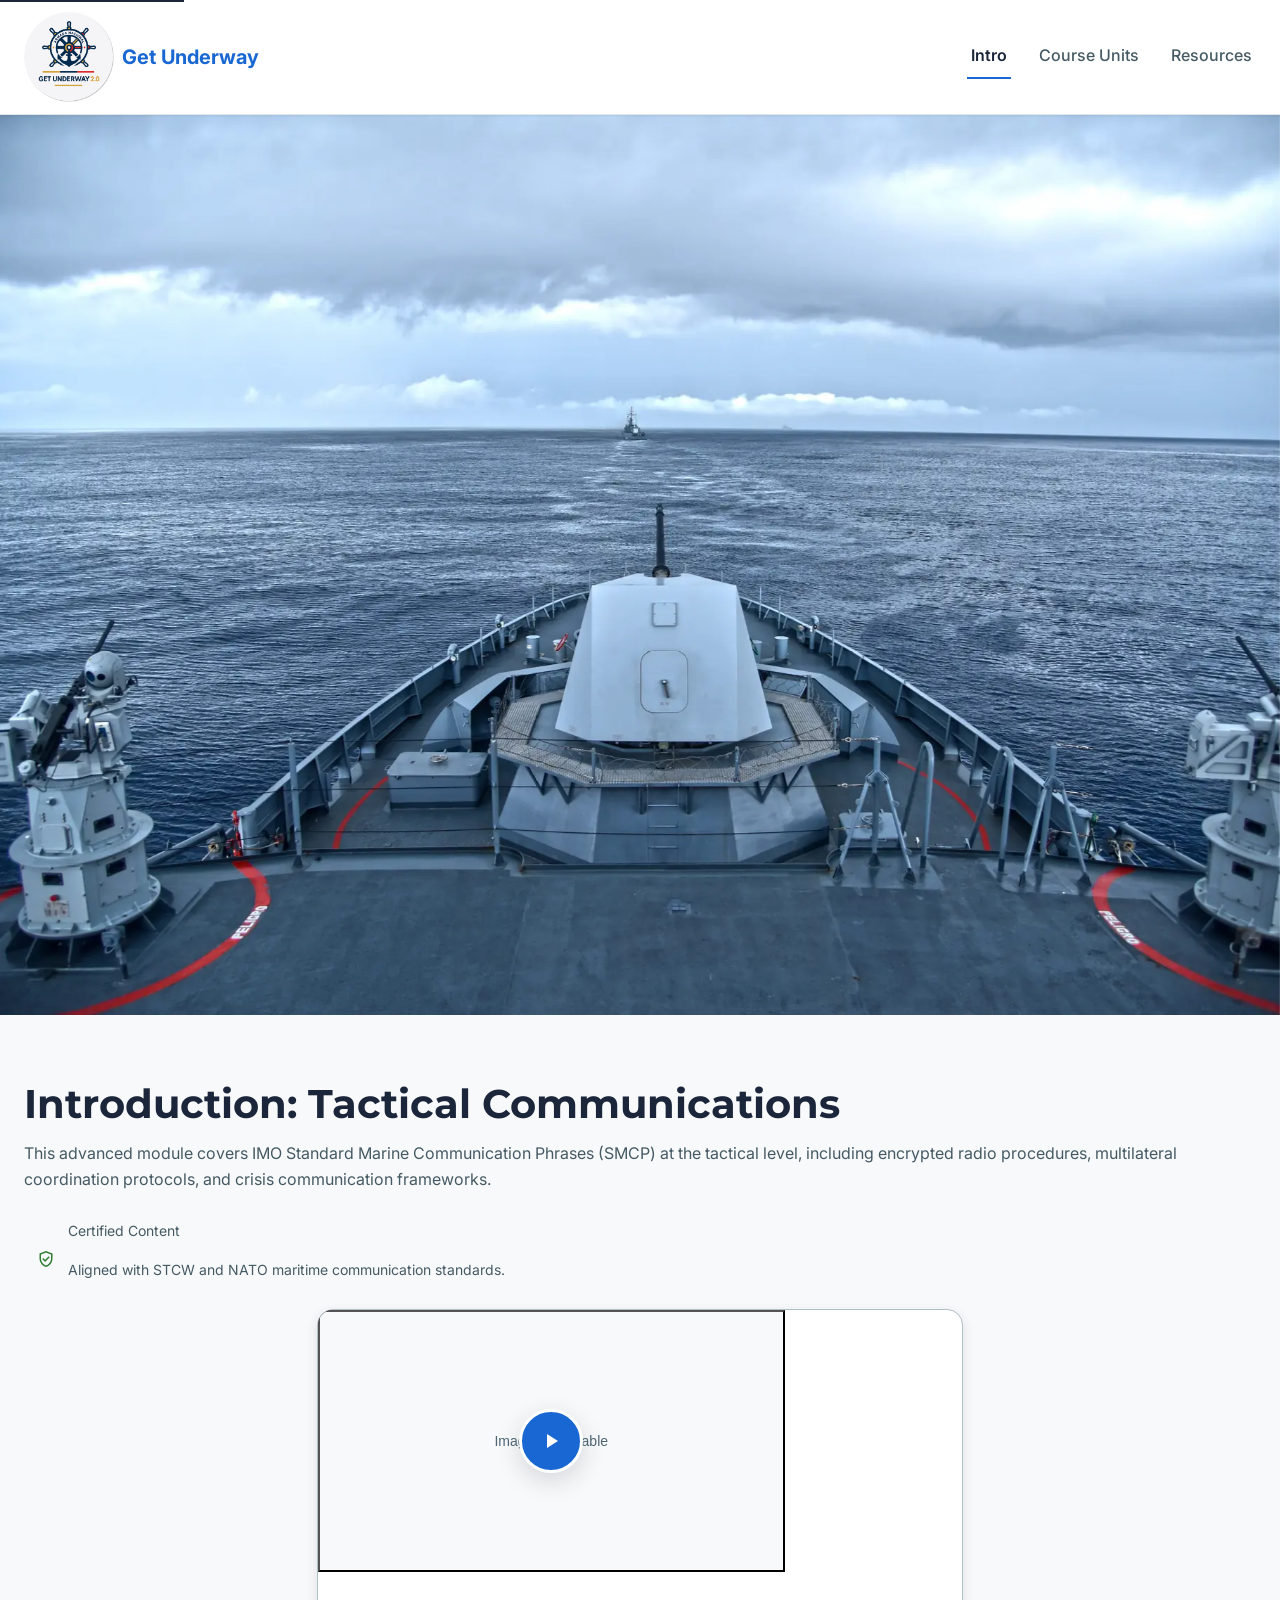
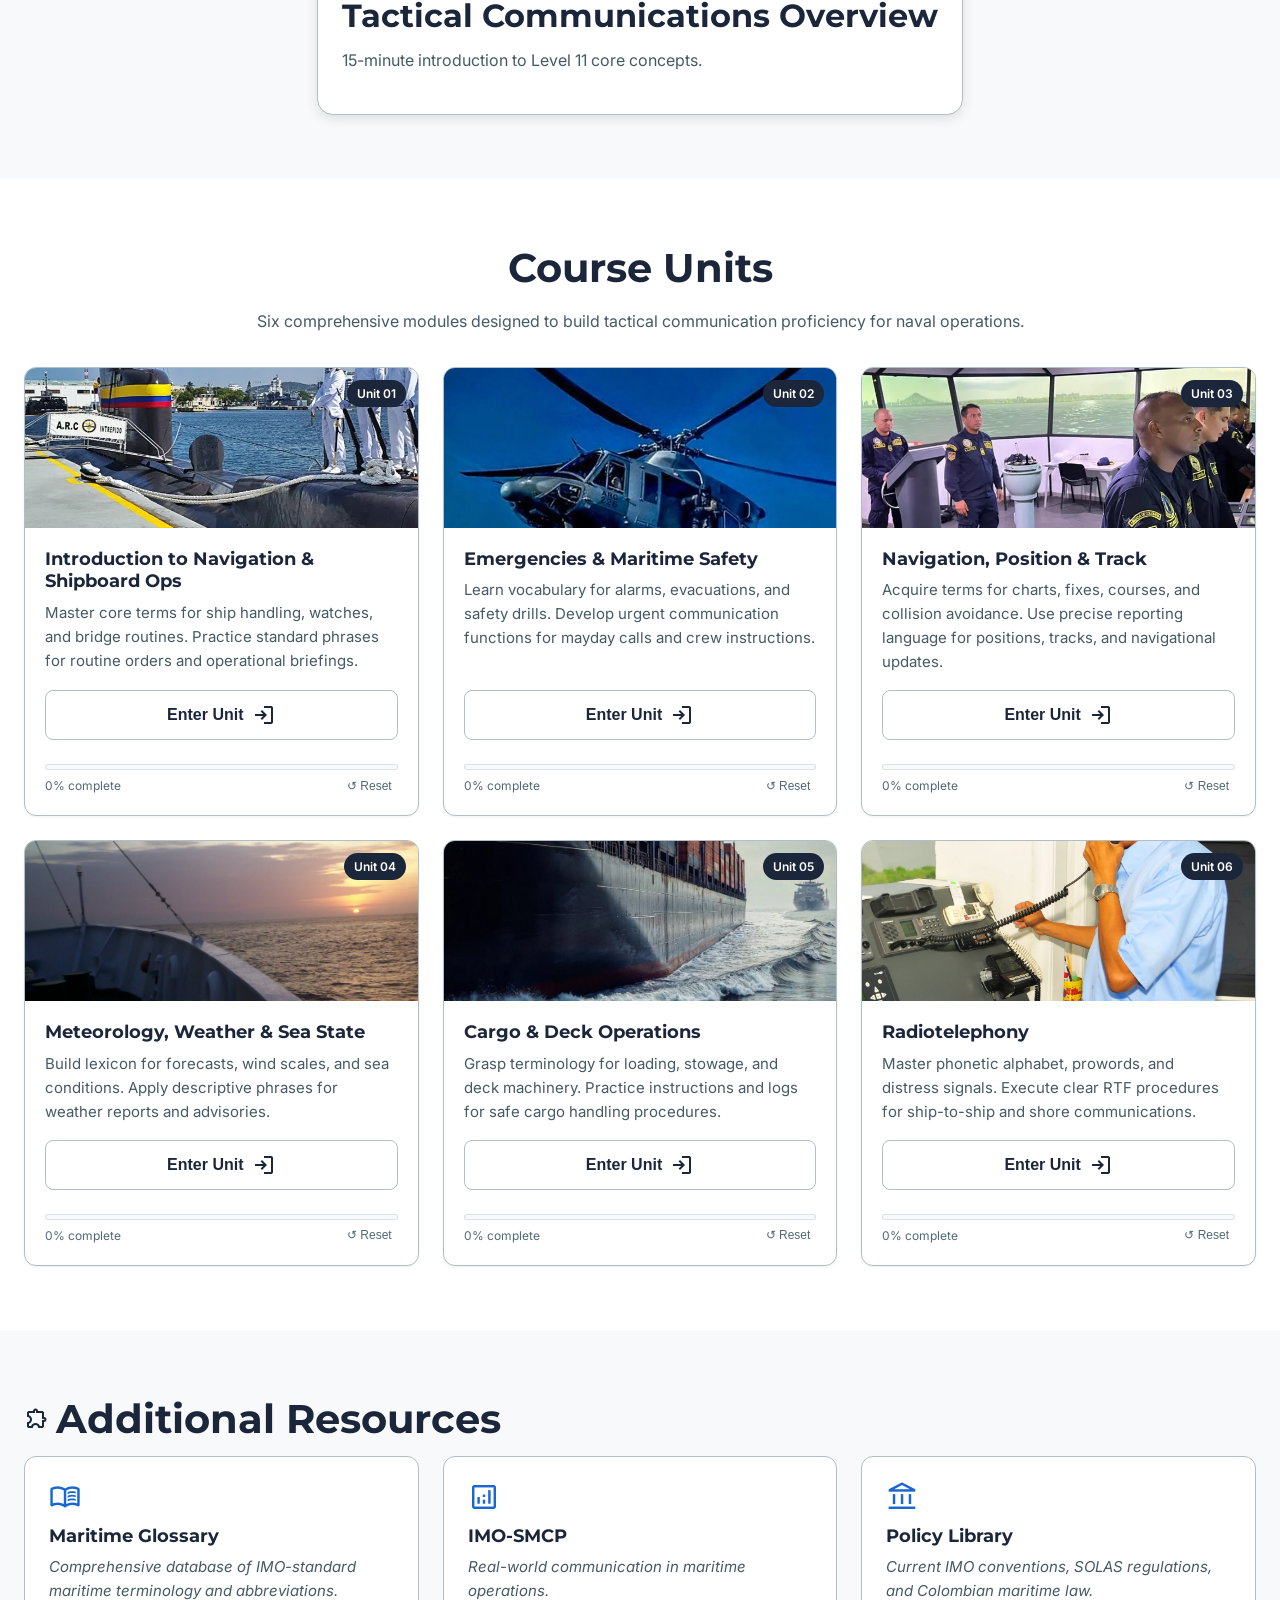
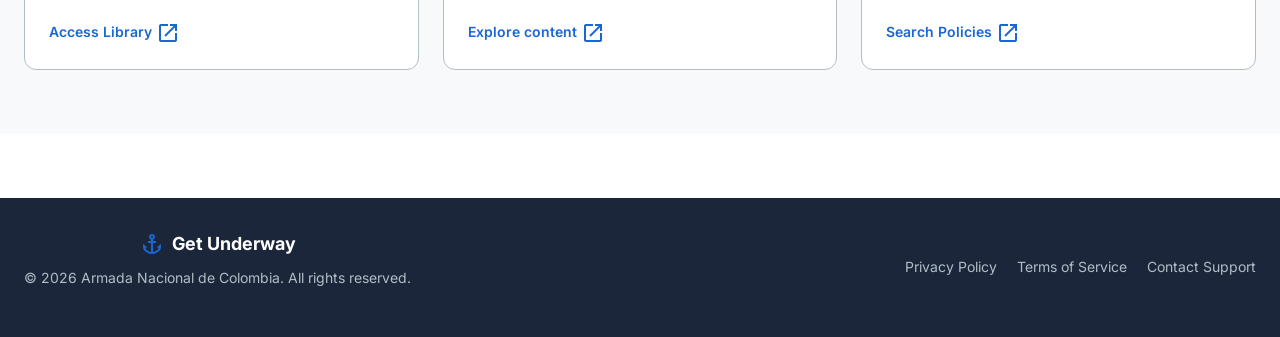
==== commit 1711dc45: "Add files via upload" ====
--- a/index.html
+++ b/index.html
@@ -72,7 +72,7 @@
   <link rel="icon" type="image/png" sizes="512x512" href="./content/assets/icon-512.png">
   <link rel="apple-touch-icon" href="./content/assets/icon-192.png">
   <!-- SW Connection -->
-  <script src="./sw-connect.js"></script>
+  <script src="./sw-connect.js"  defer></script>
 </head>
 <body class="bg-ocean-white text-ocean-text-primary font-body antialiased min-h-screen flex flex-col">
   <!-- Skip Link for Accessibility -->
@@ -104,10 +104,10 @@
     <section class="relative min-h-screen flex items-center pt-20 overflow-hidden" id="intro" aria-labelledby="hero-heading">
       <!-- Carousel of Background Images -->
       <div class="hero-carousel absolute inset-0" aria-hidden="true">
-        <img class="carousel-slide active" alt="" src="./content/assets/level11_maritime.webp" loading="eager" fetchpriority="high"/>
-        <img class="carousel-slide" alt="" src="./content/assets/level11_maritimeb.webp" loading="lazy"/>
-        <img class="carousel-slide" alt="" src="./content/assets/level11_maritimec.webp" loading="lazy"/>
-        <img class="carousel-slide" alt="" src="./content/assets/level11_maritimed.webp" loading="lazy"/>
+        <img class="carousel-slide active" alt="" src="./content/assets/level11_maritime.webp" loading="eager" fetchpriority="high"/ width="1920" height="1280">
+        <img class="carousel-slide" alt="" src="./content/assets/level11_maritimeb.webp" loading="lazy"/ width="1600" height="917">
+        <img class="carousel-slide" alt="" src="./content/assets/level11_maritimec.webp" loading="lazy"/ width="1920" height="1420">
+        <img class="carousel-slide" alt="" src="./content/assets/level11_maritimed.webp" loading="lazy"/ width="1920" height="1275">
         <!-- Overlay gradient for text legibility -->
         <div class="absolute inset-0 bg-gradient-to-r from-ocean-navy via-ocean-navy/70 to-transparent z-10"></div>
       </div>
@@ -203,13 +203,12 @@
                 aria-label="Play introduction video"
                 onclick="openModal('./content/intro-video.html')"
               >
-                <img 
-                  class="w-full h-full object-cover" 
+                <img class="w-full h-full object-cover" 
                   alt="Naval officer demonstrating radio communication procedures on ship bridge" 
                   src="https://lh3.googleusercontent.com/aida-public/[base64]"
                   loading="lazy"
                   onerror="this.classList.add('broken'); this.nextElementSibling?.classList.remove('hidden');"
-                />
+                / width="1280" height="720">
                 <div class="img-fallback hidden">Image unavailable</div>
                 <div class="play-button" aria-hidden="true">
                   <span class="material-symbols-outlined text-4xl" style="font-variation-settings:'FILL' 1;">play_arrow</span>
@@ -237,7 +236,7 @@
           <!-- Unit 1 -->
           <article class="module-card" aria-labelledby="unit-1-title">
             <div class="module-image">
-              <img class="w-full h-full object-cover" alt="Unit 1: Port Arrival Procedures" id="unit-img-1" src="./content/assets/unit1_banner.webp" loading="lazy" onerror="this.classList.add('broken'); this.nextElementSibling?.classList.remove('hidden');"/>
+              <img class="w-full h-full object-cover" alt="Unit 1: Port Arrival Procedures" id="unit-img-1" src="./content/assets/unit1_banner.webp" loading="lazy" onerror="this.classList.add('broken'); this.nextElementSibling?.classList.remove('hidden');"/ width="720" height="720">
               <div class="img-fallback hidden">Image unavailable</div>
               <span class="module-badge">Unit 01</span>
             </div>
@@ -246,14 +245,14 @@
               <p class="module-desc">Master core terms for ship handling, watches, and bridge routines. Practice standard phrases for routine orders and operational briefings.</p>
               <div class="module-actions">
                 <button onclick="openModal('./content/unit01/')" class="btn btn-secondary w-full" aria-label="Start Unit 1">Enter Unit <span class="material-symbols-outlined text-sm" aria-hidden="true">login</span></button>
-                <div class="unit-progress-wrap"><div class="unit-pbar-track" role="progressbar" aria-valuenow="0" aria-valuemin="0" aria-valuemax="100"><div class="unit-pbar-fill" id="upbar-1"></div></div><div class="unit-pbar-meta"><span id="upbar-lbl-1">0% complete</span><button class="reset-btn" onclick="resetUnit('maritime_l11_u1_known','upbar-1','upbar-lbl-1')">↺ Reset</button></div></div>
+                <div class="unit-progress-wrap"><div class="unit-pbar-track" role="progressbar" aria-valuenow="0" aria-valuemin="0" aria-valuemax="100" aria-label="Unit 1 learning progress"><div class="unit-pbar-fill" id="upbar-1"></div></div><div class="unit-pbar-meta"><span id="upbar-lbl-1">0% complete</span><button class="reset-btn" onclick="resetUnit('maritime_l11_u1_known','upbar-1','upbar-lbl-1')" aria-label="Reset Unit 1 Progress">↺ Reset</button></div></div>
               </div>
             </div>
           </article>
           <!-- Unit 2 -->
           <article class="module-card" aria-labelledby="unit-2-title">
             <div class="module-image">
-              <img class="w-full h-full object-cover" alt="Unit 2: Cargo Operations" id="unit-img-2" src="./content/assets/unit2_banner.webp" loading="lazy" onerror="this.classList.add('broken'); this.nextElementSibling?.classList.remove('hidden');"/>
+              <img class="w-full h-full object-cover" alt="Unit 2: Cargo Operations" id="unit-img-2" src="./content/assets/unit2_banner.webp" loading="lazy" onerror="this.classList.add('broken'); this.nextElementSibling?.classList.remove('hidden');"/ width="720" height="720">
               <div class="img-fallback hidden">Image unavailable</div>
               <span class="module-badge">Unit 02</span>
             </div>
@@ -262,14 +261,14 @@
               <p class="module-desc">Learn vocabulary for alarms, evacuations, and safety drills. Develop urgent communication functions for mayday calls and crew instructions.</p>
               <div class="module-actions">
                 <button onclick="openModal('./content/unit02/')" class="btn btn-secondary w-full" aria-label="Start Unit 2">Enter Unit <span class="material-symbols-outlined text-sm" aria-hidden="true">login</span></button>
-                <div class="unit-progress-wrap"><div class="unit-pbar-track" role="progressbar" aria-valuenow="0" aria-valuemin="0" aria-valuemax="100"><div class="unit-pbar-fill" id="upbar-2"></div></div><div class="unit-pbar-meta"><span id="upbar-lbl-2">0% complete</span><button class="reset-btn" onclick="resetUnit('maritime_l11_u2_known','upbar-2','upbar-lbl-2')">↺ Reset</button></div></div>
+                <div class="unit-progress-wrap"><div class="unit-pbar-track" role="progressbar" aria-valuenow="0" aria-valuemin="0" aria-valuemax="100" aria-label="Unit 2 learning progress"><div class="unit-pbar-fill" id="upbar-2"></div></div><div class="unit-pbar-meta"><span id="upbar-lbl-2">0% complete</span><button class="reset-btn" onclick="resetUnit('maritime_l11_u2_known','upbar-2','upbar-lbl-2')" aria-label="Reset Unit 2 Progress">↺ Reset</button></div></div>
               </div>
             </div>
           </article>
           <!-- Unit 3 -->
           <article class="module-card" aria-labelledby="unit-3-title">
             <div class="module-image">
-              <img class="w-full h-full object-cover" alt="Unit 3: Navigation Commands" id="unit-img-3" src="./content/assets/unit3_banner.webp" loading="lazy" onerror="this.classList.add('broken'); this.nextElementSibling?.classList.remove('hidden');"/>
+              <img class="w-full h-full object-cover" alt="Unit 3: Navigation Commands" id="unit-img-3" src="./content/assets/unit3_banner.webp" loading="lazy" onerror="this.classList.add('broken'); this.nextElementSibling?.classList.remove('hidden');"/ width="720" height="720">
               <div class="img-fallback hidden">Image unavailable</div>
               <span class="module-badge">Unit 03</span>
             </div>
@@ -278,14 +277,14 @@
               <p class="module-desc">Acquire terms for charts, fixes, courses, and collision avoidance. Use precise reporting language for positions, tracks, and navigational updates.</p>
               <div class="module-actions">
                 <button onclick="openModal('./content/unit03/')" class="btn btn-secondary w-full" aria-label="Start Unit 3">Enter Unit <span class="material-symbols-outlined text-sm" aria-hidden="true">login</span></button>
-                <div class="unit-progress-wrap"><div class="unit-pbar-track" role="progressbar" aria-valuenow="0" aria-valuemin="0" aria-valuemax="100"><div class="unit-pbar-fill" id="upbar-3"></div></div><div class="unit-pbar-meta"><span id="upbar-lbl-3">0% complete</span><button class="reset-btn" onclick="resetUnit('maritime_l11_u3_known','upbar-3','upbar-lbl-3')">↺ Reset</button></div></div>
+                <div class="unit-progress-wrap"><div class="unit-pbar-track" role="progressbar" aria-valuenow="0" aria-valuemin="0" aria-valuemax="100" aria-label="Unit 3 learning progress"><div class="unit-pbar-fill" id="upbar-3"></div></div><div class="unit-pbar-meta"><span id="upbar-lbl-3">0% complete</span><button class="reset-btn" onclick="resetUnit('maritime_l11_u3_known','upbar-3','upbar-lbl-3')" aria-label="Reset Unit 3 Progress">↺ Reset</button></div></div>
               </div>
             </div>
           </article>
           <!-- Unit 4 -->
           <article class="module-card" aria-labelledby="unit-4-title">
             <div class="module-image">
-              <img class="w-full h-full object-cover" alt="Unit 4: Emergency Procedures" id="unit-img-4" src="./content/assets/unit4_banner.webp" loading="lazy" onerror="this.classList.add('broken'); this.nextElementSibling?.classList.remove('hidden');"/>
+              <img class="w-full h-full object-cover" alt="Unit 4: Emergency Procedures" id="unit-img-4" src="./content/assets/unit4_banner.webp" loading="lazy" onerror="this.classList.add('broken'); this.nextElementSibling?.classList.remove('hidden');"/ width="1725" height="1725">
               <div class="img-fallback hidden">Image unavailable</div>
               <span class="module-badge">Unit 04</span>
             </div>
@@ -294,14 +293,14 @@
               <p class="module-desc">Build lexicon for forecasts, wind scales, and sea conditions. Apply descriptive phrases for weather reports and advisories.</p>
               <div class="module-actions">
                 <button onclick="openModal('./content/unit04/')" class="btn btn-secondary w-full" aria-label="Start Unit 4">Enter Unit <span class="material-symbols-outlined text-sm" aria-hidden="true">login</span></button>
-                <div class="unit-progress-wrap"><div class="unit-pbar-track" role="progressbar" aria-valuenow="0" aria-valuemin="0" aria-valuemax="100"><div class="unit-pbar-fill" id="upbar-4"></div></div><div class="unit-pbar-meta"><span id="upbar-lbl-4">0% complete</span><button class="reset-btn" onclick="resetUnit('maritime_l11_u4_known','upbar-4','upbar-lbl-4')">↺ Reset</button></div></div>
+                <div class="unit-progress-wrap"><div class="unit-pbar-track" role="progressbar" aria-valuenow="0" aria-valuemin="0" aria-valuemax="100" aria-label="Unit 4 learning progress"><div class="unit-pbar-fill" id="upbar-4"></div></div><div class="unit-pbar-meta"><span id="upbar-lbl-4">0% complete</span><button class="reset-btn" onclick="resetUnit('maritime_l11_u4_known','upbar-4','upbar-lbl-4')" aria-label="Reset Unit 4 Progress">↺ Reset</button></div></div>
               </div>
             </div>
           </article>
           <!-- Unit 5 -->
           <article class="module-card" aria-labelledby="unit-5-title">
             <div class="module-image">
-              <img class="w-full h-full object-cover" alt="Unit 5: Weather Reporting" id="unit-img-5" src="./content/assets/unit5_banner.webp" loading="lazy" onerror="this.classList.add('broken'); this.nextElementSibling?.classList.remove('hidden');"/>
+              <img class="w-full h-full object-cover" alt="Unit 5: Weather Reporting" id="unit-img-5" src="./content/assets/unit5_banner.webp" loading="lazy" onerror="this.classList.add('broken'); this.nextElementSibling?.classList.remove('hidden');"/ width="1920" height="1920">
               <div class="img-fallback hidden">Image unavailable</div>
               <span class="module-badge">Unit 05</span>
             </div>
@@ -310,14 +309,14 @@
               <p class="module-desc">Grasp terminology for loading, stowage, and deck machinery. Practice instructions and logs for safe cargo handling procedures.</p>
               <div class="module-actions">
                 <button onclick="openModal('./content/unit05/')" class="btn btn-secondary w-full" aria-label="Start Unit 5">Enter Unit <span class="material-symbols-outlined text-sm" aria-hidden="true">login</span></button>
-                <div class="unit-progress-wrap"><div class="unit-pbar-track" role="progressbar" aria-valuenow="0" aria-valuemin="0" aria-valuemax="100"><div class="unit-pbar-fill" id="upbar-5"></div></div><div class="unit-pbar-meta"><span id="upbar-lbl-5">0% complete</span><button class="reset-btn" onclick="resetUnit('maritime_l11_u5_known','upbar-5','upbar-lbl-5')">↺ Reset</button></div></div>
+                <div class="unit-progress-wrap"><div class="unit-pbar-track" role="progressbar" aria-valuenow="0" aria-valuemin="0" aria-valuemax="100" aria-label="Unit 5 learning progress"><div class="unit-pbar-fill" id="upbar-5"></div></div><div class="unit-pbar-meta"><span id="upbar-lbl-5">0% complete</span><button class="reset-btn" onclick="resetUnit('maritime_l11_u5_known','upbar-5','upbar-lbl-5')" aria-label="Reset Unit 5 Progress">↺ Reset</button></div></div>
               </div>
             </div>
           </article>
           <!-- Unit 6 -->
           <article class="module-card" aria-labelledby="unit-6-title">
             <div class="module-image">
-              <img class="w-full h-full object-cover" alt="Unit 6: Advanced SMCP Mastery" id="unit-img-6" src="./content/assets/unit6_banner.webp" loading="lazy" onerror="this.classList.add('broken'); this.nextElementSibling?.classList.remove('hidden');"/>
+              <img class="w-full h-full object-cover" alt="Unit 6: Advanced SMCP Mastery" id="unit-img-6" src="./content/assets/unit6_banner.webp" loading="lazy" onerror="this.classList.add('broken'); this.nextElementSibling?.classList.remove('hidden');"/ width="2475" height="2475">
               <div class="img-fallback hidden">Image unavailable</div>
               <span class="module-badge">Unit 06</span>
             </div>
@@ -326,7 +325,7 @@
               <p class="module-desc">Master phonetic alphabet, prowords, and distress signals. Execute clear RTF procedures for ship-to-ship and shore communications.</p>
               <div class="module-actions">
                 <button onclick="openModal('./content/unit06/')" class="btn btn-secondary w-full" aria-label="Start Unit 6">Enter Unit <span class="material-symbols-outlined text-sm" aria-hidden="true">login</span></button>
-                <div class="unit-progress-wrap"><div class="unit-pbar-track" role="progressbar" aria-valuenow="0" aria-valuemin="0" aria-valuemax="100"><div class="unit-pbar-fill" id="upbar-6"></div></div><div class="unit-pbar-meta"><span id="upbar-lbl-6">0% complete</span><button class="reset-btn" onclick="resetUnit('maritime_l11_u6_known','upbar-6','upbar-lbl-6')">↺ Reset</button></div></div>
+                <div class="unit-progress-wrap"><div class="unit-pbar-track" role="progressbar" aria-valuenow="0" aria-valuemin="0" aria-valuemax="100" aria-label="Unit 6 learning progress"><div class="unit-pbar-fill" id="upbar-6"></div></div><div class="unit-pbar-meta"><span id="upbar-lbl-6">0% complete</span><button class="reset-btn" onclick="resetUnit('maritime_l11_u6_known','upbar-6','upbar-lbl-6')" aria-label="Reset Unit 6 Progress">↺ Reset</button></div></div>
               </div>
             </div>
           </article>
@@ -344,7 +343,7 @@
             <div class="resource-icon material-symbols-outlined" aria-hidden="true">menu_book</div>
             <h3 class="resource-title font-headline text-lg font-bold">Maritime Glossary</h3>
             <p class="resource-desc">Comprehensive database of IMO-standard maritime terminology and abbreviations.</p>
-            <a class="resource-link" href="javascript:void(0)" onclick="openModal('./content/extras/maritime_vocabulary/')">
+            <a class="resource-link" href='./content/extras/maritime_vocabulary/' onclick="event.preventDefault(); openModal('./content/extras/maritime_vocabulary/');">
               Access Library <span class="material-symbols-outlined text-xs" aria-hidden="true">open_in_new</span>
               <span class="sr-only">(opens in new window)</span>
             </a>
@@ -353,7 +352,7 @@
             <div class="resource-icon material-symbols-outlined" aria-hidden="true">analytics</div>
             <h3 class="resource-title font-headline text-lg font-bold">IMO-SMCP</h3>
             <p class="resource-desc">Real-world communication in maritime operations.</p>
-            <a class="resource-link" href="javascript:void(0)" onclick="openModal('./content/extras/imo_smcp/')">
+            <a class="resource-link" href='./content/extras/imo_smcp/' onclick="event.preventDefault(); openModal('./content/extras/imo_smcp/');">
               Explore content <span class="material-symbols-outlined text-xs" aria-hidden="true">open_in_new</span>
               <span class="sr-only">(opens in new window)</span>
             </a>
@@ -362,7 +361,7 @@
             <div class="resource-icon material-symbols-outlined" aria-hidden="true">account_balance</div>
             <h3 class="resource-title font-headline text-lg font-bold">Policy Library</h3>
             <p class="resource-desc">Current IMO conventions, SOLAS regulations, and Colombian maritime law.</p>
-            <a class="resource-link" href="javascript:void(0)" onclick="openModal('./content/extras/solas_convention/')">
+            <a class="resource-link" href='./content/extras/solas_convention/' onclick="event.preventDefault(); openModal('./content/extras/solas_convention/');">
               Search Policies <span class="material-symbols-outlined text-xs" aria-hidden="true">open_in_new</span>
               <span class="sr-only">(opens in new window)</span>
             </a>
--- a/styles/enhancements.css
+++ b/styles/enhancements.css
@@ -1 +1,2 @@
-:root{--ocean-white:#FFFFFF;--ocean-navy:#1B263B;--ocean-sky:#4A90E2;--ocean-red:#D32F2F;--ocean-gray:#B0BEC5;--ocean-navy-light:#2C3E55;--ocean-sky-light:#74ACF0;--ocean-red-light:#E57373;--ocean-bg-alt:#F8F9FA;--ocean-text-primary:#1B263B;--ocean-text-secondary:#455A64;--ocean-text-muted:#607D8B;--ocean-success:#2E7D32;--ocean-warning:#F9A825;--ocean-error:#D32F2F;--ocean-shadow-sm:0 1px 2px rgba(27,38,59,0.08);--ocean-shadow-md:0 4px 12px rgba(27,38,59,0.12);--ocean-shadow-lg:0 8px 24px rgba(27,38,59,0.16);--ocean-border:1px solid var(--ocean-gray);--ocean-border-soft:1px solid rgba(176,190,197,0.4);--ocean-transition:all 0.2s ease-in-out;--ocean-transition-slow:all 0.35s cubic-bezier(0.4,0,0.2,1);}@media (prefers-color-scheme:dark){:root{--ocean-bg-alt:#1A1F2E;--ocean-text-primary:#F5F7FA;--ocean-text-secondary:#B0BEC5;--ocean-text-muted:#78909C;--ocean-shadow-sm:0 1px 2px rgba(0,0,0,0.3);--ocean-shadow-md:0 4px 12px rgba(0,0,0,0.4);--ocean-shadow-lg:0 8px 24px rgba(0,0,0,0.5);}}*,*::before,*::after{box-sizing:border-box;margin:0;padding:0;}html{scroll-behavior:smooth;-webkit-text-size-adjust:100%;}body{font-family:'Inter',-apple-system,BlinkMacSystemFont,'Segoe UI',sans-serif;font-size:1rem;line-height:1.6;color:var(--ocean-text-primary);background-color:var(--ocean-white);-webkit-font-smoothing:antialiased;}h1,h2,h3,h4,h5,h6{font-family:'Montserrat','Inter',sans-serif;font-weight:700;line-height:1.25;color:var(--ocean-navy);margin-bottom:0.75rem;}h1{font-size:clamp(2rem,5vw,3.5rem);}h2{font-size:clamp(1.75rem,4vw,2.5rem);}h3{font-size:clamp(1.5rem,3vw,2rem);}h4{font-size:1.25rem;}p{margin-bottom:1rem;color:var(--ocean-text-secondary);}a{color:var(--ocean-sky);text-decoration:none;transition:var(--ocean-transition);}a:hover{color:var(--ocean-navy);text-decoration:underline;}a:focus-visible{outline:2px solid var(--ocean-sky);outline-offset:2px;border-radius:2px;}.skip-link{position:absolute;top:-40px;left:0;background:var(--ocean-navy);color:var(--ocean-white);padding:0.5rem 1rem;z-index:1000;transition:top 0.2s;}.skip-link:focus{top:0;}:focus-visible{outline:2px solid var(--ocean-sky);outline-offset:2px;}[role="progressbar"]{position:relative;overflow:hidden;}[aria-live]{min-height:1.5rem;}@media (prefers-reduced-motion:reduce){*,*::before,*::after{animation-duration:0.01ms !important;animation-iteration-count:1 !important;transition-duration:0.01ms !important;scroll-behavior:auto !important;}}@media (prefers-contrast:high){:root{--ocean-border:2px solid var(--ocean-navy);--ocean-shadow-sm:none;--ocean-shadow-md:none;--ocean-shadow-lg:none;}.module-card,.glass-card{border-width:2px;}}@media print{body{background:white;color:black;font-size:12pt;}.no-print,header,footer,.skip-link,#toast-container{display:none !important;}a{text-decoration:underline;color:black;}.module-card{break-inside:avoid;border:1px solid #ccc;page-break-inside:avoid;}}.container{width:100%;max-width:1440px;margin:0 auto;padding:0 1.5rem;}.section{padding:4rem 0;}.section-alt{background-color:var(--ocean-bg-alt);}header{position:sticky;top:0;z-index:100;background:var(--ocean-white);border-bottom:var(--ocean-border-soft);box-shadow:var(--ocean-shadow-sm);padding:0.75rem 0;}.header-inner{display:flex;align-items:center;justify-content:space-between;gap:1rem;}.logo{display:flex;align-items:center;gap:0.5rem;color:var(--ocean-navy);font-weight:700;font-size:1.25rem;}.logo-icon{color:var(--ocean-sky);font-size:1.5rem;}.nav{display:flex;align-items:center;gap:1.5rem;list-style:none;}.nav-link{color:var(--ocean-text-secondary);font-weight:500;padding:0.5rem 0.25rem;border-bottom:2px solid transparent;transition:var(--ocean-transition);}.nav-link:hover,.nav-link.active{color:var(--ocean-navy);border-bottom-color:var(--ocean-sky);text-decoration:none;}.nav-link.active{font-weight:600;}.header-actions{display:flex;align-items:center;gap:0.75rem;}.sync-status{font-size:0.75rem;padding:0.25rem 0.5rem;border-radius:999px;background:var(--ocean-bg-alt);color:var(--ocean-text-muted);}.sync-status.online{background:rgba(46,125,50,0.1);color:var(--ocean-success);}.theme-toggle{background:none;border:var(--ocean-border-soft);border-radius:0.5rem;padding:0.5rem;cursor:pointer;color:var(--ocean-text-secondary);transition:var(--ocean-transition);display:flex;align-items:center;justify-content:center;}.theme-toggle:hover{background:var(--ocean-bg-alt);color:var(--ocean-navy);border-color:var(--ocean-sky);}.menu-toggle{display:none;background:none;border:none;padding:0.5rem;color:var(--ocean-navy);cursor:pointer;}@media (max-width:768px){.nav{position:absolute;top:100%;left:0;right:0;background:var(--ocean-white);flex-direction:column;padding:1rem;border-bottom:var(--ocean-border);box-shadow:var(--ocean-shadow-md);display:none;}.nav.open{display:flex;}.menu-toggle{display:block;}}#intro{position:relative;min-height:100vh;display:flex;align-items:center;padding-top:5rem;overflow:hidden;background:var(--ocean-white);}.hero-carousel{position:absolute;inset:0;overflow:hidden;}.hero-carousel .carousel-slide{position:absolute;inset:0;width:100%;height:100%;object-fit:cover;object-position:center;opacity:0;transition:opacity 1.2s ease-in-out;will-change:opacity;z-index:0;}.hero-carousel .carousel-slide.active{opacity:1;z-index:1;}.hero-carousel .absolute.inset-0.bg-gradient-to-r{z-index:2;background:linear-gradient(to right,var(--ocean-navy),rgba(27,38,59,0.7),transparent);}#intro .relative.z-10{padding-top:2rem;padding-bottom:4rem;}#intro .inline-flex.items-center.gap-2{backdrop-filter:blur(8px);-webkit-backdrop-filter:blur(8px);}#hero-heading{text-shadow:0 2px 8px rgba(0,0,0,0.15);}.progress-reporter{display:flex;flex-wrap:wrap;gap:0.75rem 1rem;}.reporter-item{display:flex;align-items:center;gap:0.35rem;backdrop-filter:blur(4px);-webkit-backdrop-filter:blur(4px);}.reporter-label{font-weight:500;}.reporter-value{font-size:1.1rem;font-weight:700;transition:color 0.2s ease;}.reporter-value.updated{animation:pulse-value 0.3s ease;}@keyframes pulse-value{0%,100%{transform:scale(1);}50%{transform:scale(1.08);}}.btn-primary{position:relative;overflow:hidden;}.btn-primary::after{content:'';position:absolute;inset:0;background:linear-gradient(120deg,transparent,rgba(255,255,255,0.2),transparent);transform:translateX(-100%);transition:transform 0.4s ease;}.btn-primary:hover::after{transform:translateX(100%);}.glass-panel{background:rgba(255,255,255,0.1);backdrop-filter:blur(12px);-webkit-backdrop-filter:blur(12px);border:1px solid rgba(255,255,255,0.2);}.carousel-indicator[aria-selected="true"]{background:white !important;transform:scale(1.2);}.btn{display:inline-flex;align-items:center;justify-content:center;gap:0.5rem;padding:0.75rem 1.5rem;font-weight:600;font-size:1rem;border-radius:0.5rem;border:none;cursor:pointer;transition:var(--ocean-transition-slow);text-decoration:none;position:relative;overflow:hidden;}.btn::before{content:'';position:absolute;inset:0;background:linear-gradient(135deg,rgba(255,255,255,0.2),transparent);opacity:0;transition:opacity 0.2s;}.btn:hover::before{opacity:1;}.btn-primary{background:var(--ocean-navy);color:white;}.btn-primary:hover{background:var(--ocean-navy-light);transform:translateY(-1px);box-shadow:var(--ocean-shadow-md);}.btn-primary:active{transform:translateY(0);}.btn-secondary{background:var(--ocean-white);color:var(--ocean-navy);border:var(--ocean-border);}.btn-secondary:hover{background:var(--ocean-bg-alt);border-color:var(--ocean-sky);color:var(--ocean-sky);}.btn-accent{background:var(--ocean-sky);color:white;}.btn-accent:hover{background:var(--ocean-sky-light);transform:translateY(-1px);box-shadow:var(--ocean-shadow-md);}.btn-danger{background:var(--ocean-red);color:white;}.btn-danger:hover{background:#c62828;}.btn:disabled{opacity:0.6;cursor:not-allowed;transform:none !important;}.btn-sm{padding:0.5rem 1rem;font-size:0.875rem;}.btn-icon{padding:0.5rem;border-radius:0.375rem;}.modules-grid{display:grid;grid-template-columns:repeat(1,1fr);gap:1.5rem;margin-top:2rem;}@media (min-width:769px){.modules-grid{grid-template-columns:repeat(2,1fr);}}@media (min-width:1024px){.modules-grid{grid-template-columns:repeat(3,1fr);}}.module-card{background:var(--ocean-white);border:var(--ocean-border);border-radius:0.75rem;overflow:hidden;box-shadow:var(--ocean-shadow-sm);transition:var(--ocean-transition-slow);display:flex;flex-direction:column;}.module-card:hover{transform:translateY(-4px);box-shadow:var(--ocean-shadow-lg);border-color:var(--ocean-sky);}.module-card:focus-within{border-color:var(--ocean-sky);box-shadow:0 0 0 3px rgba(74,144,226,0.2);}.module-image{position:relative;height:160px;overflow:hidden;background:var(--ocean-bg-alt);}.module-image img{width:100%;height:100%;object-fit:cover;transition:transform 0.4s ease;}.module-card:hover .module-image img{transform:scale(1.05);}.module-badge{position:absolute;top:0.75rem;right:0.75rem;padding:0.25rem 0.625rem;background:var(--ocean-navy);color:white;font-size:0.75rem;font-weight:600;border-radius:999px;}.module-content{padding:1.25rem;flex:1;display:flex;flex-direction:column;}.module-title{font-size:1.125rem;margin-bottom:0.5rem;color:var(--ocean-navy);}.module-desc{color:var(--ocean-text-secondary);font-size:0.9375rem;margin-bottom:1rem;flex:1;}.module-actions{display:flex;flex-direction:column;gap:0.75rem;}.img-fallback{position:absolute;inset:0;display:flex;align-items:center;justify-content:center;background:var(--ocean-bg-alt);color:var(--ocean-text-muted);font-size:0.875rem;text-align:center;padding:1rem;}.broken + .img-fallback,.img-fallback:not(.hidden){display:flex;}.unit-progress-wrap{margin-top:0.75rem;}.unit-pbar-track{height:0.375rem;background:var(--ocean-bg-alt);border-radius:999px;overflow:hidden;border:var(--ocean-border-soft);}.unit-pbar-fill{height:100%;background:linear-gradient(90deg,var(--ocean-sky),var(--ocean-navy));border-radius:999px;transition:width 0.3s ease-out;}.unit-pbar-meta{display:flex;justify-content:space-between;align-items:center;margin-top:0.375rem;font-size:0.75rem;color:var(--ocean-text-muted);}.reset-btn{background:none;border:none;color:var(--ocean-text-muted);cursor:pointer;padding:0.125rem 0.375rem;border-radius:0.25rem;font-size:0.75rem;transition:var(--ocean-transition);}.reset-btn:hover{color:var(--ocean-red);background:rgba(211,47,47,0.1);}.video-section{background:var(--ocean-bg-alt);}.video-card{background:var(--ocean-white);border-radius:1rem;overflow:hidden;box-shadow:var(--ocean-shadow-md);border:var(--ocean-border);}.video-thumbnail{position:relative;aspect-ratio:16/9;background:var(--ocean-navy);cursor:pointer;overflow:hidden;}.video-thumbnail img{width:100%;height:100%;object-fit:cover;opacity:0.9;transition:opacity 0.2s;}.video-thumbnail:hover img{opacity:1;}.play-button{position:absolute;top:50%;left:50%;transform:translate(-50%,-50%);width:64px;height:64px;background:var(--ocean-sky);border-radius:50%;display:flex;align-items:center;justify-content:center;color:white;box-shadow:var(--ocean-shadow-lg);transition:var(--ocean-transition-slow);border:3px solid white;}.video-thumbnail:hover .play-button{transform:translate(-50%,-50%) scale(1.1);background:var(--ocean-navy);}.video-info{padding:1.5rem;}.video-info h3{margin-bottom:0.75rem;}.video-info p{margin-bottom:1rem;color:var(--ocean-text-secondary);}.video-meta{display:flex;align-items:center;gap:0.75rem;padding:0.75rem;background:var(--ocean-bg-alt);border-radius:0.5rem;font-size:0.875rem;color:var(--ocean-text-muted);}.video-meta-icon{color:var(--ocean-success);font-size:1.25rem;}.resources-grid{display:grid;grid-template-columns:repeat(auto-fit,minmax(280px,1fr));gap:1.5rem;}.resource-card{background:var(--ocean-white);padding:1.5rem;border-radius:0.75rem;border:var(--ocean-border);transition:var(--ocean-transition);}.resource-card:hover{border-color:var(--ocean-sky);box-shadow:var(--ocean-shadow-md);}.resource-icon{font-size:2rem;color:var(--ocean-sky);margin-bottom:0.75rem;}.resource-title{font-size:1.125rem;margin-bottom:0.5rem;color:var(--ocean-navy);}.resource-desc{color:var(--ocean-text-secondary);font-size:0.9375rem;margin-bottom:1rem;font-style:italic;}.resource-link{display:inline-flex;align-items:center;gap:0.25rem;font-weight:600;font-size:0.875rem;color:var(--ocean-sky);}.resource-link:hover{color:var(--ocean-navy);}#toast-container{position:fixed;bottom:1.5rem;right:1.5rem;z-index:1000;display:flex;flex-direction:column;gap:0.75rem;max-width:360px;}.toast{display:flex;align-items:flex-start;gap:0.75rem;padding:1rem;background:var(--ocean-white);border:var(--ocean-border);border-left:4px solid var(--ocean-sky);border-radius:0.5rem;box-shadow:var(--ocean-shadow-lg);animation:slideIn 0.3s ease-out;transition:opacity 0.3s,transform 0.3s;}.toast.success{border-left-color:var(--ocean-success);}.toast.error{border-left-color:var(--ocean-error);}.toast.warning{border-left-color:var(--ocean-warning);}.toast-icon{font-size:1.25rem;flex-shrink:0;}.toast.success .toast-icon{color:var(--ocean-success);}.toast.error .toast-icon{color:var(--ocean-error);}.toast.warning .toast-icon{color:var(--ocean-warning);}.toast-content{flex:1;min-width:0;}.toast-title{font-weight:600;font-size:0.9375rem;color:var(--ocean-navy);margin-bottom:0.125rem;}.toast-message{font-size:0.875rem;color:var(--ocean-text-secondary);}@keyframes slideIn{from{opacity:0;transform:translateX(100%);}to{opacity:1;transform:translateX(0);}}.content-modal{display:none;position:fixed;inset:0;z-index:1000;background:rgba(27,38,59,0.88);backdrop-filter:blur(8px);-webkit-backdrop-filter:blur(8px);align-items:center;justify-content:center;padding:1.25rem;}.content-modal[style*="block"]{display:flex !important;}.modal-content-container{position:relative;width:95vw;max-width:1440px;height:92vh;background:var(--ocean-white);border-radius:1rem;overflow:hidden;box-shadow:0 24px 64px rgba(0,0,0,0.5);display:flex;flex-direction:column;}.modal-close-btn{position:absolute;top:0.75rem;right:0.75rem;background:var(--ocean-white);border:2px solid rgba(176,190,197,0.5);border-radius:50%;width:44px;height:44px;display:flex;align-items:center;justify-content:center;cursor:pointer;color:var(--ocean-navy);box-shadow:var(--ocean-shadow-md);transition:var(--ocean-transition);z-index:10;font-size:1.25rem;}.modal-close-btn:hover{background:var(--ocean-red);color:var(--ocean-white);border-color:var(--ocean-red);transform:scale(1.1);}.modal-iframe{width:100%;flex:1;border:none;display:block;}.modal-open{overflow:hidden;}@media (max-width:768px){.content-modal{padding:0.5rem;}.modal-content-container{width:100%;height:95vh;border-radius:0.5rem;}}footer{background:var(--ocean-navy);color:var(--ocean-white);padding:2rem 0;margin-top:4rem;}.footer-inner{display:flex;flex-wrap:wrap;justify-content:space-between;align-items:center;gap:1.5rem;}.footer-logo{display:flex;align-items:center;gap:0.5rem;font-weight:700;font-size:1.125rem;color:var(--ocean-white);}.footer-logo-icon{color:var(--ocean-sky);}.footer-text{color:var(--ocean-gray);font-size:0.875rem;}.footer-nav{display:flex;flex-wrap:wrap;gap:1.25rem;list-style:none;}.footer-nav a{color:var(--ocean-gray);font-size:0.875rem;transition:var(--ocean-transition);}.footer-nav a:hover{color:var(--ocean-white);text-decoration:none;}.sr-only{position:absolute;width:1px;height:1px;padding:0;margin:-1px;overflow:hidden;clip:rect(0,0,0,0);white-space:nowrap;border:0;}.text-center{text-align:center;}.text-right{text-align:right;}.mb-1{margin-bottom:0.25rem;}.mb-2{margin-bottom:0.5rem;}.mb-3{margin-bottom:0.75rem;}.mb-4{margin-bottom:1rem;}.mb-6{margin-bottom:1.5rem;}.mb-8{margin-bottom:2rem;}.mt-1{margin-top:0.25rem;}.mt-2{margin-top:0.5rem;}.mt-4{margin-top:1rem;}.py-4{padding-top:1rem;padding-bottom:1rem;}.py-8{padding-top:2rem;padding-bottom:2rem;}.py-16{padding-top:4rem;padding-bottom:4rem;}.flex{display:flex;}.flex-col{flex-direction:column;}.items-center{align-items:center;}.justify-center{justify-content:center;}.justify-between{justify-content:space-between;}.gap-2{gap:0.5rem;}.gap-4{gap:1rem;}.hidden{display:none !important;}.key-term{color:var(--ocean-red);font-weight:600;}.key-term.mayday{background:rgba(211,47,47,0.1);padding:0.125rem 0.375rem;border-radius:0.25rem;}.skeleton{background:linear-gradient(90deg,var(--ocean-bg-alt) 25%,var(--ocean-gray) 50%,var(--ocean-bg-alt) 75%);background-size:200% 100%;animation:skeleton-loading 1.5s infinite;border-radius:0.25rem;}@keyframes skeleton-loading{0%{background-position:200% 0;}100%{background-position:-200% 0;}}@media (max-width:1024px){#hero-heading{font-size:2.5rem !important;}.hero-carousel .absolute.inset-0.bg-gradient-to-r{background:linear-gradient(to right,var(--ocean-navy),rgba(27,38,59,0.75),rgba(27,38,59,0.4)) !important;}}@media (max-width:768px){#intro{min-height:auto;padding:2rem 0;}#hero-heading{font-size:2rem !important;}.progress-reporter{flex-direction:column;gap:0.75rem;}.reporter-item{padding:0.5rem 0.75rem !important;font-size:0.875rem;}.modules-grid{grid-template-columns:1fr;}.footer-inner{flex-direction:column;text-align:center;}.footer-nav{justify-content:center;}.modal-content-container{width:98%;height:90vh;}}@media (-webkit-min-device-pixel-ratio:2),(min-resolution:192dpi){.module-image img{image-rendering:-webkit-optimize-contrast;}}@media print{.hero-carousel,.carousel-indicator,.btn,.theme-toggle,.menu-toggle,#toast-container{display:none !important;}.module-card{break-inside:avoid;page-break-inside:avoid;border:1px solid #ccc !important;box-shadow:none !important;}}+:root{--ocean-white:#FFFFFF;--ocean-navy:#1B263B;--ocean-sky:#1967D2;--ocean-red:#D32F2F;--ocean-gray:#B0BEC5;--ocean-navy-light:#2C3E55;--ocean-sky-light:#74ACF0;--ocean-red-light:#E57373;--ocean-bg-alt:#F8F9FA;--ocean-text-primary:#1B263B;--ocean-text-secondary:#455A64;--ocean-text-muted:#506875;--ocean-success:#2E7D32;--ocean-warning:#F9A825;--ocean-error:#D32F2F;--ocean-shadow-sm:0 1px 2px rgba(27,38,59,0.08);--ocean-shadow-md:0 4px 12px rgba(27,38,59,0.12);--ocean-shadow-lg:0 8px 24px rgba(27,38,59,0.16);--ocean-border:1px solid var(--ocean-gray);--ocean-border-soft:1px solid rgba(176,190,197,0.4);--ocean-transition:all 0.2s ease-in-out;--ocean-transition-slow:all 0.35s cubic-bezier(0.4,0,0.2,1);}@media (prefers-color-scheme:dark){:root{--ocean-bg-alt:#1A1F2E;--ocean-text-primary:#F5F7FA;--ocean-text-secondary:#B0BEC5;--ocean-text-muted:#78909C;--ocean-shadow-sm:0 1px 2px rgba(0,0,0,0.3);--ocean-shadow-md:0 4px 12px rgba(0,0,0,0.4);--ocean-shadow-lg:0 8px 24px rgba(0,0,0,0.5);}}*,*::before,*::after{box-sizing:border-box;margin:0;padding:0;}html{scroll-behavior:smooth;-webkit-text-size-adjust:100%;}body{font-family:'Inter',-apple-system,BlinkMacSystemFont,'Segoe UI',sans-serif;font-size:1rem;line-height:1.6;color:var(--ocean-text-primary);background-color:var(--ocean-white);-webkit-font-smoothing:antialiased;}h1,h2,h3,h4,h5,h6{font-family:'Montserrat','Inter',sans-serif;font-weight:700;line-height:1.25;color:var(--ocean-navy);margin-bottom:0.75rem;}h1{font-size:clamp(2rem,5vw,3.5rem);}h2{font-size:clamp(1.75rem,4vw,2.5rem);}h3{font-size:clamp(1.5rem,3vw,2rem);}h4{font-size:1.25rem;}p{margin-bottom:1rem;color:var(--ocean-text-secondary);}a{color:var(--ocean-sky);text-decoration:none;transition:var(--ocean-transition);}a:hover{color:var(--ocean-navy);text-decoration:underline;}a:focus-visible{outline:2px solid var(--ocean-sky);outline-offset:2px;border-radius:2px;}.skip-link{position:absolute;top:-40px;left:0;background:var(--ocean-navy);color:var(--ocean-white);padding:0.5rem 1rem;z-index:1000;transition:top 0.2s;}.skip-link:focus{top:0;}:focus-visible{outline:2px solid var(--ocean-sky);outline-offset:2px;}[role="progressbar"]{position:relative;overflow:hidden;}[aria-live]{min-height:1.5rem;}@media (prefers-reduced-motion:reduce){*,*::before,*::after{animation-duration:0.01ms !important;animation-iteration-count:1 !important;transition-duration:0.01ms !important;scroll-behavior:auto !important;}}@media (prefers-contrast:high){:root{--ocean-border:2px solid var(--ocean-navy);--ocean-shadow-sm:none;--ocean-shadow-md:none;--ocean-shadow-lg:none;}.module-card,.glass-card{border-width:2px;}}@media print{body{background:white;color:black;font-size:12pt;}.no-print,header,footer,.skip-link,#toast-container{display:none !important;}a{text-decoration:underline;color:black;}.module-card{break-inside:avoid;border:1px solid #ccc;page-break-inside:avoid;}}.container{width:100%;max-width:1440px;margin:0 auto;padding:0 1.5rem;}.section{padding:4rem 0;}.section-alt{background-color:var(--ocean-bg-alt);}header{position:sticky;top:0;z-index:100;background:var(--ocean-white);border-bottom:var(--ocean-border-soft);box-shadow:var(--ocean-shadow-sm);padding:0.75rem 0;}.header-inner{display:flex;align-items:center;justify-content:space-between;gap:1rem;}.logo{display:flex;align-items:center;gap:0.5rem;color:var(--ocean-navy);font-weight:700;font-size:1.25rem;}.logo-icon{color:var(--ocean-sky);font-size:1.5rem;}.nav{display:flex;align-items:center;gap:1.5rem;list-style:none;}.nav-link{color:var(--ocean-text-secondary);font-weight:500;padding:0.5rem 0.25rem;border-bottom:2px solid transparent;transition:var(--ocean-transition);}.nav-link:hover,.nav-link.active{color:var(--ocean-navy);border-bottom-color:var(--ocean-sky);text-decoration:none;}.nav-link.active{font-weight:600;}.header-actions{display:flex;align-items:center;gap:0.75rem;}.sync-status{font-size:0.75rem;padding:0.25rem 0.5rem;border-radius:999px;background:var(--ocean-bg-alt);color:var(--ocean-text-muted);}.sync-status.online{background:rgba(46,125,50,0.1);color:var(--ocean-success);}.theme-toggle{background:none;border:var(--ocean-border-soft);border-radius:0.5rem;padding:0.5rem;cursor:pointer;color:var(--ocean-text-secondary);transition:var(--ocean-transition);display:flex;align-items:center;justify-content:center;}.theme-toggle:hover{background:var(--ocean-bg-alt);color:var(--ocean-navy);border-color:var(--ocean-sky);}.menu-toggle{display:none;background:none;border:none;padding:0.5rem;color:var(--ocean-navy);cursor:pointer;}@media (max-width:768px){.nav{position:absolute;top:100%;left:0;right:0;background:var(--ocean-white);flex-direction:column;padding:1rem;border-bottom:var(--ocean-border);box-shadow:var(--ocean-shadow-md);display:none;}.nav.open{display:flex;}.menu-toggle{display:block;}}#intro{position:relative;min-height:100vh;display:flex;align-items:center;padding-top:5rem;overflow:hidden;background:var(--ocean-white);}.hero-carousel{position:absolute;inset:0;overflow:hidden;}.hero-carousel .carousel-slide{position:absolute;inset:0;width:100%;height:100%;object-fit:cover;object-position:center;opacity:0;transition:opacity 1.2s ease-in-out;will-change:opacity;z-index:0;}.hero-carousel .carousel-slide.active{opacity:1;z-index:1;}.hero-carousel .absolute.inset-0.bg-gradient-to-r{z-index:2;background:linear-gradient(to right,var(--ocean-navy),rgba(27,38,59,0.7),transparent);}#intro .relative.z-10{padding-top:2rem;padding-bottom:4rem;}#intro .inline-flex.items-center.gap-2{backdrop-filter:blur(8px);-webkit-backdrop-filter:blur(8px);}#hero-heading{text-shadow:0 2px 8px rgba(0,0,0,0.15);}.progress-reporter{display:flex;flex-wrap:wrap;gap:0.75rem 1rem;}.reporter-item{display:flex;align-items:center;gap:0.35rem;backdrop-filter:blur(4px);-webkit-backdrop-filter:blur(4px);}.reporter-label{font-weight:500;}.reporter-value{font-size:1.1rem;font-weight:700;transition:color 0.2s ease;}.reporter-value.updated{animation:pulse-value 0.3s ease;}@keyframes pulse-value{0%,100%{transform:scale(1);}50%{transform:scale(1.08);}}.btn-primary{position:relative;overflow:hidden;}.btn-primary::after{content:'';position:absolute;inset:0;background:linear-gradient(120deg,transparent,rgba(255,255,255,0.2),transparent);transform:translateX(-100%);transition:transform 0.4s ease;}.btn-primary:hover::after{transform:translateX(100%);}.glass-panel{background:rgba(255,255,255,0.1);backdrop-filter:blur(12px);-webkit-backdrop-filter:blur(12px);border:1px solid rgba(255,255,255,0.2);}.carousel-indicator[aria-selected="true"]{background:white !important;transform:scale(1.2);}.btn{display:inline-flex;align-items:center;justify-content:center;gap:0.5rem;padding:0.75rem 1.5rem;font-weight:600;font-size:1rem;border-radius:0.5rem;border:none;cursor:pointer;transition:var(--ocean-transition-slow);text-decoration:none;position:relative;overflow:hidden;}.btn::before{content:'';position:absolute;inset:0;background:linear-gradient(135deg,rgba(255,255,255,0.2),transparent);opacity:0;transition:opacity 0.2s;}.btn:hover::before{opacity:1;}.btn-primary{background:var(--ocean-navy);color:white;}.btn-primary:hover{background:var(--ocean-navy-light);transform:translateY(-1px);box-shadow:var(--ocean-shadow-md);}.btn-primary:active{transform:translateY(0);}.btn-secondary{background:var(--ocean-white);color:var(--ocean-navy);border:var(--ocean-border);}.btn-secondary:hover{background:var(--ocean-bg-alt);border-color:var(--ocean-sky);color:var(--ocean-sky);}.btn-accent{background:var(--ocean-sky);color:white;}.btn-accent:hover{background:var(--ocean-sky-light);transform:translateY(-1px);box-shadow:var(--ocean-shadow-md);}.btn-danger{background:var(--ocean-red);color:white;}.btn-danger:hover{background:#c62828;}.btn:disabled{opacity:0.6;cursor:not-allowed;transform:none !important;}.btn-sm{padding:0.5rem 1rem;font-size:0.875rem;}.btn-icon{padding:0.5rem;border-radius:0.375rem;}.modules-grid{display:grid;grid-template-columns:repeat(1,1fr);gap:1.5rem;margin-top:2rem;}@media (min-width:769px){.modules-grid{grid-template-columns:repeat(2,1fr);}}@media (min-width:1024px){.modules-grid{grid-template-columns:repeat(3,1fr);}}.module-card{background:var(--ocean-white);border:var(--ocean-border);border-radius:0.75rem;overflow:hidden;box-shadow:var(--ocean-shadow-sm);transition:var(--ocean-transition-slow);display:flex;flex-direction:column;}.module-card:hover{transform:translateY(-4px);box-shadow:var(--ocean-shadow-lg);border-color:var(--ocean-sky);}.module-card:focus-within{border-color:var(--ocean-sky);box-shadow:0 0 0 3px rgba(74,144,226,0.2);}.module-image{position:relative;height:160px;overflow:hidden;background:var(--ocean-bg-alt);}.module-image img{width:100%;height:100%;object-fit:cover;transition:transform 0.4s ease;}.module-card:hover .module-image img{transform:scale(1.05);}.module-badge{position:absolute;top:0.75rem;right:0.75rem;padding:0.25rem 0.625rem;background:var(--ocean-navy);color:white;font-size:0.75rem;font-weight:600;border-radius:999px;}.module-content{padding:1.25rem;flex:1;display:flex;flex-direction:column;}.module-title{font-size:1.125rem;margin-bottom:0.5rem;color:var(--ocean-navy);}.module-desc{color:var(--ocean-text-secondary);font-size:0.9375rem;margin-bottom:1rem;flex:1;}.module-actions{display:flex;flex-direction:column;gap:0.75rem;}.img-fallback{position:absolute;inset:0;display:flex;align-items:center;justify-content:center;background:var(--ocean-bg-alt);color:var(--ocean-text-muted);font-size:0.875rem;text-align:center;padding:1rem;}.broken + .img-fallback,.img-fallback:not(.hidden){display:flex;}.unit-progress-wrap{margin-top:0.75rem;}.unit-pbar-track{height:0.375rem;background:var(--ocean-bg-alt);border-radius:999px;overflow:hidden;border:var(--ocean-border-soft);}.unit-pbar-fill{height:100%;background:linear-gradient(90deg,var(--ocean-sky),var(--ocean-navy));border-radius:999px;transition:width 0.3s ease-out;}.unit-pbar-meta{display:flex;justify-content:space-between;align-items:center;margin-top:0.375rem;font-size:0.75rem;color:var(--ocean-text-muted);}.reset-btn{background:none;border:none;color:var(--ocean-text-muted);cursor:pointer;padding:0.125rem 0.375rem;border-radius:0.25rem;font-size:0.75rem;transition:var(--ocean-transition);}.reset-btn:hover{color:var(--ocean-red);background:rgba(211,47,47,0.1);}.video-section{background:var(--ocean-bg-alt);}.video-card{background:var(--ocean-white);border-radius:1rem;overflow:hidden;box-shadow:var(--ocean-shadow-md);border:var(--ocean-border);}.video-thumbnail{position:relative;aspect-ratio:16/9;background:var(--ocean-navy);cursor:pointer;overflow:hidden;}.video-thumbnail img{width:100%;height:100%;object-fit:cover;opacity:0.9;transition:opacity 0.2s;}.video-thumbnail:hover img{opacity:1;}.play-button{position:absolute;top:50%;left:50%;transform:translate(-50%,-50%);width:64px;height:64px;background:var(--ocean-sky);border-radius:50%;display:flex;align-items:center;justify-content:center;color:white;box-shadow:var(--ocean-shadow-lg);transition:var(--ocean-transition-slow);border:3px solid white;}.video-thumbnail:hover .play-button{transform:translate(-50%,-50%) scale(1.1);background:var(--ocean-navy);}.video-info{padding:1.5rem;}.video-info h3{margin-bottom:0.75rem;}.video-info p{margin-bottom:1rem;color:var(--ocean-text-secondary);}.video-meta{display:flex;align-items:center;gap:0.75rem;padding:0.75rem;background:var(--ocean-bg-alt);border-radius:0.5rem;font-size:0.875rem;color:var(--ocean-text-muted);}.video-meta-icon{color:var(--ocean-success);font-size:1.25rem;}.resources-grid{display:grid;grid-template-columns:repeat(auto-fit,minmax(280px,1fr));gap:1.5rem;}.resource-card{background:var(--ocean-white);padding:1.5rem;border-radius:0.75rem;border:var(--ocean-border);transition:var(--ocean-transition);}.resource-card:hover{border-color:var(--ocean-sky);box-shadow:var(--ocean-shadow-md);}.resource-icon{font-size:2rem;color:var(--ocean-sky);margin-bottom:0.75rem;}.resource-title{font-size:1.125rem;margin-bottom:0.5rem;color:var(--ocean-navy);}.resource-desc{color:var(--ocean-text-secondary);font-size:0.9375rem;margin-bottom:1rem;font-style:italic;}.resource-link{display:inline-flex;align-items:center;gap:0.25rem;font-weight:600;font-size:0.875rem;color:var(--ocean-sky);}.resource-link:hover{color:var(--ocean-navy);}#toast-container{position:fixed;bottom:1.5rem;right:1.5rem;z-index:1000;display:flex;flex-direction:column;gap:0.75rem;max-width:360px;}.toast{display:flex;align-items:flex-start;gap:0.75rem;padding:1rem;background:var(--ocean-white);border:var(--ocean-border);border-left:4px solid var(--ocean-sky);border-radius:0.5rem;box-shadow:var(--ocean-shadow-lg);animation:slideIn 0.3s ease-out;transition:opacity 0.3s,transform 0.3s;}.toast.success{border-left-color:var(--ocean-success);}.toast.error{border-left-color:var(--ocean-error);}.toast.warning{border-left-color:var(--ocean-warning);}.toast-icon{font-size:1.25rem;flex-shrink:0;}.toast.success .toast-icon{color:var(--ocean-success);}.toast.error .toast-icon{color:var(--ocean-error);}.toast.warning .toast-icon{color:var(--ocean-warning);}.toast-content{flex:1;min-width:0;}.toast-title{font-weight:600;font-size:0.9375rem;color:var(--ocean-navy);margin-bottom:0.125rem;}.toast-message{font-size:0.875rem;color:var(--ocean-text-secondary);}@keyframes slideIn{from{opacity:0;transform:translateX(100%);}to{opacity:1;transform:translateX(0);}}.content-modal{display:none;position:fixed;inset:0;z-index:1000;background:rgba(27,38,59,0.88);backdrop-filter:blur(8px);-webkit-backdrop-filter:blur(8px);align-items:center;justify-content:center;padding:1.25rem;}.content-modal[style*="block"]{display:flex !important;}.modal-content-container{position:relative;width:95vw;max-width:1440px;height:92vh;background:var(--ocean-white);border-radius:1rem;overflow:hidden;box-shadow:0 24px 64px rgba(0,0,0,0.5);display:flex;flex-direction:column;}.modal-close-btn{position:absolute;top:0.75rem;right:0.75rem;background:var(--ocean-white);border:2px solid rgba(176,190,197,0.5);border-radius:50%;width:44px;height:44px;display:flex;align-items:center;justify-content:center;cursor:pointer;color:var(--ocean-navy);box-shadow:var(--ocean-shadow-md);transition:var(--ocean-transition);z-index:10;font-size:1.25rem;}.modal-close-btn:hover{background:var(--ocean-red);color:var(--ocean-white);border-color:var(--ocean-red);transform:scale(1.1);}.modal-iframe{width:100%;flex:1;border:none;display:block;}.modal-open{overflow:hidden;}@media (max-width:768px){.content-modal{padding:0.5rem;}.modal-content-container{width:100%;height:95vh;border-radius:0.5rem;}}footer{background:var(--ocean-navy);color:var(--ocean-white);padding:2rem 0;margin-top:4rem;}.footer-inner{display:flex;flex-wrap:wrap;justify-content:space-between;align-items:center;gap:1.5rem;}.footer-logo{display:flex;align-items:center;gap:0.5rem;font-weight:700;font-size:1.125rem;color:var(--ocean-white);}.footer-logo-icon{color:var(--ocean-sky);}.footer-text{color:var(--ocean-gray);font-size:0.875rem;}.footer-nav{display:flex;flex-wrap:wrap;gap:1.25rem;list-style:none;}.footer-nav a{color:var(--ocean-gray);font-size:0.875rem;transition:var(--ocean-transition);}.footer-nav a:hover{color:var(--ocean-white);text-decoration:none;}.sr-only{position:absolute;width:1px;height:1px;padding:0;margin:-1px;overflow:hidden;clip:rect(0,0,0,0);white-space:nowrap;border:0;}.text-center{text-align:center;}.text-right{text-align:right;}.mb-1{margin-bottom:0.25rem;}.mb-2{margin-bottom:0.5rem;}.mb-3{margin-bottom:0.75rem;}.mb-4{margin-bottom:1rem;}.mb-6{margin-bottom:1.5rem;}.mb-8{margin-bottom:2rem;}.mt-1{margin-top:0.25rem;}.mt-2{margin-top:0.5rem;}.mt-4{margin-top:1rem;}.py-4{padding-top:1rem;padding-bottom:1rem;}.py-8{padding-top:2rem;padding-bottom:2rem;}.py-16{padding-top:4rem;padding-bottom:4rem;}.flex{display:flex;}.flex-col{flex-direction:column;}.items-center{align-items:center;}.justify-center{justify-content:center;}.justify-between{justify-content:space-between;}.gap-2{gap:0.5rem;}.gap-4{gap:1rem;}.hidden{display:none !important;}.key-term{color:var(--ocean-red);font-weight:600;}.key-term.mayday{background:rgba(211,47,47,0.1);padding:0.125rem 0.375rem;border-radius:0.25rem;}.skeleton{background:linear-gradient(90deg,var(--ocean-bg-alt) 25%,var(--ocean-gray) 50%,var(--ocean-bg-alt) 75%);background-size:200% 100%;animation:skeleton-loading 1.5s infinite;border-radius:0.25rem;}@keyframes skeleton-loading{0%{background-position:200% 0;}100%{background-position:-200% 0;}}@media (max-width:1024px){#hero-heading{font-size:2.5rem !important;}.hero-carousel .absolute.inset-0.bg-gradient-to-r{background:linear-gradient(to right,var(--ocean-navy),rgba(27,38,59,0.75),rgba(27,38,59,0.4)) !important;}}@media (max-width:768px){#intro{min-height:auto;padding:2rem 0;}#hero-heading{font-size:2rem !important;}.progress-reporter{flex-direction:column;gap:0.75rem;}.reporter-item{padding:0.5rem 0.75rem !important;font-size:0.875rem;}.modules-grid{grid-template-columns:1fr;}.footer-inner{flex-direction:column;text-align:center;}.footer-nav{justify-content:center;}.modal-content-container{width:98%;height:90vh;}}@media (-webkit-min-device-pixel-ratio:2),(min-resolution:192dpi){.module-image img{image-rendering:-webkit-optimize-contrast;}}@media print{.hero-carousel,.carousel-indicator,.btn,.theme-toggle,.menu-toggle,#toast-container{display:none !important;}.module-card{break-inside:avoid;page-break-inside:avoid;border:1px solid #ccc !important;box-shadow:none !important;}}
+.reset-btn,.carousel-indicator{position:relative;}.reset-btn::after,.carousel-indicator::after{content:'';position:absolute;top:50%;left:50%;transform:translate(-50%,-50%);min-width:48px;min-height:48px;width:100%;height:100%;z-index:1;}
